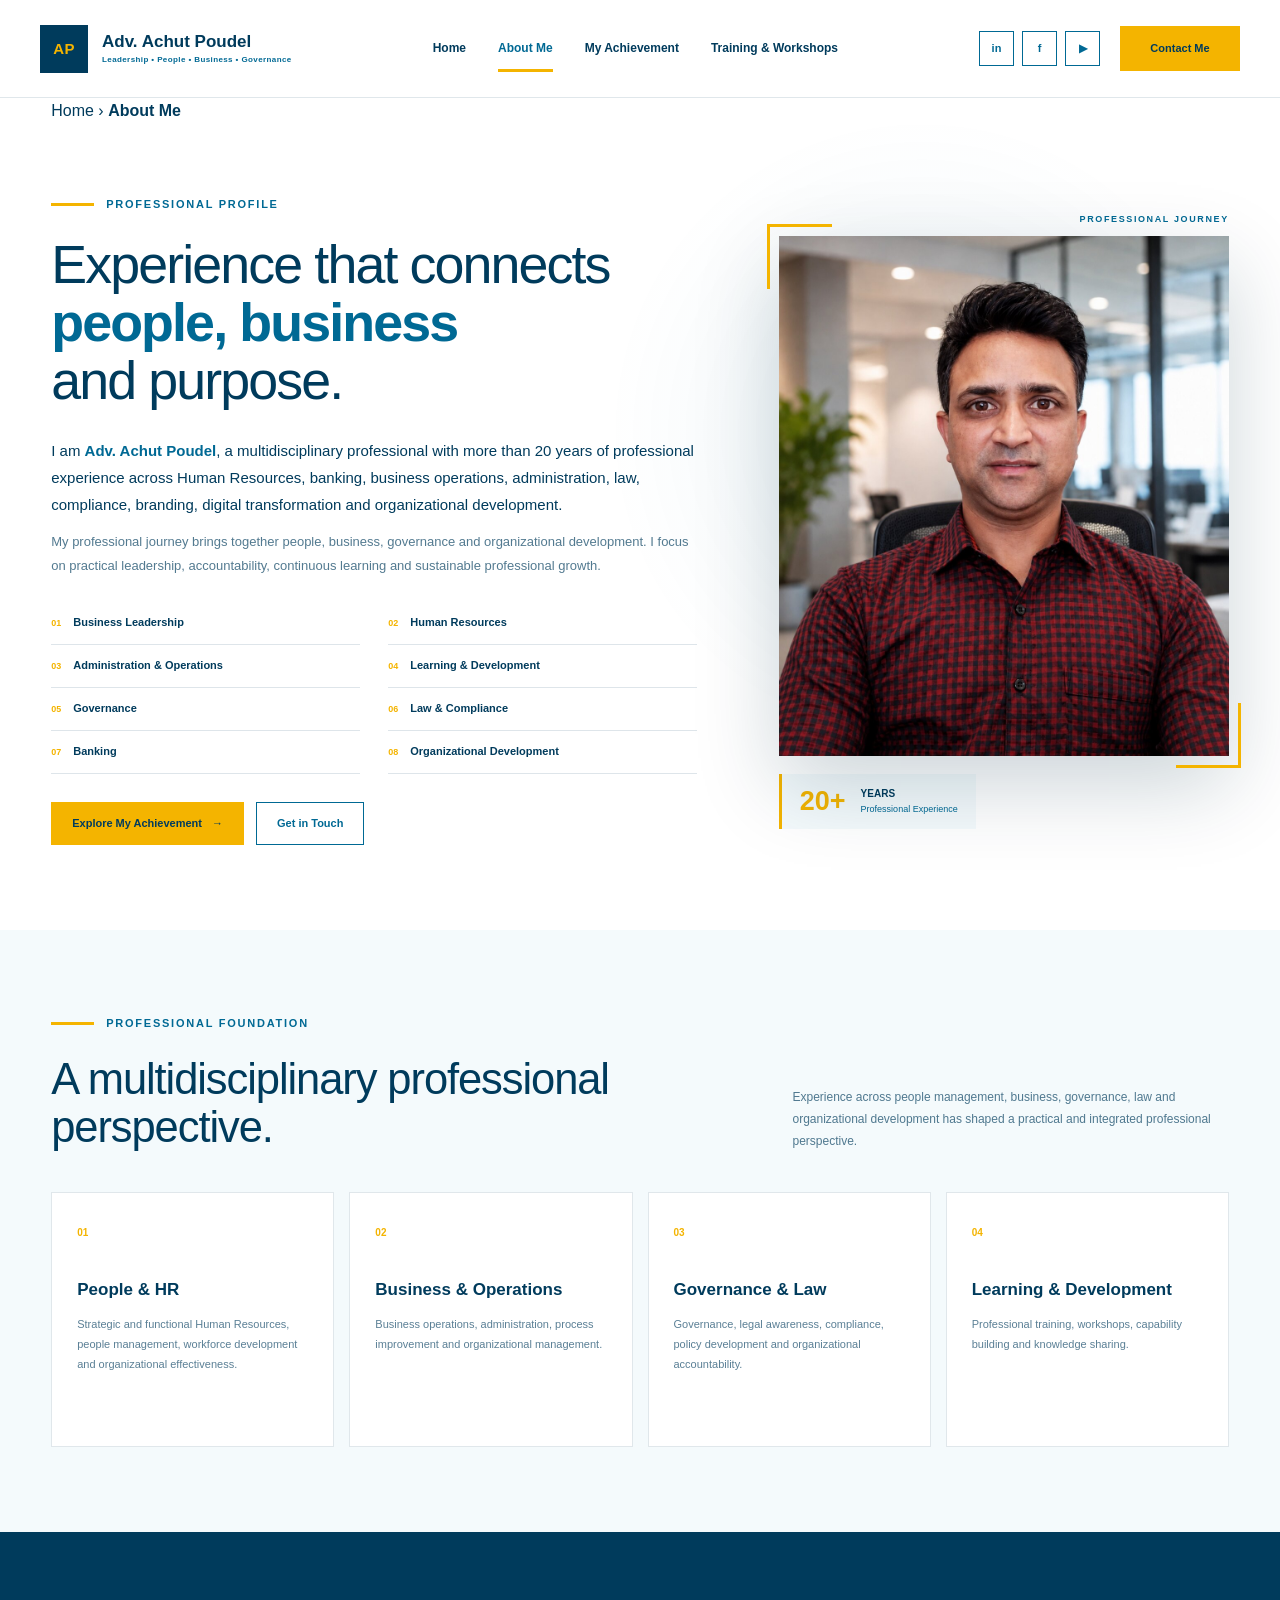
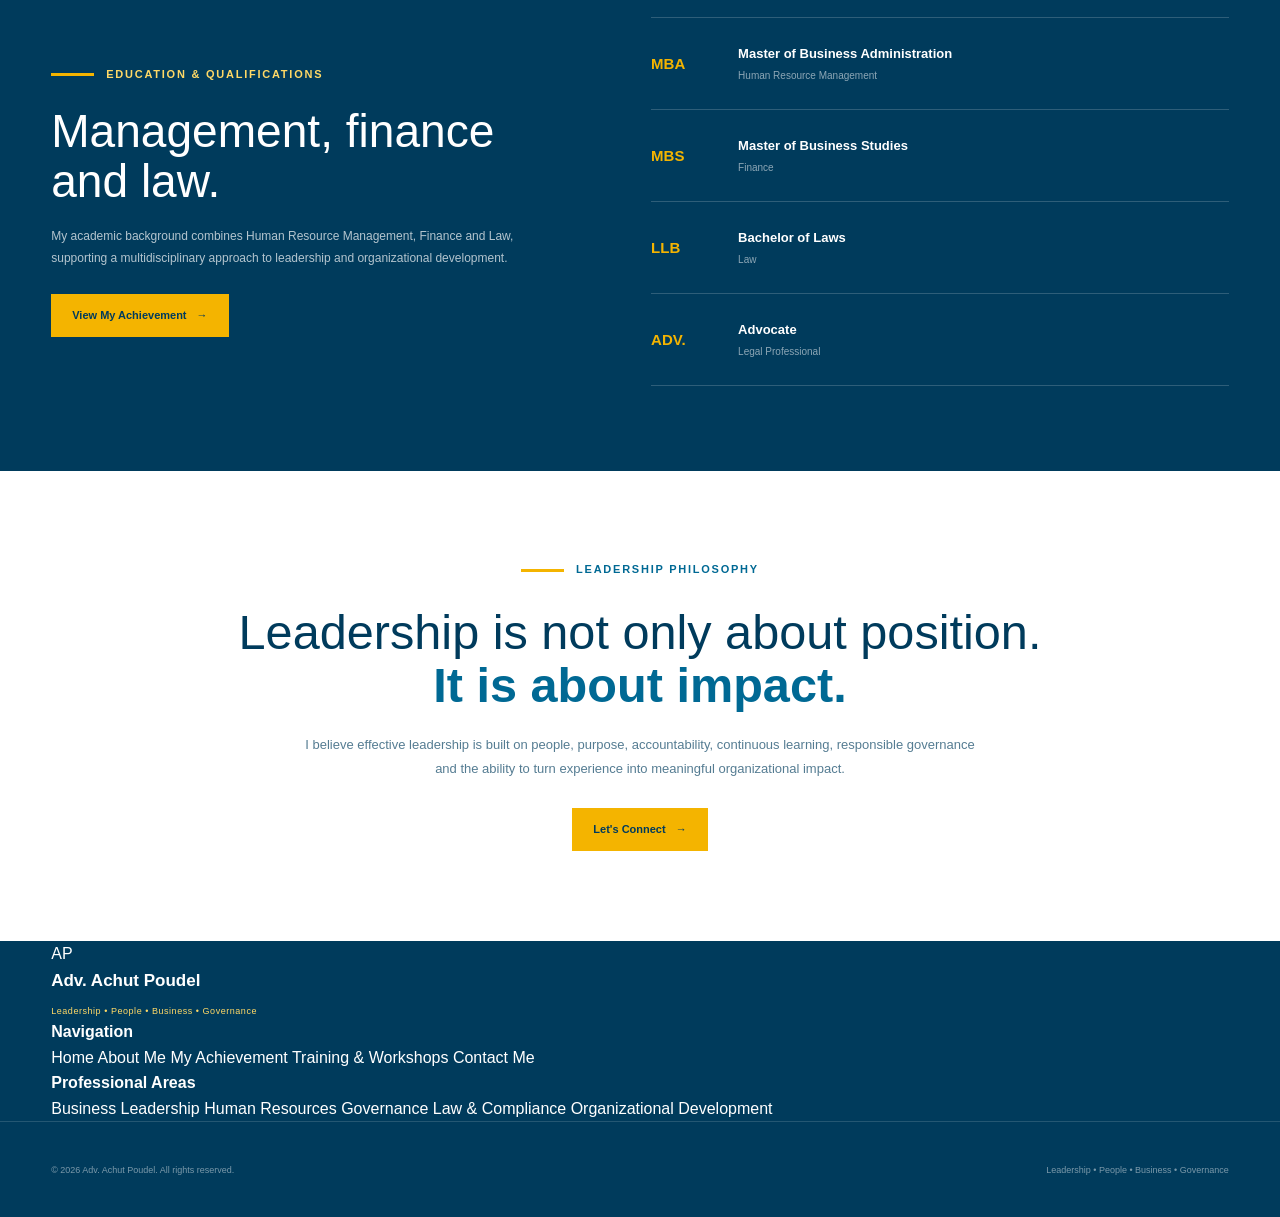
==== about.html @ d49054dd "Update about.html" ====
<!DOCTYPE html>
<html lang="en">

<head>
    <meta charset="UTF-8">

    <meta name="viewport" content="width=device-width, initial-scale=1.0">

    <meta name="description"
        content="About Adv. Achut Poudel - Leadership, People, Business, Governance, Human Resources, Law and Organizational Development.">

    <meta name="author" content="Adv. Achut Poudel">

    <title>About Me | Adv. Achut Poudel</title>
   <link rel="icon" href="./images/favicon.png" type="image/png">
<link rel="shortcut icon" href="./images/favicon.png" type="image/png">
    <link rel="stylesheet" href="style.css">
</head>

<body>

<!-- =====================================================
     HEADER
===================================================== -->

<header class="site-header">

    <div class="header-inner">

        <!-- LEFT: BRAND -->

        <a href="index.html" class="brand">

            <span class="brand-mark">AP</span>

            <span class="brand-text">

                <strong>Adv. Achut Poudel</strong>

                <small>
                    Leadership • People • Business • Governance
                </small>

            </span>

        </a>


        <!-- CENTER: NAVIGATION -->

        <nav class="main-navigation" id="mainNavigation">

            <a href="index.html">
                Home
            </a>

            <a href="about.html" class="active">
                About Me
            </a>

            <a href="achievement.html">
                My Achievement
            </a>

            <a href="resources.html">
                Training &amp; Workshops
            </a>

        </nav>


        <!-- RIGHT: SOCIAL + CONTACT -->

        <div class="header-right">

            <div class="social-links">

                <a href="#"
                   aria-label="LinkedIn"
                   target="_blank"
                   rel="noopener">
                    in
                </a>

                <a href="#"
                   aria-label="Facebook"
                   target="_blank"
                   rel="noopener">
                    f
                </a>

                <a href="#"
                   aria-label="YouTube"
                   target="_blank"
                   rel="noopener">
                    ▶
                </a>

            </div>

            <a href="contact.html"
               class="contact-button">
                Contact Me
            </a>

        </div>


        <!-- MOBILE BUTTON -->

        <button class="mobile-menu-button"
                id="menuButton"
                aria-label="Open navigation"
                aria-expanded="false">

            <span></span>
            <span></span>
            <span></span>

        </button>

    </div>

</header>


<!-- =====================================================
     BREADCRUMB
===================================================== -->

<div class="breadcrumb">

    <div class="page-container">

        <a href="index.html">Home</a>

        <span>›</span>

        <strong>About Me</strong>

    </div>

</div>


<!-- =====================================================
     ABOUT HERO
===================================================== -->

<main>

<section class="about-section">

    <div class="page-container about-grid">


        <!-- =================================================
             LEFT CONTENT
        ================================================== -->

        <div class="about-content">

            <div class="section-label">

                <span></span>

                PROFESSIONAL PROFILE

            </div>


            <h1>

                Experience that connects
                <strong>people, business</strong>
                and purpose.

            </h1>


            <p class="about-introduction">

                I am <strong>Adv. Achut Poudel</strong>, a
                multidisciplinary professional with more than
                20 years of professional experience across
                Human Resources, banking, business operations,
                administration, law, compliance, branding,
                digital transformation and organizational
                development.

            </p>


            <p class="about-text">

                My professional journey brings together
                people, business, governance and organizational
                development. I focus on practical leadership,
                accountability, continuous learning and
                sustainable professional growth.

            </p>


            <!-- PROFESSIONAL AREAS -->

            <div class="about-points">

                <div class="about-point">

                    <span>01</span>

                    <strong>
                        Business Leadership
                    </strong>

                </div>


                <div class="about-point">

                    <span>02</span>

                    <strong>
                        Human Resources
                    </strong>

                </div>


                <div class="about-point">

                    <span>03</span>

                    <strong>
                        Administration &amp; Operations
                    </strong>

                </div>


                <div class="about-point">

                    <span>04</span>

                    <strong>
                        Learning &amp; Development
                    </strong>

                </div>


                <div class="about-point">

                    <span>05</span>

                    <strong>
                        Governance
                    </strong>

                </div>


                <div class="about-point">

                    <span>06</span>

                    <strong>
                        Law &amp; Compliance
                    </strong>

                </div>


                <div class="about-point">

                    <span>07</span>

                    <strong>
                        Banking
                    </strong>

                </div>


                <div class="about-point">

                    <span>08</span>

                    <strong>
                        Organizational Development
                    </strong>

                </div>

            </div>


            <!-- BUTTONS -->

            <div class="about-buttons">

                <a href="achievement.html"
                   class="gold-button">

                    Explore My Achievement

                    <span>→</span>

                </a>


                <a href="contact.html"
                   class="outline-button">

                    Get in Touch

                </a>

            </div>

        </div>


        <!-- =================================================
             RIGHT PHOTO
        ================================================== -->

        <div class="about-image-area">

            <div class="image-label">

                PROFESSIONAL JOURNEY

            </div>


            <div class="image-wrapper">

                <span class="image-corner top-left"></span>

                <span class="image-corner bottom-right"></span>


                <!--
                    IMPORTANT:
                    Your actual image must be saved as:

                    image/achut-poudel.jpg
                -->

                <img src="image/achut-poudel.jpg"
                     alt="Adv. Achut Poudel"
                     class="about-image">

            </div>


            <div class="experience-badge">

                <strong>20+</strong>

                <div>

                    <span>
                        YEARS
                    </span>

                    <small>
                        Professional Experience
                    </small>

                </div>

            </div>

        </div>

    </div>

</section>


<!-- =====================================================
     PROFESSIONAL FOUNDATION
===================================================== -->

<section class="foundation-section">

    <div class="page-container">

        <div class="foundation-heading">

            <div>

                <div class="section-label">

                    <span></span>

                    PROFESSIONAL FOUNDATION

                </div>

                <h2>
                    A multidisciplinary
                    professional perspective.
                </h2>

            </div>

            <p>

                Experience across people management,
                business, governance, law and organizational
                development has shaped a practical and
                integrated professional perspective.

            </p>

        </div>


        <div class="foundation-grid">


            <div class="foundation-card">

                <span>01</span>

                <h3>
                    People &amp; HR
                </h3>

                <p>
                    Strategic and functional Human Resources,
                    people management, workforce development
                    and organizational effectiveness.
                </p>

            </div>


            <div class="foundation-card">

                <span>02</span>

                <h3>
                    Business &amp; Operations
                </h3>

                <p>
                    Business operations, administration,
                    process improvement and organizational
                    management.
                </p>

            </div>


            <div class="foundation-card">

                <span>03</span>

                <h3>
                    Governance &amp; Law
                </h3>

                <p>
                    Governance, legal awareness, compliance,
                    policy development and organizational
                    accountability.
                </p>

            </div>


            <div class="foundation-card">

                <span>04</span>

                <h3>
                    Learning &amp; Development
                </h3>

                <p>
                    Professional training, workshops,
                    capability building and knowledge
                    sharing.
                </p>

            </div>

        </div>

    </div>

</section>


<!-- =====================================================
     EDUCATION
===================================================== -->

<section class="qualification-section">

    <div class="page-container qualification-grid">


        <div class="qualification-intro">

            <div class="section-label light-label">

                <span></span>

                EDUCATION &amp; QUALIFICATIONS

            </div>


            <h2>

                Management,
                finance and law.

            </h2>


            <p>

                My academic background combines Human
                Resource Management, Finance and Law,
                supporting a multidisciplinary approach
                to leadership and organizational
                development.

            </p>


            <a href="achievement.html"
               class="gold-button">

                View My Achievement

                <span>→</span>

            </a>

        </div>


        <div class="qualification-list">


            <div class="qualification-item">

                <div class="qualification-code">
                    MBA
                </div>

                <div>

                    <strong>
                        Master of Business Administration
                    </strong>

                    <span>
                        Human Resource Management
                    </span>

                </div>

            </div>


            <div class="qualification-item">

                <div class="qualification-code">
                    MBS
                </div>

                <div>

                    <strong>
                        Master of Business Studies
                    </strong>

                    <span>
                        Finance
                    </span>

                </div>

            </div>


            <div class="qualification-item">

                <div class="qualification-code">
                    LLB
                </div>

                <div>

                    <strong>
                        Bachelor of Laws
                    </strong>

                    <span>
                        Law
                    </span>

                </div>

            </div>


            <div class="qualification-item">

                <div class="qualification-code">
                    ADV.
                </div>

                <div>

                    <strong>
                        Advocate
                    </strong>

                    <span>
                        Legal Professional
                    </span>

                </div>

            </div>

        </div>

    </div>

</section>


<!-- =====================================================
     LEADERSHIP PHILOSOPHY
===================================================== -->

<section class="philosophy-section">

    <div class="page-container philosophy-content">

        <div class="section-label center-label">

            <span></span>

            LEADERSHIP PHILOSOPHY

        </div>


        <h2>

            Leadership is not only
            about position.

            <strong>
                It is about impact.
            </strong>

        </h2>


        <p>

            I believe effective leadership is built on
            people, purpose, accountability, continuous
            learning, responsible governance and the
            ability to turn experience into meaningful
            organizational impact.

        </p>


        <a href="contact.html"
           class="gold-button">

            Let's Connect

            <span>→</span>

        </a>

    </div>

</section>

</main>


<!-- =====================================================
     FOOTER
===================================================== -->

<footer class="site-footer">

    <div class="page-container footer-inner">


        <div class="footer-brand">

            <div class="footer-mark">
                AP
            </div>

            <h3>
                Adv. Achut Poudel
            </h3>

            <p class="footer-position">
                Leadership • People • Business • Governance
            </p>

        </div>


        <div class="footer-links">

            <h4>Navigation</h4>

            <a href="index.html">Home</a>

            <a href="about.html">About Me</a>

            <a href="achievement.html">
                My Achievement
            </a>

            <a href="resources.html">
                Training &amp; Workshops
            </a>

            <a href="contact.html">
                Contact Me
            </a>

        </div>


        <div class="footer-links">

            <h4>Professional Areas</h4>

            <span>Business Leadership</span>

            <span>Human Resources</span>

            <span>Governance</span>

            <span>Law &amp; Compliance</span>

            <span>Organizational Development</span>

        </div>

    </div>


    <div class="footer-bottom">

        <div class="page-container">

            <span>
                © 2026 Adv. Achut Poudel. All rights reserved.
            </span>

            <span>
                Leadership • People • Business • Governance
            </span>

        </div>

    </div>

</footer>


<script src="script.js"></script>

</body>

</html>
---- style.css ----
/* =========================================================
   ADV. ACHUT POUDEL
   PREMIUM EXECUTIVE PERSONAL WEBSITE
   COLOR: OCEAN BLUE + GOLDEN YELLOW + WHITE
   ========================================================= */


/* =========================================================
   01. COLOR VARIABLES
   ========================================================= */

:root {

    --ocean-blue: #006994;
    --deep-ocean: #003B5C;
    --dark-ocean: #002B43;

    --gold: #F4B400;
    --light-gold: #FFD966;

    --white: #FFFFFF;
    --soft-white: #F8FCFF;

    --text: #003B5C;
    --muted-text: #4A6575;

    --border: rgba(0, 105, 148, 0.15);

    --shadow:
        0 20px 60px rgba(0, 59, 92, 0.12);

    --shadow-heavy:
        0 30px 80px rgba(0, 43, 67, 0.20);

    --transition: 0.35s ease;

    --max-width: 1180px;

}


/* =========================================================
   02. GLOBAL RESET
   ========================================================= */

* {
    margin: 0;
    padding: 0;
    box-sizing: border-box;
}


html {
    scroll-behavior: smooth;
}


body {

    margin: 0;

    padding: 0;

    background: var(--white);

    color: var(--text);

    font-family:
        "Segoe UI",
        Arial,
        Helvetica,
        sans-serif;

    line-height: 1.7;

    overflow-x: hidden;

}


img {

    display: block;

    max-width: 100%;

}


a {

    color: inherit;

    text-decoration: none;

}


button,
input,
textarea,
select {

    font-family: inherit;

}


button {

    border: 0;

}


ul,
ol {

    list-style: none;

}


/* =========================================================
   03. COMMON CONTAINER
   ========================================================= */

.content-container {

    width: calc(100% - 70px);

    max-width: var(--max-width);

    margin-left: auto;

    margin-right: auto;

}


/* =========================================================
   04. HEADER
   ========================================================= */

.header {

    position: relative;

    z-index: 1000;

    width: 100%;

    height: 78px;

    background: var(--white);

    border-bottom:
        1px solid var(--border);

}


.header-container {

    width: calc(100% - 70px);

    max-width: 1350px;

    height: 100%;

    margin-left: auto;

    margin-right: auto;

    display: flex;

    align-items: center;

    justify-content: space-between;

    gap: 20px;

    flex-wrap: nowrap;

}


/* =========================================================
   05. LEFT NAVIGATION
   ========================================================= */

.navigation {

    display: flex;

    align-items: center;

    justify-content: flex-start;

    flex-shrink: 1;

    min-width: 0;

    white-space: nowrap;

}


.nav-link {

    position: relative;

    display: flex;

    align-items: center;

    height: 78px;

    padding-left: 14px;

    padding-right: 14px;

    color: var(--deep-ocean);

    font-size: 13px;

    font-weight: 600;

    white-space: nowrap;

    transition:
        color var(--transition);

}


.nav-link::after {

    content: "";

    position: absolute;

    left: 14px;

    right: 14px;

    bottom: 17px;

    height: 2px;

    background: var(--gold);

    transform:
        scaleX(0);

    transform-origin: center;

    transition:
        transform var(--transition);

}


.nav-link:hover {

    color: var(--ocean-blue);

}


.nav-link:hover::after {

    transform:
        scaleX(1);

}


.nav-link.active {

    color: var(--ocean-blue);

}


.nav-link.active::after {

    transform:
        scaleX(1);

}


/* =========================================================
   06. RIGHT HEADER
   SOCIAL + CONTACT
   ========================================================= */

.header-right {

    display: flex;

    align-items: center;

    justify-content: flex-end;

    gap: 14px;

    margin-left: auto;

    flex-shrink: 0;

    white-space: nowrap;

}


/* =========================================================
   07. SOCIAL ICONS
   ========================================================= */

.social-icons {

    display: flex;

    align-items: center;

    justify-content: center;

    gap: 6px;

}


.social-icon {

    width: 29px;

    height: 29px;

    display: flex;

    align-items: center;

    justify-content: center;

    border:
        1px solid var(--border);

    border-radius: 50%;

    background: var(--white);

    color: var(--deep-ocean);

    font-size: 11px;

    font-weight: 800;

    line-height: 1;

    transition:
        all var(--transition);

}


.social-icon:hover {

    background: var(--deep-ocean);

    border-color:
        var(--deep-ocean);

    color: var(--gold);

    transform:
        translateY(-3px);

}


/* =========================================================
   08. CONTACT BUTTON
   ========================================================= */

.contact-button {

    min-height: 38px;

    padding-left: 18px;

    padding-right: 18px;

    display: inline-flex;

    align-items: center;

    justify-content: center;

    background: var(--gold);

    color: var(--dark-ocean);

    font-size: 12px;

    font-weight: 800;

    transition:
        all var(--transition);

}


.contact-button:hover {

    background: var(--deep-ocean);

    color: var(--white);

    transform:
        translateY(-2px);

}


/* =========================================================
   09. MOBILE MENU BUTTON
   ========================================================= */

.menu-button {

    display: none;

    width: 42px;

    height: 42px;

    padding: 8px;

    background: var(--white);

    border:
        1px solid var(--border);

    cursor: pointer;

}


.menu-button span {

    display: block;

    width: 100%;

    height: 2px;

    margin-top: 5px;

    margin-bottom: 5px;

    background: var(--deep-ocean);

    transition:
        all var(--transition);

}


/* =========================================================
   10. HERO SECTION
   ========================================================= */

.hero {

    position: relative;

    min-height:
        calc(100vh - 78px);

    display: flex;

    align-items: center;

    padding-top: 75px;

    padding-bottom: 100px;

    overflow: hidden;

    background: var(--white);

}


.hero::before {

    content: "";

    position: absolute;

    width: 420px;

    height: 420px;

    top: -180px;

    right: -170px;

    border-radius: 50%;

    background:
        rgba(244, 180, 0, 0.07);

    pointer-events: none;

}


.hero::after {

    content: "";

    position: absolute;

    width: 300px;

    height: 300px;

    left: -170px;

    bottom: -170px;

    border-radius: 50%;

    background:
        rgba(0, 105, 148, 0.05);

    pointer-events: none;

}


.hero-container {

    position: relative;

    z-index: 2;

    width: calc(100% - 70px);

    max-width: var(--max-width);

    margin-left: auto;

    margin-right: auto;

    display: grid;

    grid-template-columns:
        minmax(0, 1fr)
        minmax(320px, 0.72fr);

    align-items: center;

    gap: 80px;

}


/* =========================================================
   11. HERO LEFT CONTENT
   ========================================================= */

.hero-content {

    min-width: 0;

}


.eyebrow {

    display: flex;

    align-items: center;

    gap: 12px;

    margin-bottom: 24px;

    color: var(--ocean-blue);

    font-size: 10px;

    font-weight: 800;

    letter-spacing: 0.16em;

}


.eyebrow span {

    width: 40px;

    height: 2px;

    flex-shrink: 0;

    background: var(--gold);

}


.hero h1 {

    max-width: 720px;

    color: var(--dark-ocean);

    font-size:
        clamp(42px, 5vw, 66px);

    font-weight: 600;

    line-height: 1.08;

    letter-spacing: -0.045em;

}


.hero h1 strong {

    display: block;

    color: var(--ocean-blue);

    font-weight: 600;

}


.hero-description {

    max-width: 650px;

    margin-top: 25px;

    color: var(--muted-text);

    font-size: 15px;

    line-height: 1.85;

}


/* =========================================================
   12. PROFESSIONAL AREAS
   ========================================================= */

.expertise-list {

    max-width: 720px;

    margin-top: 28px;

    display: grid;

    grid-template-columns:
        1fr 1fr;

    column-gap: 35px;

    row-gap: 8px;

}


.expertise-list div {

    position: relative;

    padding-left: 16px;

    color: var(--deep-ocean);

    font-size: 12px;

    line-height: 1.6;

}


.expertise-list div::before {

    content: "";

    position: absolute;

    left: 0;

    top: 9px;

    width: 5px;

    height: 5px;

    border-radius: 50%;

    background: var(--gold);

}


/* =========================================================
   13. HERO BUTTONS
   ========================================================= */

.hero-buttons {

    margin-top: 35px;

    display: flex;

    align-items: center;

    gap: 12px;

    flex-wrap: wrap;

}


.gold-button {

    min-height: 48px;

    padding-left: 21px;

    padding-right: 21px;

    display: inline-flex;

    align-items: center;

    justify-content: center;

    gap: 12px;

    background: var(--gold);

    color: var(--dark-ocean);

    font-size: 12px;

    font-weight: 800;

    transition:
        all var(--transition);

}


.gold-button:hover {

    background: var(--deep-ocean);

    color: var(--white);

    transform:
        translateY(-3px);

    box-shadow:
        0 12px 30px rgba(0, 59, 92, 0.18);

}


.outline-button {

    min-height: 48px;

    padding-left: 21px;

    padding-right: 21px;

    display: inline-flex;

    align-items: center;

    justify-content: center;

    border:
        1px solid var(--deep-ocean);

    color: var(--deep-ocean);

    font-size: 12px;

    font-weight: 800;

    transition:
        all var(--transition);

}


.outline-button:hover {

    background: var(--deep-ocean);

    color: var(--white);

    transform:
        translateY(-2px);

}


/* =========================================================
   14. RESUME BUTTON
   ========================================================= */

.resume-button {

    display: inline-flex;

    align-items: center;

    gap: 10px;

    margin-top: 17px;

    color: var(--ocean-blue);

    font-size: 12px;

    font-weight: 800;

    transition:
        color var(--transition);

}


.resume-button:hover {

    color: var(--deep-ocean);

}


.download-icon {

    width: 28px;

    height: 28px;

    display: flex;

    align-items: center;

    justify-content: center;

    border:
        1px solid var(--gold);

    border-radius: 50%;

    color: var(--deep-ocean);

}


/* =========================================================
   15. HERO IMAGE
   ========================================================= */

.hero-image-area {

    width: 100%;

    max-width: 440px;

    margin-left: auto;

}


.image-label {

    margin-bottom: 10px;

    text-align: right;

    color: var(--ocean-blue);

    font-size: 9px;

    font-weight: 800;

    letter-spacing: 0.18em;

}


.image-wrapper {

    position: relative;

    width: 100%;

    aspect-ratio: 4 / 5;

    overflow: hidden;

    background: var(--deep-ocean);

    box-shadow:
        var(--shadow-heavy);

}


.image-wrapper img {

    width: 100%;

    height: 100%;

    object-fit: cover;

    object-position: center;

    transition:
        transform 1s ease;

}


.image-wrapper:hover img {

    transform:
        scale(1.035);

}


/* =========================================================
   16. PHOTO DECORATIVE CORNERS
   ========================================================= */

.corner {

    position: absolute;

    z-index: 5;

    width: 55px;

    height: 55px;

    pointer-events: none;

}


.top-left {

    top: 18px;

    left: 18px;

    border-top:
        2px solid var(--gold);

    border-left:
        2px solid var(--gold);

}


.bottom-right {

    right: 18px;

    bottom: 18px;

    border-right:
        2px solid var(--gold);

    border-bottom:
        2px solid var(--gold);

}


/* =========================================================
   17. PHOTO CAPTION
   ========================================================= */

.image-caption {

    position: absolute;

    left: 0;

    right: 0;

    bottom: 0;

    z-index: 4;

    padding:
        75px 25px 23px;

    color: var(--white);

    background:
        linear-gradient(
            to bottom,
            transparent,
            rgba(0, 43, 67, 0.96)
        );

}


.image-caption strong {

    display: block;

    color: var(--white);

    font-size: 15px;

    font-weight: 700;

    letter-spacing: 0.08em;

}


.image-caption span {

    display: block;

    margin-top: 4px;

    color: var(--light-gold);

    font-size: 9px;

    letter-spacing: 0.08em;

}


/* =========================================================
   18. SCROLL INDICATOR
   ========================================================= */

.scroll-indicator {

    position: absolute;

    z-index: 5;

    left: 50%;

    bottom: 25px;

    transform:
        translateX(-50%);

    display: flex;

    align-items: center;

    gap: 10px;

    color: var(--ocean-blue);

    font-size: 8px;

    font-weight: 800;

    letter-spacing: 0.15em;

}


.scroll-indicator span {

    width: 35px;

    height: 1px;

    background: var(--gold);

}


/* =========================================================
   19. INTRODUCTION
   ========================================================= */

.introduction {

    padding-top: 110px;

    padding-bottom: 110px;

    background: var(--soft-white);

}


.introduction .content-container {

    display: grid;

    grid-template-columns: 90px 1fr;

    gap: 30px;

}


.section-number {

    color: var(--gold);

    font-size: 12px;

    font-weight: 800;

}


.section-label {

    margin-bottom: 14px;

    color: var(--ocean-blue);

    font-size: 10px;

    font-weight: 800;

    letter-spacing: 0.18em;

}


.intro-content h2,
.section-heading h2,
.journey h2,
.training-box h2,
.final-cta h2 {

    color: var(--dark-ocean);

    font-size:
        clamp(32px, 4vw, 48px);

    font-weight: 600;

    line-height: 1.15;

    letter-spacing: -0.035em;

}


.intro-content h2 {

    max-width: 760px;

}


.intro-content p {

    max-width: 680px;

    margin-top: 22px;

    color: var(--muted-text);

    font-size: 15px;

}


.text-link {

    display: inline-block;

    margin-top: 24px;

    color: var(--ocean-blue);

    font-size: 12px;

    font-weight: 800;

    transition:
        color var(--transition);

}


.text-link:hover {

    color: var(--deep-ocean);

}


/* =========================================================
   20. EXPERTISE SECTION
   ========================================================= */

.expertise-section {

    padding-top: 110px;

    padding-bottom: 110px;

    background: var(--white);

}


.section-heading {

    display: flex;

    align-items: flex-end;

    justify-content: space-between;

    gap: 50px;

    margin-bottom: 45px;

}


.section-heading h2 {

    max-width: 650px;

}


.section-heading > p {

    max-width: 420px;

    color: var(--muted-text);

    font-size: 13px;

}


/* =========================================================
   21. EXPERTISE CARDS
   ========================================================= */

.cards {

    display: grid;

    grid-template-columns:
        repeat(4, 1fr);

    border-top:
        1px solid var(--border);

    border-left:
        1px solid var(--border);

}


.card {

    position: relative;

    min-height: 310px;

    padding:
        28px 25px;

    border-right:
        1px solid var(--border);

    border-bottom:
        1px solid var(--border);

    background: var(--white);

    transition:
        all var(--transition);

}


.card:hover {

    background: var(--soft-white);

    transform:
        translateY(-5px);

    box-shadow:
        var(--shadow);

}


.card-number {

    display: block;

    margin-bottom: 65px;

    color: var(--gold);

    font-size: 11px;

    font-weight: 800;

}


.card h3 {

    color: var(--dark-ocean);

    font-size: 19px;

    font-weight: 600;

    line-height: 1.25;

}


.card p {

    margin-top: 14px;

    color: var(--muted-text);

    font-size: 12px;

    line-height: 1.7;

}


.card a {

    position: absolute;

    left: 25px;

    bottom: 25px;

    color: var(--ocean-blue);

    font-size: 11px;

    font-weight: 800;

    transition:
        color var(--transition);

}


.card a:hover {

    color: var(--deep-ocean);

}


/* =========================================================
   22. PROFESSIONAL JOURNEY
   ========================================================= */

.journey {

    padding-top: 110px;

    padding-bottom: 110px;

    background: var(--deep-ocean);

    color: var(--white);

}


.journey-container {

    display: grid;

    grid-template-columns:
        1fr 1fr;

    gap: 90px;

    align-items: center;

}


.section-label.light {

    color: var(--light-gold);

}


.journey h2 {

    color: var(--white);

}


.journey-text p {

    max-width: 600px;

    margin-top: 20px;

    color:
        rgba(255, 255, 255, 0.75);

    font-size: 14px;

}


.journey .gold-button {

    margin-top: 28px;

}


/* =========================================================
   23. STATS
   ========================================================= */

.stats {

    display: grid;

    grid-template-columns:
        1fr 1fr;

}


.stat {

    min-height: 145px;

    padding:
        30px 25px;

    border-left:
        1px solid rgba(255, 255, 255, 0.15);

    border-bottom:
        1px solid rgba(255, 255, 255, 0.15);

}


.stat strong {

    display: block;

    color: var(--gold);

    font-size: 38px;

    font-weight: 600;

    line-height: 1;

}


.stat span {

    display: block;

    margin-top: 12px;

    color:
        rgba(255, 255, 255, 0.70);

    font-size: 11px;

    line-height: 1.5;

}


/* =========================================================
   24. TRAINING SECTION
   ========================================================= */

.training {

    padding-top: 100px;

    padding-bottom: 100px;

    background: var(--soft-white);

}


.training-box {

    padding:
        50px;

    display: flex;

    align-items: center;

    justify-content: space-between;

    gap: 40px;

    background: var(--white);

    border:
        1px solid var(--border);

    box-shadow:
        var(--shadow);

}


.training-box h2 {

    font-size:
        clamp(30px, 3vw, 42px);

}


.training-box p {

    margin-top: 10px;

    color: var(--muted-text);

    font-size: 13px;

}


/* =========================================================
   25. FINAL CTA
   ========================================================= */

.final-cta {

    padding-top: 110px;

    padding-bottom: 110px;

    text-align: center;

    background: var(--white);

}


.final-cta .content-container {

    max-width: 800px;

}


.final-cta h2 {

    max-width: 750px;

    margin-left: auto;

    margin-right: auto;

}


.final-cta p {

    max-width: 650px;

    margin:
        20px auto 0;

    color: var(--muted-text);

    font-size: 14px;

}


.final-cta .gold-button {

    margin-top: 30px;

}


/* =========================================================
   26. FOOTER
   ========================================================= */

.footer {

    padding-top: 70px;

    background: var(--dark-ocean);

    color: var(--white);

}


.footer-grid {

    display: grid;

    grid-template-columns:
        1.5fr 1fr 1fr;

    gap: 70px;

    padding-bottom: 50px;

}


.footer h3 {

    color: var(--white);

    font-size: 22px;

    font-weight: 600;

}


.footer-position {

    margin-top: 5px;

    color: var(--light-gold);

    font-size: 10px;

    letter-spacing: 0.08em;

}


.footer-grid > div:first-child p:last-child {

    max-width: 380px;

    margin-top: 15px;

    color:
        rgba(255, 255, 255, 0.60);

    font-size: 12px;

}


.footer h4 {

    margin-bottom: 15px;

    color: var(--gold);

    font-size: 10px;

    font-weight: 800;

    letter-spacing: 0.15em;

    text-transform: uppercase;

}


.footer-grid a,
.footer-grid span {

    display: block;

    margin-bottom: 7px;

    color:
        rgba(255, 255, 255, 0.65);

    font-size: 11px;

    transition:
        color var(--transition);

}


.footer-grid a:hover {

    color: var(--gold);

}


/* =========================================================
   27. FOOTER BOTTOM
   ========================================================= */

.footer-bottom {

    padding-top: 20px;

    padding-bottom: 20px;

    border-top:
        1px solid rgba(255, 255, 255, 0.12);

    color:
        rgba(255, 255, 255, 0.45);

    font-size: 9px;

}


/* =========================================================
   28. TABLET
   ========================================================= */

@media (max-width: 1100px) {


    .header-container {

        width: calc(100% - 40px);

    }


    .nav-link {

        padding-left: 9px;

        padding-right: 9px;

        font-size: 11px;

    }


    .nav-link::after {

        left: 9px;

        right: 9px;

    }


    .header-right {

        gap: 8px;

    }


    .hero-container {

        width: calc(100% - 40px);

        gap: 50px;

    }


    .content-container {

        width: calc(100% - 40px);

    }


    .cards {

        grid-template-columns:
            1fr 1fr;

    }

}


/* =========================================================
   29. MOBILE
   ========================================================= */

@media (max-width: 820px) {


    /* HEADER */

    .header {

        height: 68px;

    }


    .header-container {

        width: calc(100% - 28px);

    }


    /* HIDE DESKTOP NAV */

    .navigation {

        position: absolute;

        top: 68px;

        left: 14px;

        right: 14px;

        display: none;

        flex-direction: column;

        align-items: stretch;

        background: var(--white);

        border:
            1px solid var(--border);

        box-shadow:
            var(--shadow);

    }


    .navigation.open {

        display: flex;

    }


    .nav-link {

        height: auto;

        min-height: 52px;

        padding:
            15px 20px;

        border-bottom:
            1px solid var(--border);

    }


    .nav-link::after {

        display: none;

    }


    /* SOCIAL ICONS */

    .social-icons {

        display: none;

    }


    /* CONTACT */

    .contact-button {

        min-height: 34px;

        padding-left: 12px;

        padding-right: 12px;

        font-size: 10px;

    }


    /* MOBILE BUTTON */

    .menu-button {

        display: block;

    }


    /* HERO */

    .hero {

        min-height: auto;

        padding-top: 65px;

        padding-bottom: 80px;

    }


    .hero-container {

        width: calc(100% - 36px);

        grid-template-columns:
            1fr;

        gap: 55px;

    }


    .hero-image-area {

        max-width: 430px;

        margin-left: auto;

        margin-right: auto;

    }


    .hero h1 {

        font-size:
            clamp(38px, 10vw, 52px);

    }


    .expertise-list {

        grid-template-columns:
            1fr;

    }


    .scroll-indicator {

        display: none;

    }


    /* COMMON */

    .content-container {

        width: calc(100% - 36px);

    }


    /* INTRODUCTION */

    .introduction {

        padding-top: 80px;

        padding-bottom: 80px;

    }


    .introduction .content-container {

        grid-template-columns:
            1fr;

        gap: 10px;

    }


    /* SECTION HEADING */

    .section-heading {

        display: block;

    }


    .section-heading > p {

        margin-top: 20px;

    }


    /* CARDS */

    .cards {

        grid-template-columns:
            1fr;

    }


    /* JOURNEY */

    .journey-container {

        grid-template-columns:
            1fr;

        gap: 50px;

    }


    /* TRAINING */

    .training-box {

        display: block;

        padding:
            35px 25px;

    }


    .training-box .gold-button {

        margin-top: 25px;

    }


    /* FOOTER */

    .footer-grid {

        grid-template-columns:
            1fr;

        gap: 40px;

    }

}


/* =========================================================
   30. SMALL MOBILE
   ========================================================= */

@media (max-width: 480px) {


    .header-right {

        margin-left: auto;

    }


    .contact-button {

        display: none;

    }


    .hero h1 {

        font-size: 37px;

    }


    .hero-buttons {

        flex-direction: column;

        align-items: stretch;

    }


    .gold-button,
    .outline-button {

        width: 100%;

    }


    .resume-button {

        width: 100%;

        justify-content: center;

    }


    .stats {

        grid-template-columns:
            1fr;

    }


    .stat {

        border-right:
            1px solid rgba(255, 255, 255, 0.15);

    }


}


/* =========================================================
   31. ACCESSIBILITY
   ========================================================= */

a:focus-visible,
button:focus-visible {

    outline:
        2px solid var(--gold);

    outline-offset: 3px;

}


/* =========================================================
   32. REDUCE MOTION
   ========================================================= */

@media (prefers-reduced-motion: reduce) {

    html {
        scroll-behavior: auto;
    }

    *,
    *::before,
    *::after {
        transition: none !important;
        animation: none !important;
    }

}


/* =========================================================
   TRAINING & WORKSHOPS
   ========================================================= */

.training-empty {

    min-height: 300px;

    padding: 60px 30px;

    display: flex;

    flex-direction: column;

    align-items: center;

    justify-content: center;

    text-align: center;

    background: var(--soft-white);

    border:
        1px solid var(--border);

}


.training-empty-icon {

    width: 60px;

    height: 60px;

    margin-bottom: 20px;

    display: flex;

    align-items: center;

    justify-content: center;

    border:
        1px solid var(--gold);

    border-radius: 50%;

    color: var(--gold);

    font-size: 28px;

    font-weight: 300;

}


.training-empty h3 {

    max-width: 600px;

    color: var(--dark-ocean);

    font-size: 22px;

    font-weight: 600;

}


.training-empty p {

    max-width: 650px;

    margin-top: 12px;

    color: rgba(0, 59, 92, 0.65);

    font-size: 13px;

}


.training-category-grid {

    margin-top: 50px;

    display: grid;

    grid-template-columns:
        repeat(4, 1fr);

    border-top:
        1px solid rgba(255,255,255,.15);

    border-left:
        1px solid rgba(255,255,255,.15);

}


.training-category {

    min-height: 150px;

    padding: 25px;

    border-right:
        1px solid rgba(255,255,255,.15);

    border-bottom:
        1px solid rgba(255,255,255,.15);

    transition:
        all var(--transition);

}


.training-category:hover {

    background:
        rgba(255,255,255,.04);

    transform:
        translateY(-4px);

}


.training-category span {

    color: var(--gold);

    font-size: 10px;

    font-weight: 800;

}


.training-category h3 {

    margin-top: 30px;

    color: var(--white);

    font-size: 15px;

    font-weight: 500;

}


@media (max-width: 820px) {

    .training-category-grid {

        grid-template-columns:
            1fr 1fr;

    }

}


@media (max-width: 480px) {

    .training-category-grid {

        grid-template-columns:
            1fr;

    }

}

/* =========================================================
   ABOUT PAGE — PREMIUM EXECUTIVE DESIGN
   Ocean Blue + Golden Yellow + White
========================================================= */


/* =========================================================
   VARIABLES
========================================================= */

:root {

    --ocean-blue: #006994;

    --deep-ocean: #003B5C;

    --gold: #F4B400;

    --light-gold: #FFD966;

    --white: #FFFFFF;

    --soft-blue: #F4FAFC;

    --blue-line: rgba(0, 59, 92, 0.14);

    --blue-shadow: rgba(0, 59, 92, 0.12);

}


/* =========================================================
   GLOBAL
========================================================= */

* {

    margin: 0;

    padding: 0;

    box-sizing: border-box;

}


html {

    scroll-behavior: smooth;

}


body {

    margin: 0;

    background: var(--white);

    color: var(--deep-ocean);

    font-family:
        "Segoe UI",
        Arial,
        Helvetica,
        sans-serif;

    line-height: 1.6;

    overflow-x: hidden;

}


img {

    max-width: 100%;

    display: block;

}


a {

    color: inherit;

}


/* =========================================================
   PAGE CONTAINER
========================================================= */

.page-container {

    width: min(1180px, 92%);

    margin-left: auto;

    margin-right: auto;

}


/* =========================================================
   HEADER
========================================================= */

.site-header {

    width: 100%;

    position: relative;

    z-index: 1000;

    background: var(--white);

    border-bottom:
        1px solid var(--blue-line);

}


.header-inner {

    width: min(1320px, 94%);

    min-height: 78px;

    margin: auto;

    display: flex;

    align-items: center;

    justify-content: space-between;

    gap: 28px;

}


/* =========================================================
   BRAND
========================================================= */

.brand {

    display: flex;

    align-items: center;

    gap: 11px;

    text-decoration: none;

    flex-shrink: 0;

}


.brand-mark {

    width: 38px;

    height: 38px;

    display: flex;

    align-items: center;

    justify-content: center;

    background: var(--deep-ocean);

    color: var(--gold);

    font-size: 12px;

    font-weight: 800;

    letter-spacing: .04em;

}


.brand-text {

    display: flex;

    flex-direction: column;

    line-height: 1.15;

}


.brand-text strong {

    color: var(--deep-ocean);

    font-size: 14px;

    font-weight: 700;

}


.brand-text small {

    margin-top: 4px;

    color: var(--ocean-blue);

    font-size: 8px;

    letter-spacing: .08em;

    white-space: nowrap;

}


/* =========================================================
   NAVIGATION
========================================================= */

.main-navigation {

    display: flex;

    align-items: center;

    justify-content: center;

    gap: 26px;

    margin-left: auto;

}


.nav-item {

    position: relative;

    padding: 29px 0;

    color: var(--deep-ocean);

    font-size: 12px;

    font-weight: 600;

    text-decoration: none;

    white-space: nowrap;

    transition:
        color .25s ease;

}


.nav-item::after {

    content: "";

    position: absolute;

    left: 0;

    right: 0;

    bottom: 20px;

    height: 2px;

    background: var(--gold);

    transform: scaleX(0);

    transform-origin: center;

    transition:
        transform .25s ease;

}


.nav-item:hover,

.nav-item.active {

    color: var(--ocean-blue);

}


.nav-item:hover::after,

.nav-item.active::after {

    transform: scaleX(1);

}


/* =========================================================
   HEADER ACTIONS
========================================================= */

.header-actions {

    display: flex;

    align-items: center;

    gap: 16px;

    flex-shrink: 0;

}


.social-links {

    display: flex;

    align-items: center;

    gap: 7px;

}


.social-link {

    width: 27px;

    height: 27px;

    display: flex;

    align-items: center;

    justify-content: center;

    border: 1px solid var(--ocean-blue);

    color: var(--ocean-blue);

    text-decoration: none;

    font-size: 10px;

    font-weight: 800;

    transition:
        color .25s ease,
        background .25s ease,
        border-color .25s ease;

}


.social-link:hover {

    background: var(--gold);

    border-color: var(--gold);

    color: var(--deep-ocean);

}


.header-contact {

    display: inline-flex;

    align-items: center;

    justify-content: center;

    min-height: 36px;

    padding: 0 18px;

    background: var(--gold);

    color: var(--deep-ocean);

    font-size: 11px;

    font-weight: 700;

    text-decoration: none;

    transition:
        background .25s ease,
        transform .25s ease;

}


.header-contact:hover {

    background: var(--light-gold);

    transform: translateY(-2px);

}


/* =========================================================
   MOBILE BUTTON
========================================================= */

.mobile-menu-button {

    display: none;

    width: 40px;

    height: 40px;

    padding: 8px;

    border: 1px solid var(--ocean-blue);

    background: var(--white);

    cursor: pointer;

}


.mobile-menu-button span {

    display: block;

    width: 100%;

    height: 2px;

    margin: 5px 0;

    background: var(--deep-ocean);

}


/* =========================================================
   BREADCRUMB
========================================================= */

.breadcrumb-bar {

    border-bottom:
        1px solid var(--blue-line);

    background: var(--white);

}


.breadcrumb-bar .page-container {

    min-height: 45px;

    display: flex;

    align-items: center;

    gap: 10px;

    color: var(--ocean-blue);

    font-size: 11px;

}


.breadcrumb-bar a {

    color: var(--ocean-blue);

    text-decoration: none;

}


.breadcrumb-bar strong {

    color: var(--deep-ocean);

    font-weight: 600;

}


/* =========================================================
   ABOUT HERO
========================================================= */

.about-hero-section {

    position: relative;

    min-height: 700px;

    padding:
        90px 0 100px;

    background:

        radial-gradient(
            circle at 75% 35%,
            rgba(0, 105, 148, .08),
            transparent 32%
        ),

        var(--white);

}


.about-hero-grid {

    display: grid;

    grid-template-columns:
        minmax(0, 1.05fr)
        minmax(390px, .75fr);

    gap: 80px;

    align-items: center;

}


/* =========================================================
   LEFT CONTENT
========================================================= */

.about-main-content {

    max-width: 680px;

}


.section-eyebrow {

    display: flex;

    align-items: center;

    gap: 10px;

    margin-bottom: 20px;

    color: var(--ocean-blue);

    font-size: 10px;

    font-weight: 800;

    letter-spacing: .18em;

}


.eyebrow-line {

    width: 35px;

    height: 2px;

    background: var(--gold);

}


.about-main-title {

    max-width: 700px;

    color: var(--deep-ocean);

    font-size:
        clamp(38px, 4.2vw, 60px);

    line-height: 1.08;

    font-weight: 500;

    letter-spacing: -.035em;

}


.about-main-title span {

    display: block;

    color: var(--ocean-blue);

    font-weight: 700;

}


.about-lead {

    max-width: 650px;

    margin-top: 28px;

    color: var(--deep-ocean);

    font-size: 16px;

    line-height: 1.85;

}


.about-lead strong {

    color: var(--ocean-blue);

}


.about-description {

    max-width: 650px;

    margin-top: 15px;

    color: rgba(0, 59, 92, .70);

    font-size: 14px;

    line-height: 1.85;

}


/* =========================================================
   PROFESSIONAL FOCUS
========================================================= */

.professional-focus {

    display: grid;

    grid-template-columns:
        repeat(2, minmax(220px, 1fr));

    gap: 0 30px;

    margin-top: 32px;

    max-width: 680px;

}


.focus-item {

    min-height: 48px;

    display: flex;

    align-items: center;

    gap: 13px;

    border-bottom:
        1px solid var(--blue-line);

}


.focus-item span {

    color: var(--gold);

    font-size: 9px;

    font-weight: 800;

}


.focus-item strong {

    color: var(--deep-ocean);

    font-size: 12px;

    font-weight: 600;

}


/* =========================================================
   BUTTONS
========================================================= */

.about-actions {

    display: flex;

    align-items: center;

    flex-wrap: wrap;

    gap: 13px;

    margin-top: 32px;

}


.gold-button {

    display: inline-flex;

    align-items: center;

    justify-content: center;

    gap: 12px;

    min-height: 46px;

    padding: 0 23px;

    background: var(--gold);

    color: var(--deep-ocean);

    border: 1px solid var(--gold);

    text-decoration: none;

    font-size: 11px;

    font-weight: 800;

    transition:
        transform .25s ease,
        background .25s ease,
        box-shadow .25s ease;

}


.gold-button:hover {

    background: var(--light-gold);

    transform: translateY(-3px);

    box-shadow:
        0 10px 25px rgba(244, 180, 0, .20);

}


.blue-outline-button {

    display: inline-flex;

    align-items: center;

    justify-content: center;

    min-height: 46px;

    padding: 0 23px;

    border: 1px solid var(--ocean-blue);

    color: var(--ocean-blue);

    background: var(--white);

    text-decoration: none;

    font-size: 11px;

    font-weight: 700;

    transition:
        background .25s ease,
        color .25s ease,
        transform .25s ease;

}


.blue-outline-button:hover {

    background: var(--deep-ocean);

    color: var(--white);

    transform: translateY(-3px);

}


/* =========================================================
   PHOTO AREA
========================================================= */

.about-photo-column {

    width: 100%;

    max-width: 470px;

    justify-self: end;

}


.photo-top-label {

    margin-bottom: 12px;

    color: var(--ocean-blue);

    font-size: 9px;

    font-weight: 800;

    letter-spacing: .18em;

    text-align: right;

}


.about-photo-frame {

    position: relative;

    width: 100%;

    aspect-ratio: 4 / 5;

    overflow: visible;

}


.about-photo {

    width: 100%;

    height: 100%;

    object-fit: cover;

    object-position: center;

    display: block;

    background: var(--soft-blue);

}


/* =========================================================
   PHOTO CORNERS
========================================================= */

.photo-corner {

    position: absolute;

    width: 70px;

    height: 70px;

    z-index: 2;

    pointer-events: none;

}


.photo-corner-one {

    top: -12px;

    left: -12px;

    border-top:
        3px solid var(--gold);

    border-left:
        3px solid var(--gold);

}


.photo-corner-two {

    right: -12px;

    bottom: -12px;

    border-right:
        3px solid var(--gold);

    border-bottom:
        3px solid var(--gold);

}


/* =========================================================
   PHOTO OVERLAY
========================================================= */

.photo-overlay {

    position: absolute;

    left: 0;

    right: 0;

    bottom: 0;

    min-height: 105px;

    padding: 25px;

    display: flex;

    align-items: flex-end;

    background:
        linear-gradient(
            transparent,
            rgba(0, 59, 92, .92)
        );

}


.photo-overlay div {

    display: flex;

    flex-direction: column;

}


.photo-overlay strong {

    color: var(--white);

    font-size: 14px;

    letter-spacing: .08em;

}


.photo-overlay span {

    margin-top: 4px;

    color: var(--light-gold);

    font-size: 9px;

    letter-spacing: .08em;

}


/* =========================================================
   PHOTO NOTE
========================================================= */

.photo-note {

    display: flex;

    align-items: center;

    gap: 18px;

    margin-top: 25px;

    padding: 16px 20px;

    border-left:
        3px solid var(--gold);

    background: var(--soft-blue);

}


.photo-note > span {

    color: var(--gold);

    font-size: 28px;

    line-height: 1;

    font-weight: 800;

}


.photo-note div {

    display: flex;

    flex-direction: column;

}


.photo-note strong {

    color: var(--deep-ocean);

    font-size: 11px;

}


.photo-note small {

    margin-top: 3px;

    color: var(--ocean-blue);

    font-size: 9px;

}


/* =========================================================
   PROFESSIONAL JOURNEY
========================================================= */

.about-journey-section {

    padding:
        100px 0;

    background: var(--soft-blue);

}


.section-intro {

    display: grid;

    grid-template-columns:
        minmax(0, 1fr)
        minmax(280px, .6fr);

    gap: 80px;

    align-items: end;

    margin-bottom: 50px;

}


.section-intro h2 {

    max-width: 650px;

    margin-top: 5px;

    color: var(--deep-ocean);

    font-size:
        clamp(32px, 3.4vw, 48px);

    line-height: 1.15;

    font-weight: 500;

    letter-spacing: -.025em;

}


.section-intro > p {

    color: rgba(0, 59, 92, .68);

    font-size: 13px;

    line-height: 1.9;

}


/* =========================================================
   JOURNEY CARDS
========================================================= */

.journey-grid {

    display: grid;

    grid-template-columns:
        repeat(4, 1fr);

    gap: 16px;

}


.journey-card {

    min-height: 290px;

    padding: 28px;

    position: relative;

    background: var(--white);

    border:
        1px solid var(--blue-line);

    transition:
        transform .3s ease,
        border-color .3s ease,
        box-shadow .3s ease;

}


.journey-card:hover {

    transform: translateY(-7px);

    border-color: var(--gold);

    box-shadow:
        0 18px 40px var(--blue-shadow);

}


.journey-number {

    color: var(--gold);

    font-size: 10px;

    font-weight: 800;

}


.journey-card h3 {

    margin-top: 38px;

    color: var(--deep-ocean);

    font-size: 18px;

    line-height: 1.35;

    font-weight: 600;

}


.journey-card p {

    margin-top: 16px;

    color: rgba(0, 59, 92, .67);

    font-size: 12px;

    line-height: 1.8;

}


/* =========================================================
   EDUCATION
========================================================= */

.education-section {

    padding:
        100px 0;

    background: var(--deep-ocean);

}


.education-grid {

    display: grid;

    grid-template-columns:
        minmax(0, .9fr)
        minmax(400px, 1fr);

    gap: 90px;

    align-items: center;

}


.light-eyebrow {

    color: var(--light-gold);

}


.education-content h2 {

    max-width: 600px;

    margin-top: 8px;

    color: var(--white);

    font-size:
        clamp(32px, 3.4vw, 48px);

    line-height: 1.13;

    font-weight: 500;

    letter-spacing: -.025em;

}


.education-content p {

    max-width: 570px;

    margin-top: 22px;

    margin-bottom: 30px;

    color: rgba(255,255,255,.72);

    font-size: 13px;

    line-height: 1.9;

}


/* =========================================================
   QUALIFICATIONS
========================================================= */

.qualification-list {

    border-top:
        1px solid rgba(255,255,255,.18);

}


.qualification-row {

    min-height: 100px;

    display: flex;

    align-items: center;

    gap: 25px;

    border-bottom:
        1px solid rgba(255,255,255,.18);

}


.qualification-code {

    width: 70px;

    flex-shrink: 0;

    color: var(--gold);

    font-size: 17px;

    font-weight: 800;

}


.qualification-row div:last-child {

    display: flex;

    flex-direction: column;

}


.qualification-row strong {

    color: var(--white);

    font-size: 14px;

    font-weight: 600;

}


.qualification-row span {

    margin-top: 4px;

    color: rgba(255,255,255,.58);

    font-size: 11px;

}


/* =========================================================
   PHILOSOPHY
========================================================= */

.philosophy-section {

    padding:
        110px 0;

    background:

        radial-gradient(
            circle at 80% 50%,
            rgba(0,105,148,.08),
            transparent 35%
        ),

        var(--white);

}


.philosophy-inner {

    text-align: center;

}


.philosophy-inner .section-eyebrow {

    justify-content: center;

}


.philosophy-inner h2 {

    max-width: 850px;

    margin:
        15px auto 0;

    color: var(--deep-ocean);

    font-size:
        clamp(35px, 4vw, 55px);

    line-height: 1.12;

    font-weight: 500;

    letter-spacing: -.03em;

}


.philosophy-inner h2 span {

    display: block;

    color: var(--ocean-blue);

    font-weight: 700;

}


.philosophy-inner p {

    max-width: 700px;

    margin:
        25px auto 30px;

    color: rgba(0, 59, 92, .68);

    font-size: 14px;

    line-height: 1.9;

}


/* =========================================================
   FOOTER
========================================================= */

.site-footer {

    background: var(--deep-ocean);

    color: var(--white);

}


.footer-grid {

    display: grid;

    grid-template-columns:
        1.4fr
        .7fr
        .9fr;

    gap: 70px;

    padding:
        70px 0;

}


.footer-brand {

    max-width: 430px;

}


.footer-logo {

    width: 42px;

    height: 42px;

    display: flex;

    align-items: center;

    justify-content: center;

    margin-bottom: 17px;

    background: var(--gold);

    color: var(--deep-ocean);

    font-size: 12px;

    font-weight: 900;

}


.footer-brand h3 {

    font-size: 17px;

}


.footer-brand p {

    margin-top: 10px;

    color: rgba(255,255,255,.62);

    font-size: 11px;

    line-height: 1.7;

}


.footer-brand .footer-position {

    color: var(--light-gold);

    font-size: 9px;

    letter-spacing: .06em;

}


.footer-column {

    display: flex;

    flex-direction: column;

    align-items: flex-start;

}


.footer-column h4 {

    margin-bottom: 20px;

    color: var(--gold);

    font-size: 11px;

    letter-spacing: .08em;

    text-transform: uppercase;

}


.footer-column a,

.footer-column span {

    margin-bottom: 9px;

    color: rgba(255,255,255,.66);

    font-size: 11px;

    text-decoration: none;

    transition: color .2s ease;

}


.footer-column a:hover {

    color: var(--gold);

}


/* =========================================================
   FOOTER BOTTOM
========================================================= */

.footer-bottom {

    border-top:
        1px solid rgba(255,255,255,.14);

}


.footer-bottom .page-container {

    min-height: 55px;

    display: flex;

    align-items: center;

    justify-content: space-between;

    gap: 20px;

    color: rgba(255,255,255,.48);

    font-size: 9px;

}


/* =========================================================
   TABLET
========================================================= */

@media (max-width: 1100px) {

    .header-inner {

        gap: 15px;

    }


    .main-navigation {

        gap: 15px;

    }


    .nav-item {

        font-size: 11px;

    }


    .brand-text small {

        display: none;

    }


    .about-hero-grid {

        gap: 50px;

    }


    .journey-grid {

        grid-template-columns:
            repeat(2, 1fr);

    }


    .education-grid {

        gap: 50px;

    }

}


/* =========================================================
   MOBILE NAVIGATION
========================================================= */

@media (max-width: 850px) {

    .header-inner {

        min-height: 68px;

    }


    .main-navigation {

        position: absolute;

        top: 68px;

        left: 0;

        right: 0;

        display: none;

        flex-direction: column;

        align-items: stretch;

        gap: 0;

        margin: 0;

        padding: 10px 5%;

        background: var(--white);

        border-bottom:
            1px solid var(--blue-line);

        box-shadow:
            0 15px 30px var(--blue-shadow);

    }


    .main-navigation.open {

        display: flex;

    }


    .nav-item {

        padding: 14px 0;

        border-bottom:
            1px solid var(--blue-line);

    }


    .nav-item:last-child {

        border-bottom: none;

    }


    .nav-item::after {

        display: none;

    }


    .header-actions {

        margin-left: auto;

    }


    .social-links {

        display: none;

    }


    .header-contact {

        min-height: 34px;

        padding: 0 13px;

        font-size: 10px;

    }


    .mobile-menu-button {

        display: block;

    }


    .about-hero-section {

        padding:
            65px 0 75px;

    }


    .about-hero-grid {

        grid-template-columns: 1fr;

        gap: 55px;

    }


    .about-photo-column {

        max-width: 520px;

        justify-self: center;

        order: -1;

    }


    .about-main-content {

        max-width: none;

    }


    .section-intro {

        grid-template-columns: 1fr;

        gap: 20px;

    }


    .education-grid {

        grid-template-columns: 1fr;

    }


    .footer-grid {

        grid-template-columns:
            1fr 1fr;

        gap: 45px;

    }

}


/* =========================================================
   SMALL MOBILE
========================================================= */

@media (max-width: 600px) {

    .page-container {

        width: 92%;

    }


    .brand-text strong {

        font-size: 12px;

    }


    .brand-mark {

        width: 34px;

        height: 34px;

    }


    .header-contact {

        display: none;

    }


    .about-main-title {

        font-size: 38px;

    }


    .about-lead {

        font-size: 14px;

    }


    .about-description {

        font-size: 12px;

    }


    .professional-focus {

        grid-template-columns: 1fr;

    }


    .focus-item {

        min-height: 45px;

    }


    .about-actions {

        flex-direction: column;

        align-items: stretch;

    }


    .gold-button,

    .blue-outline-button {

        width: 100%;

    }


    .about-photo-column {

        width: 94%;

    }


    .photo-corner {

        width: 50px;

        height: 50px;

    }


    .about-journey-section,

    .education-section,

    .philosophy-section {

        padding:
            70px 0;

    }


    .journey-grid {

        grid-template-columns: 1fr;

    }


    .journey-card {

        min-height: auto;

    }


    .education-grid {

        gap: 45px;

    }


    .qualification-row {

        min-height: 90px;

        gap: 15px;

    }


    .qualification-code {

        width: 55px;

        font-size: 14px;

    }


    .qualification-row strong {

        font-size: 12px;

    }


    .qualification-row span {

        font-size: 10px;

    }


    .footer-grid {

        grid-template-columns: 1fr;

        gap: 35px;

        padding:
            55px 0;

    }


    .footer-bottom .page-container {

        min-height: 80px;

        flex-direction: column;

        justify-content: center;

        text-align: center;

    }

}


/* =========================================================
   VERY SMALL DEVICES
========================================================= */

@media (max-width: 380px) {

    .brand-text {

        display: none;

    }


    .about-main-title {

        font-size: 34px;

    }


    .photo-note {

        padding: 13px;

    }


    .photo-note > span {

        font-size: 23px;

    }

}

/* =========================================================
   ABOUT ME — FINAL MATCHED DESIGN
========================================================= */

.about-section {
    padding: 72px 0 85px;
    background:
        radial-gradient(
            circle at 72% 38%,
            rgba(0, 105, 148, 0.07),
            transparent 30%
        ),
        #ffffff;
}

.about-grid {
    display: grid;
    grid-template-columns: minmax(0, 1.05fr) minmax(380px, 0.75fr);
    gap: 70px;
    align-items: center;
}

.about-content {
    min-width: 0;
}

.section-label {
    display: flex;
    align-items: center;
    gap: 12px;
    margin-bottom: 22px;
    color: #006994;
    font-size: 11px;
    font-weight: 800;
    letter-spacing: 0.16em;
}

.section-label span {
    display: inline-block;
    width: 43px;
    height: 3px;
    background: #F4B400;
}

.about-content h1 {
    max-width: 690px;
    margin: 0;
    color: #003B5C;
    font-size: clamp(42px, 4.2vw, 60px);
    line-height: 1.08;
    font-weight: 400;
    letter-spacing: -0.035em;
}

.about-content h1 strong {
    display: block;
    color: #006994;
    font-weight: 800;
}

.about-introduction {
    max-width: 690px;
    margin-top: 28px;
    color: #003B5C;
    font-size: 15px;
    line-height: 1.8;
}

.about-introduction strong {
    color: #006994;
    font-weight: 800;
}

.about-text {
    max-width: 680px;
    margin-top: 12px;
    color: rgba(0, 59, 92, 0.68);
    font-size: 13px;
    line-height: 1.8;
}


/* PROFESSIONAL POINTS */

.about-points {
    display: grid;
    grid-template-columns: repeat(2, minmax(200px, 1fr));
    max-width: 690px;
    margin-top: 25px;
    column-gap: 28px;
}

.about-point {
    min-height: 43px;
    display: flex;
    align-items: center;
    gap: 12px;
    border-bottom: 1px solid rgba(0, 59, 92, 0.13);
}

.about-point span {
    color: #F4B400;
    font-size: 9px;
    font-weight: 800;
}

.about-point strong {
    color: #003B5C;
    font-size: 11px;
    font-weight: 600;
}


/* BUTTONS */

.about-buttons {
    display: flex;
    align-items: center;
    gap: 12px;
    margin-top: 28px;
}

.about-buttons .gold-button,
.about-buttons .outline-button,
.qualification-intro .gold-button,
.philosophy-content .gold-button {
    display: inline-flex;
    align-items: center;
    justify-content: center;
    gap: 10px;
    min-height: 43px;
    padding: 0 20px;
    text-decoration: none;
    font-size: 11px;
    font-weight: 700;
    transition: 0.25s ease;
}

.gold-button {
    background: #F4B400;
    border: 1px solid #F4B400;
    color: #003B5C;
}

.gold-button:hover {
    background: #FFD966;
    border-color: #FFD966;
    transform: translateY(-2px);
}

.outline-button {
    background: #ffffff;
    border: 1px solid #006994;
    color: #006994;
}

.outline-button:hover {
    background: #003B5C;
    border-color: #003B5C;
    color: #ffffff;
    transform: translateY(-2px);
}


/* =========================================================
   PHOTO
========================================================= */

.about-image-area {
    width: 100%;
    max-width: 450px;
    justify-self: end;
}

.image-label {
    margin-bottom: 10px;
    color: #006994;
    font-size: 9px;
    font-weight: 800;
    letter-spacing: 0.18em;
    text-align: right;
}

.image-wrapper {
    position: relative;
    width: 100%;
    height: 520px;
    overflow: visible;
}

.about-image {
    width: 100%;
    height: 100%;
    display: block;
    object-fit: cover;
    object-position: center top;
    background: #F4FAFC;
}


/* GOLD CORNERS */

.image-corner {
    position: absolute;
    width: 65px;
    height: 65px;
    z-index: 2;
    pointer-events: none;
}

.image-corner.top-left {
    top: -12px;
    left: -12px;
    border-top: 3px solid #F4B400;
    border-left: 3px solid #F4B400;
}

.image-corner.bottom-right {
    right: -12px;
    bottom: -12px;
    border-right: 3px solid #F4B400;
    border-bottom: 3px solid #F4B400;
}


/* EXPERIENCE BADGE */

.experience-badge {
    display: flex;
    align-items: center;
    gap: 15px;
    width: max-content;
    margin-top: 18px;
    padding: 12px 18px;
    background: #F4FAFC;
    border-left: 3px solid #F4B400;
}

.experience-badge > strong {
    color: #F4B400;
    font-size: 27px;
    line-height: 1;
}

.experience-badge div {
    display: flex;
    flex-direction: column;
}

.experience-badge span {
    color: #003B5C;
    font-size: 10px;
    font-weight: 800;
}

.experience-badge small {
    color: #006994;
    font-size: 9px;
}


/* =========================================================
   FOUNDATION
========================================================= */

.foundation-section {
    padding: 85px 0;
    background: #F4FAFC;
}

.foundation-heading {
    display: grid;
    grid-template-columns: 1fr 0.65fr;
    gap: 70px;
    align-items: end;
    margin-bottom: 40px;
}

.foundation-heading h2 {
    max-width: 600px;
    color: #003B5C;
    font-size: clamp(32px, 3.4vw, 47px);
    line-height: 1.12;
    font-weight: 400;
    letter-spacing: -0.025em;
}

.foundation-heading > p {
    color: rgba(0, 59, 92, 0.68);
    font-size: 12px;
    line-height: 1.8;
}

.foundation-grid {
    display: grid;
    grid-template-columns: repeat(4, 1fr);
    gap: 15px;
}

.foundation-card {
    min-height: 255px;
    padding: 25px;
    background: #ffffff;
    border: 1px solid rgba(0, 59, 92, 0.12);
    transition: 0.3s ease;
}

.foundation-card:hover {
    border-color: #F4B400;
    transform: translateY(-5px);
    box-shadow: 0 15px 35px rgba(0, 59, 92, 0.10);
}

.foundation-card > span {
    color: #F4B400;
    font-size: 10px;
    font-weight: 800;
}

.foundation-card h3 {
    margin-top: 35px;
    color: #003B5C;
    font-size: 17px;
    line-height: 1.3;
}

.foundation-card p {
    margin-top: 14px;
    color: rgba(0, 59, 92, 0.65);
    font-size: 11px;
    line-height: 1.8;
}


/* =========================================================
   QUALIFICATIONS
========================================================= */

.qualification-section {
    padding: 85px 0;
    background: #003B5C;
}

.qualification-grid {
    display: grid;
    grid-template-columns: 0.9fr 1fr;
    gap: 80px;
    align-items: center;
}

.light-label {
    color: #FFD966;
}

.qualification-intro h2 {
    max-width: 500px;
    color: #ffffff;
    font-size: clamp(35px, 3.6vw, 48px);
    line-height: 1.1;
    font-weight: 400;
}

.qualification-intro p {
    max-width: 530px;
    margin: 18px 0 25px;
    color: rgba(255,255,255,0.70);
    font-size: 12px;
    line-height: 1.85;
}

.qualification-list {
    border-top: 1px solid rgba(255,255,255,0.18);
}

.qualification-item {
    min-height: 92px;
    display: flex;
    align-items: center;
    gap: 25px;
    border-bottom: 1px solid rgba(255,255,255,0.18);
}

.qualification-code {
    width: 62px;
    flex-shrink: 0;
    color: #F4B400;
    font-size: 15px;
    font-weight: 800;
}

.qualification-item div:last-child {
    display: flex;
    flex-direction: column;
}

.qualification-item strong {
    color: #ffffff;
    font-size: 13px;
    font-weight: 600;
}

.qualification-item span {
    margin-top: 3px;
    color: rgba(255,255,255,0.55);
    font-size: 10px;
}


/* =========================================================
   PHILOSOPHY
========================================================= */

.philosophy-section {
    padding: 90px 0;
    text-align: center;
    background: #ffffff;
}

.philosophy-content {
    display: flex;
    flex-direction: column;
    align-items: center;
}

.center-label {
    justify-content: center;
}

.philosophy-content h2 {
    max-width: 850px;
    margin-top: 5px;
    color: #003B5C;
    font-size: clamp(34px, 3.8vw, 52px);
    line-height: 1.1;
    font-weight: 400;
}

.philosophy-content h2 strong {
    display: block;
    color: #006994;
    font-weight: 800;
}

.philosophy-content p {
    max-width: 680px;
    margin: 20px auto 27px;
    color: rgba(0, 59, 92, 0.67);
    font-size: 13px;
    line-height: 1.85;
}


/* =========================================================
   RESPONSIVE
========================================================= */

@media (max-width: 1100px) {

    .about-grid {
        gap: 45px;
    }

    .about-content h1 {
        font-size: 48px;
    }

    .foundation-grid {
        grid-template-columns: repeat(2, 1fr);
    }

}


/* =========================================================
   MOBILE
========================================================= */

@media (max-width: 850px) {

    .about-section {
        padding: 55px 0 70px;
    }

    .about-grid {
        grid-template-columns: 1fr;
        gap: 50px;
    }

    .about-image-area {
        max-width: 480px;
        justify-self: center;
    }

    .about-content {
        order: 2;
    }

    .about-image-area {
        order: 1;
    }

    .foundation-heading {
        grid-template-columns: 1fr;
        gap: 20px;
    }

    .qualification-grid {
        grid-template-columns: 1fr;
        gap: 50px;
    }

}


/* =========================================================
   SMALL MOBILE
========================================================= */

@media (max-width: 600px) {

    .about-content h1 {
        font-size: 37px;
    }

    .about-introduction {
        font-size: 13px;
    }

    .about-points {
        grid-template-columns: 1fr;
    }

    .about-buttons {
        flex-direction: column;
        align-items: stretch;
    }

    .about-buttons a {
        width: 100%;
    }

    .image-wrapper {
        height: 470px;
    }

    .foundation-grid {
        grid-template-columns: 1fr;
    }

    .foundation-card {
        min-height: auto;
    }

    .qualification-item {
        gap: 15px;
    }

    .qualification-code {
        width: 50px;
        font-size: 13px;
    }

}

/* =========================================================
   COMMON HEADER — ALL PAGES
========================================================= */

.site-header {
    width: 100%;
    height: 98px;
    background: #ffffff;
    border-bottom: 1px solid rgba(0, 59, 92, 0.12);
    position: relative;
    z-index: 1000;
}

.header-inner {
    width: min(1350px, calc(100% - 80px));
    height: 100%;
    margin: 0 auto;

    display: flex;
    align-items: center;
    justify-content: space-between;
    gap: 30px;
}


/* =========================================================
   BRAND
========================================================= */

.brand {
    display: flex;
    align-items: center;
    gap: 14px;
    flex-shrink: 0;

    text-decoration: none;
}

.brand-mark {
    width: 48px;
    height: 48px;

    display: flex;
    align-items: center;
    justify-content: center;

    background: #003B5C;
    color: #F4B400;

    font-size: 15px;
    font-weight: 800;
    letter-spacing: 0.03em;
}

.brand-text {
    display: flex;
    flex-direction: column;
    line-height: 1;
}

.brand-text strong {
    color: #003B5C;
    font-size: 17px;
    font-weight: 800;
    white-space: nowrap;
}

.brand-text small {
    margin-top: 6px;

    color: #006994;
    font-size: 8px;
    font-weight: 600;
    letter-spacing: 0.05em;
    white-space: nowrap;
}


/* =========================================================
   MAIN NAVIGATION
========================================================= */

.main-navigation {
    height: 100%;

    display: flex;
    align-items: center;
    justify-content: center;

    gap: 32px;
}

.main-navigation a {
    height: 100%;

    display: flex;
    align-items: center;

    position: relative;

    color: #003B5C;
    text-decoration: none;

    font-size: 12px;
    font-weight: 600;

    white-space: nowrap;

    transition: color 0.25s ease;
}

.main-navigation a::after {
    content: "";

    position: absolute;

    left: 0;
    right: 0;
    bottom: 25px;

    height: 3px;

    background: #F4B400;

    transform: scaleX(0);
    transform-origin: center;

    transition: transform 0.25s ease;
}

.main-navigation a:hover {
    color: #006994;
}

.main-navigation a:hover::after,
.main-navigation a.active::after {
    transform: scaleX(1);
}

.main-navigation a.active {
    color: #006994;
    font-weight: 700;
}


/* =========================================================
   RIGHT SIDE
========================================================= */

.header-right {
    display: flex;
    align-items: center;
    gap: 20px;

    flex-shrink: 0;
}


/* SOCIAL ICONS */

.social-links {
    display: flex;
    align-items: center;
    gap: 8px;
}

.social-links a {
    width: 35px;
    height: 35px;

    display: flex;
    align-items: center;
    justify-content: center;

    border: 1px solid #006994;

    color: #006994;
    background: #ffffff;

    text-decoration: none;

    font-size: 11px;
    font-weight: 800;

    transition: all 0.25s ease;
}

.social-links a:hover {
    background: #006994;
    color: #ffffff;
}


/* CONTACT BUTTON */

.contact-button {
    min-width: 120px;
    height: 45px;

    display: flex;
    align-items: center;
    justify-content: center;

    padding: 0 20px;

    background: #F4B400;
    color: #003B5C;

    text-decoration: none;

    font-size: 11px;
    font-weight: 800;

    transition: all 0.25s ease;
}

.contact-button:hover {
    background: #FFD966;
    transform: translateY(-2px);
}


/* =========================================================
   MOBILE BUTTON
========================================================= */

.mobile-menu-button {
    display: none;

    width: 42px;
    height: 42px;

    border: 1px solid #006994;
    background: #ffffff;

    cursor: pointer;

    padding: 9px;
}

.mobile-menu-button span {
    display: block;

    width: 100%;
    height: 2px;

    margin: 5px 0;

    background: #003B5C;

    transition: 0.25s ease;
}


/* =========================================================
   TABLET
========================================================= */

@media (max-width: 1100px) {

    .header-inner {
        width: calc(100% - 40px);
        gap: 18px;
    }

    .main-navigation {
        gap: 18px;
    }

    .brand-text small {
        display: none;
    }

    .brand-text strong {
        font-size: 15px;
    }

    .header-right {
        gap: 10px;
    }

    .contact-button {
        min-width: 105px;
    }
}


/* =========================================================
   MOBILE
========================================================= */

@media (max-width: 850px) {

    .site-header {
        height: 78px;
    }

    .header-inner {
        width: calc(100% - 30px);
    }

    .brand-mark {
        width: 42px;
        height: 42px;
    }

    .brand-text strong {
        font-size: 14px;
    }

    .main-navigation,
    .header-right {
        display: none;
    }

    .mobile-menu-button {
        display: block;
    }


    /* MOBILE NAV */

    .main-navigation.mobile-open {
        position: absolute;

        top: 78px;
        left: 0;
        right: 0;

        width: 100%;
        height: auto;

        display: flex;
        flex-direction: column;
        align-items: stretch;

        gap: 0;

        background: #ffffff;

        border-bottom: 1px solid rgba(0, 59, 92, 0.15);

        box-shadow: 0 12px 30px rgba(0, 59, 92, 0.10);
    }

    .main-navigation.mobile-open a {
        height: 52px;

        padding: 0 25px;

        border-bottom: 1px solid rgba(0, 59, 92, 0.08);
    }

    .main-navigation.mobile-open a::after {
        display: none;
    }

    .main-navigation.mobile-open a.active {
        background: #F4FAFC;
        border-left: 4px solid #F4B400;
    }

    .mobile-menu-button.active span:nth-child(1) {
        transform: translateY(7px) rotate(45deg);
    }

    .mobile-menu-button.active span:nth-child(2) {
        opacity: 0;
    }

    .mobile-menu-button.active span:nth-child(3) {
        transform: translateY(-7px) rotate(-45deg);
    }
}


/* =========================================================
   SMALL MOBILE
========================================================= */

@media (max-width: 500px) {

    .brand-text strong {
        font-size: 13px;
    }

    .brand-mark {
        width: 40px;
        height: 40px;
        font-size: 13px;
    }

}


/* Active Contact button */
.contact-button.active-contact {
    background: #FFD966;
    color: #003B5C;
    box-shadow: inset 0 -3px 0 #F4B400;
}
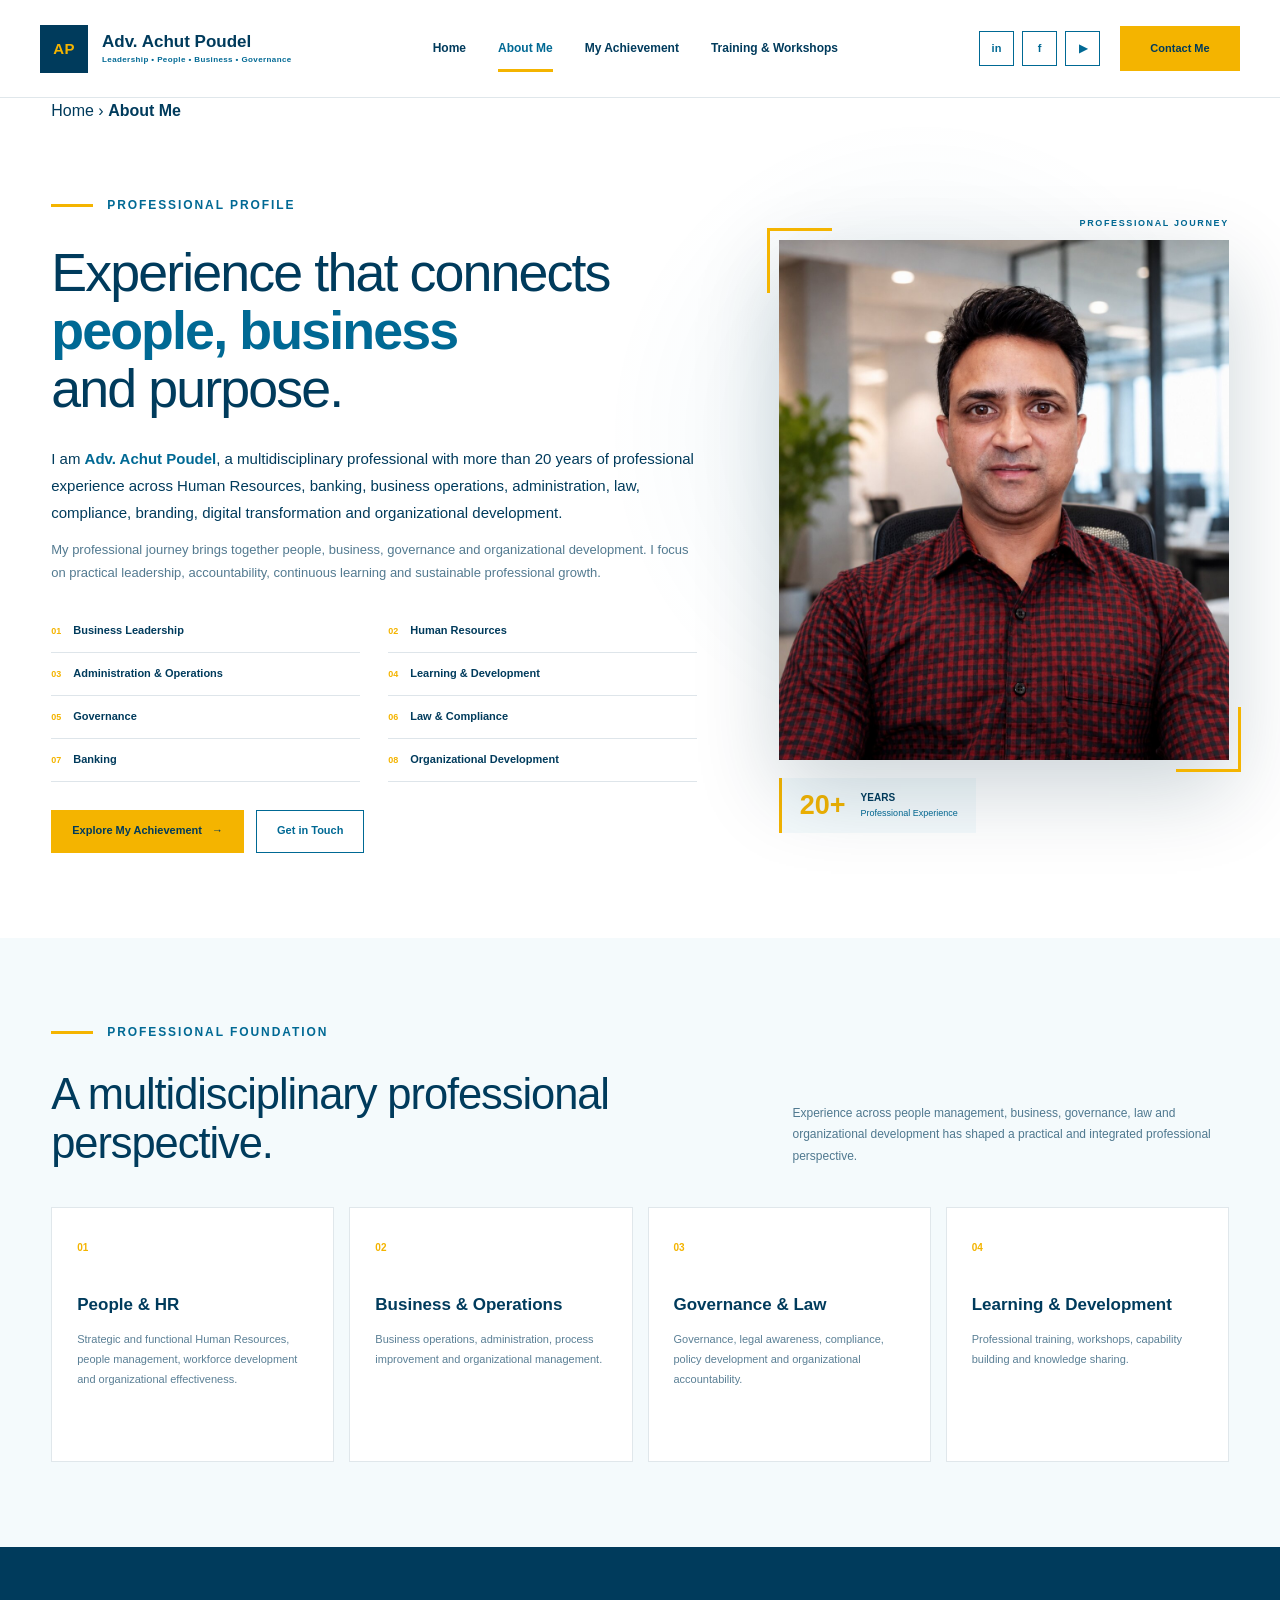
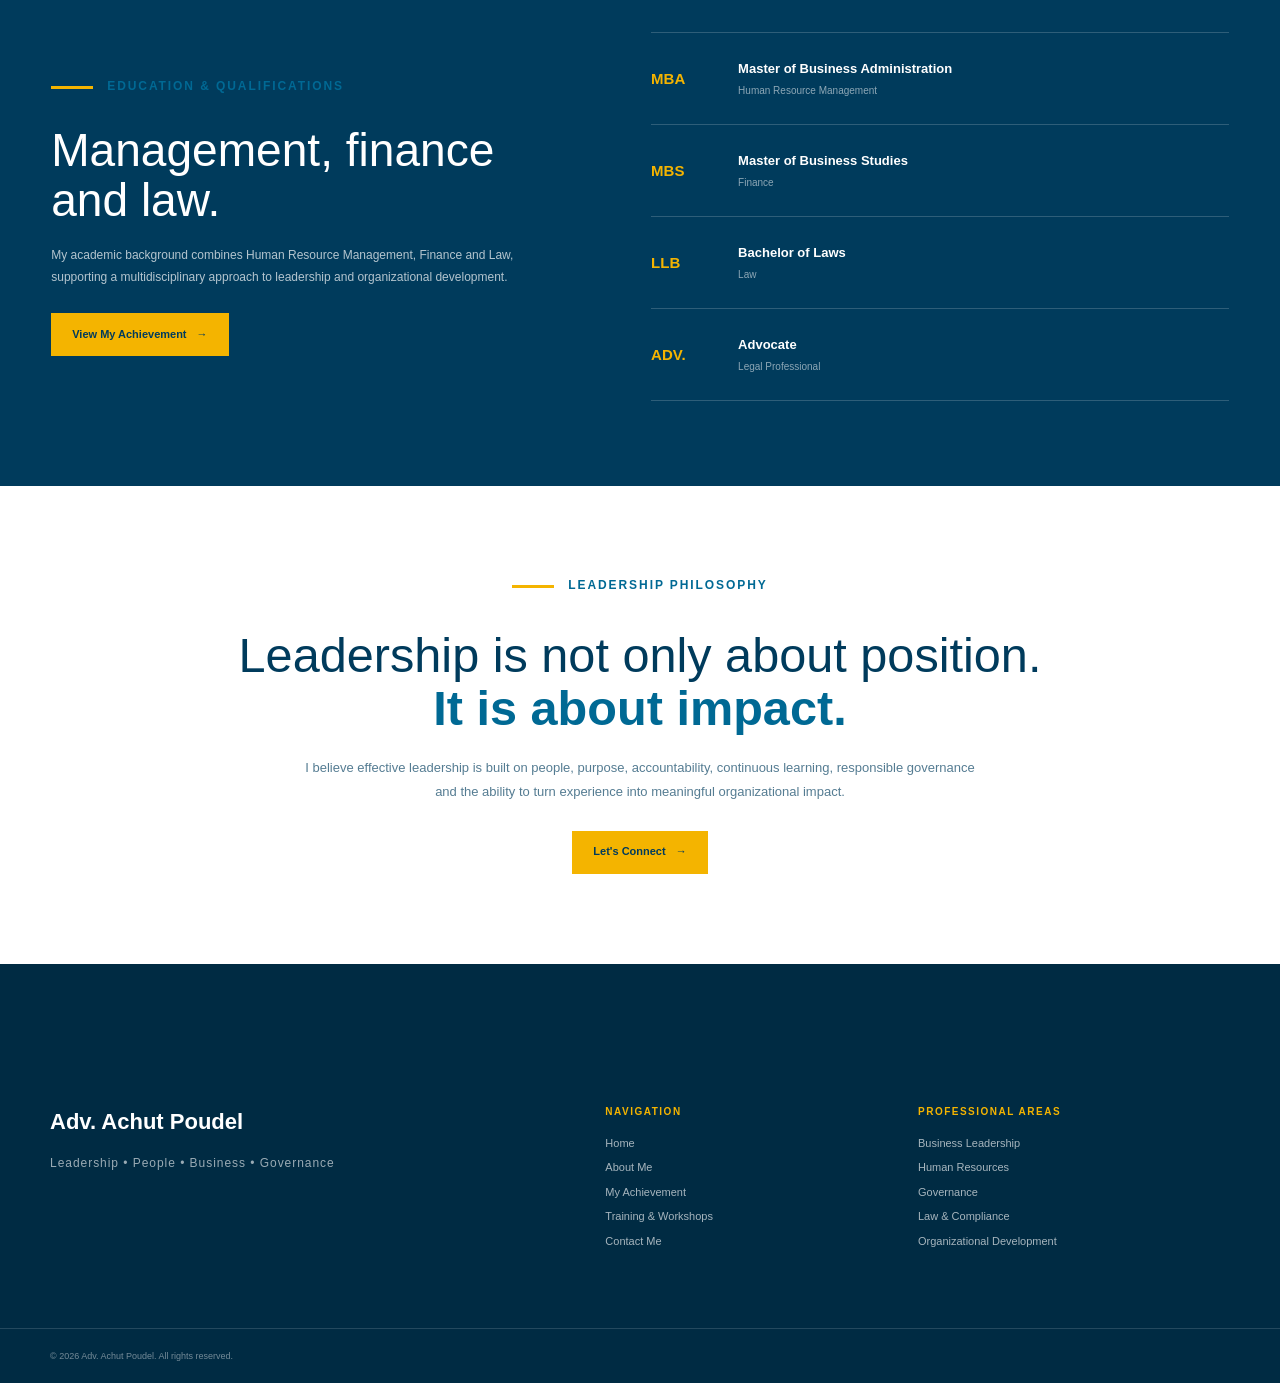
==== commit 487b0d5a: "Update about.html" ====
--- a/about.html
+++ b/about.html
@@ -699,37 +699,35 @@
 
 <!-- =====================================================
      FOOTER
-===================================================== -->
-
-<footer class="site-footer">
-
-    <div class="page-container footer-inner">
-
-
-        <div class="footer-brand">
-
-            <div class="footer-mark">
-                AP
-            </div>
-
+     ===================================================== -->
+
+<footer class="footer">
+
+    <div class="content-container footer-grid">
+
+        <div>
             <h3>
                 Adv. Achut Poudel
             </h3>
-
             <p class="footer-position">
                 Leadership • People • Business • Governance
             </p>
-
-        </div>
-
-
-        <div class="footer-links">
-
-            <h4>Navigation</h4>
-
-            <a href="index.html">Home</a>
-
-            <a href="about.html">About Me</a>
+           
+        </div>
+
+        <div>
+
+            <h4>
+                Navigation
+            </h4>
+
+            <a href="index.html">
+                Home
+            </a>
+
+            <a href="about.html">
+                About Me
+            </a>
 
             <a href="achievement.html">
                 My Achievement
@@ -746,46 +744,42 @@
         </div>
 
 
-        <div class="footer-links">
-
-            <h4>Professional Areas</h4>
-
-            <span>Business Leadership</span>
-
-            <span>Human Resources</span>
-
-            <span>Governance</span>
-
-            <span>Law &amp; Compliance</span>
-
-            <span>Organizational Development</span>
+        <div>
+
+            <h4>
+                Professional Areas
+            </h4>
+
+            <span>
+                Business Leadership
+            </span>
+
+            <span>
+                Human Resources
+            </span>
+
+            <span>
+                Governance
+            </span>
+
+            <span>
+                Law &amp; Compliance
+            </span>
+
+            <span>
+                Organizational Development
+            </span>
 
         </div>
 
     </div>
 
-
     <div class="footer-bottom">
-
-        <div class="page-container">
-
-            <span>
-                © 2026 Adv. Achut Poudel. All rights reserved.
-            </span>
-
-            <span>
-                Leadership • People • Business • Governance
-            </span>
-
-        </div>
-
+        <div class="content-container">
+                             © 2026 Adv. Achut Poudel. All rights reserved.
+        </div>
     </div>
-
 </footer>
-
-
 <script src="script.js"></script>
-
 </body>
-
 </html>
--- a/style.css
+++ b/style.css
@@ -5433,3 +5433,6680 @@
     color: #003B5C;
     box-shadow: inset 0 -3px 0 #F4B400;
 }
+
+
+/* =========================================================
+   CONTACT PAGE
+========================================================= */
+
+.contact-hero {
+    position: relative;
+    padding: 90px 0 100px;
+    background: #ffffff;
+    overflow: hidden;
+}
+
+
+/* =========================================================
+   CONTACT LAYOUT
+========================================================= */
+
+.contact-layout {
+    display: grid;
+    grid-template-columns: minmax(0, 1.05fr) minmax(420px, 0.95fr);
+    gap: 80px;
+    align-items: center;
+}
+
+
+/* =========================================================
+   LEFT CONTENT
+========================================================= */
+
+.contact-content {
+    max-width: 650px;
+}
+
+.section-label {
+    display: flex;
+    align-items: center;
+    gap: 14px;
+
+    margin-bottom: 28px;
+
+    color: #006994;
+
+    font-size: 12px;
+    font-weight: 800;
+
+    letter-spacing: 0.16em;
+}
+
+.section-label span {
+    display: block;
+
+    width: 42px;
+    height: 3px;
+
+    background: #F4B400;
+}
+
+
+.contact-content h1 {
+    margin: 0 0 28px;
+
+    color: #003B5C;
+
+    font-size: clamp(42px, 4.5vw, 68px);
+    font-weight: 400;
+
+    line-height: 1.05;
+    letter-spacing: -0.035em;
+}
+
+.contact-content h1 strong {
+    display: block;
+
+    color: #006994;
+
+    font-weight: 800;
+}
+
+
+.contact-intro {
+    max-width: 620px;
+
+    margin-bottom: 45px;
+
+    color: #425C6A;
+
+    font-size: 18px;
+    line-height: 1.8;
+}
+
+
+/* =========================================================
+   CONTACT INFORMATION
+========================================================= */
+
+.contact-information {
+    padding-top: 35px;
+
+    border-top: 1px solid rgba(0, 59, 92, 0.12);
+}
+
+.contact-information h2 {
+    margin: 0 0 12px;
+
+    color: #003B5C;
+
+    font-size: 24px;
+    font-weight: 700;
+}
+
+.contact-information > p {
+    max-width: 600px;
+
+    margin-bottom: 30px;
+
+    color: #506875;
+
+    font-size: 15px;
+    line-height: 1.75;
+}
+
+
+/* =========================================================
+   CONTACT DETAILS
+========================================================= */
+
+.contact-details {
+    display: grid;
+    grid-template-columns: 1fr;
+    gap: 18px;
+}
+
+.contact-detail {
+    display: flex;
+    align-items: center;
+
+    gap: 15px;
+}
+
+.detail-icon {
+    width: 42px;
+    height: 42px;
+
+    flex-shrink: 0;
+
+    display: flex;
+    align-items: center;
+    justify-content: center;
+
+    border: 1px solid #F4B400;
+
+    color: #006994;
+
+    font-size: 16px;
+    font-weight: 800;
+}
+
+.contact-detail span {
+    display: block;
+
+    margin-bottom: 4px;
+
+    color: #7A8C95;
+
+    font-size: 10px;
+    font-weight: 800;
+
+    letter-spacing: 0.13em;
+    text-transform: uppercase;
+}
+
+.contact-detail a,
+.contact-detail p {
+    margin: 0;
+
+    color: #003B5C;
+
+    font-size: 14px;
+    font-weight: 600;
+
+    text-decoration: none;
+}
+
+.contact-detail a:hover {
+    color: #006994;
+}
+
+
+/* =========================================================
+   PROFESSIONAL AREAS
+========================================================= */
+
+.professional-areas {
+    margin-top: 42px;
+}
+
+.professional-areas h3 {
+    margin-bottom: 16px;
+
+    color: #003B5C;
+
+    font-size: 15px;
+    font-weight: 800;
+
+    letter-spacing: 0.03em;
+}
+
+.area-list {
+    display: flex;
+    flex-wrap: wrap;
+    gap: 8px;
+}
+
+.area-list span {
+    padding: 8px 12px;
+
+    background: #F4FAFC;
+
+    border: 1px solid rgba(0, 105, 148, 0.14);
+
+    color: #006994;
+
+    font-size: 11px;
+    font-weight: 600;
+}
+
+
+/* =========================================================
+   RIGHT VISUAL
+========================================================= */
+
+.contact-visual {
+    position: relative;
+
+    max-width: 560px;
+    margin-left: auto;
+
+    padding: 20px 0 20px 30px;
+}
+
+
+/* =========================================================
+   PHOTO
+========================================================= */
+
+.contact-photo-wrapper {
+    position: relative;
+
+    width: 100%;
+
+    padding-left: 25px;
+    padding-top: 20px;
+}
+
+
+.contact-photo {
+    display: block;
+
+    width: 100%;
+    height: 560px;
+
+    object-fit: cover;
+    object-position: center top;
+
+    background: #F4FAFC;
+}
+
+
+/* GOLD ACCENT */
+
+.photo-accent {
+    position: absolute;
+
+    top: 0;
+    left: 0;
+
+    width: 85px;
+    height: 85px;
+
+    border-top: 3px solid #F4B400;
+    border-left: 3px solid #F4B400;
+
+    z-index: 2;
+}
+
+
+/* PHOTO CAPTION */
+
+.photo-caption {
+    position: absolute;
+
+    left: 0;
+    bottom: 0;
+
+    padding: 20px 25px;
+
+    min-width: 220px;
+
+    background: #003B5C;
+
+    color: #ffffff;
+}
+
+.photo-caption span {
+    display: block;
+
+    margin-bottom: 5px;
+
+    color: #F4B400;
+
+    font-size: 11px;
+    font-weight: 800;
+
+    letter-spacing: 0.13em;
+}
+
+.photo-caption small {
+    color: #ffffff;
+
+    font-size: 10px;
+
+    opacity: 0.85;
+}
+
+
+/* =========================================================
+   CONTACT CARD
+========================================================= */
+
+.contact-card {
+    position: relative;
+
+    width: calc(100% - 50px);
+
+    margin: -55px 0 0 50px;
+
+    padding: 32px;
+
+    background: #ffffff;
+
+    border: 1px solid rgba(0, 59, 92, 0.10);
+
+    box-shadow: 0 20px 55px rgba(0, 59, 92, 0.12);
+
+    z-index: 3;
+}
+
+.card-label {
+    margin-bottom: 12px;
+
+    color: #006994;
+
+    font-size: 10px;
+    font-weight: 800;
+
+    letter-spacing: 0.15em;
+}
+
+.contact-card h2 {
+    margin: 0 0 12px;
+
+    color: #003B5C;
+
+    font-size: 25px;
+    font-weight: 700;
+}
+
+.contact-card p {
+    margin: 0 0 22px;
+
+    color: #5D707A;
+
+    font-size: 14px;
+    line-height: 1.7;
+}
+
+.contact-card-button {
+    display: inline-flex;
+    align-items: center;
+    justify-content: space-between;
+
+    min-width: 165px;
+
+    padding: 13px 17px;
+
+    background: #F4B400;
+
+    color: #003B5C;
+
+    text-decoration: none;
+
+    font-size: 11px;
+    font-weight: 800;
+
+    transition: all 0.25s ease;
+}
+
+.contact-card-button span {
+    margin-left: 20px;
+
+    font-size: 16px;
+}
+
+.contact-card-button:hover {
+    background: #FFD966;
+
+    transform: translateY(-2px);
+}
+
+
+/* =========================================================
+   INVITATION SECTION
+========================================================= */
+
+.contact-invitation {
+    padding: 0 0 90px;
+
+    background: #ffffff;
+}
+
+.invitation-box {
+    display: flex;
+    align-items: center;
+    justify-content: space-between;
+
+    gap: 40px;
+
+    padding: 45px 55px;
+
+    background: #003B5C;
+}
+
+.section-label-small {
+    display: block;
+
+    margin-bottom: 12px;
+
+    color: #F4B400;
+
+    font-size: 10px;
+    font-weight: 800;
+
+    letter-spacing: 0.15em;
+}
+
+.invitation-box h2 {
+    max-width: 650px;
+
+    margin: 0;
+
+    color: #ffffff;
+
+    font-size: 28px;
+    font-weight: 500;
+
+    line-height: 1.3;
+}
+
+.gold-button {
+    display: inline-flex;
+    align-items: center;
+    gap: 20px;
+
+    flex-shrink: 0;
+
+    padding: 15px 22px;
+
+    background: #F4B400;
+
+    color: #003B5C;
+
+    text-decoration: none;
+
+    font-size: 11px;
+    font-weight: 800;
+
+    transition: all 0.25s ease;
+}
+
+.gold-button:hover {
+    background: #FFD966;
+
+    transform: translateY(-2px);
+}
+
+
+/* =========================================================
+   CONTACT BUTTON ACTIVE
+========================================================= */
+
+.contact-button.active-contact {
+    background: #FFD966;
+
+    color: #003B5C;
+
+    box-shadow: inset 0 -3px 0 #F4B400;
+}
+
+
+/* =========================================================
+   RESPONSIVE — TABLET
+========================================================= */
+
+@media (max-width: 1050px) {
+
+    .contact-layout {
+        grid-template-columns: 1fr 0.9fr;
+        gap: 45px;
+    }
+
+    .contact-content h1 {
+        font-size: 48px;
+    }
+
+    .contact-photo {
+        height: 480px;
+    }
+
+    .contact-visual {
+        padding-left: 15px;
+    }
+
+    .contact-card {
+        width: calc(100% - 30px);
+        margin-left: 30px;
+    }
+
+}
+
+
+/* =========================================================
+   RESPONSIVE — MOBILE
+========================================================= */
+
+@media (max-width: 800px) {
+
+    .contact-hero {
+        padding: 60px 0 70px;
+    }
+
+    .contact-layout {
+        grid-template-columns: 1fr;
+        gap: 60px;
+    }
+
+    .contact-content {
+        max-width: none;
+    }
+
+    .contact-content h1 {
+        font-size: 43px;
+    }
+
+    .contact-intro {
+        font-size: 16px;
+    }
+
+    .contact-visual {
+        max-width: 600px;
+        width: 100%;
+        margin: 0 auto;
+        padding-left: 10px;
+    }
+
+    .contact-photo {
+        height: 500px;
+    }
+
+    .invitation-box {
+        flex-direction: column;
+        align-items: flex-start;
+
+        padding: 35px 28px;
+    }
+
+    .invitation-box h2 {
+        font-size: 24px;
+    }
+
+}
+
+
+/* =========================================================
+   RESPONSIVE — SMALL MOBILE
+========================================================= */
+
+@media (max-width: 500px) {
+
+    .contact-content h1 {
+        font-size: 37px;
+    }
+
+    .contact-photo {
+        height: 430px;
+    }
+
+    .contact-photo-wrapper {
+        padding-left: 15px;
+    }
+
+    .photo-caption {
+        padding: 16px 18px;
+    }
+
+    .contact-card {
+        width: calc(100% - 20px);
+        margin-left: 20px;
+
+        padding: 24px;
+    }
+
+    .professional-areas {
+        margin-top: 32px;
+    }
+
+    .contact-invitation {
+        padding-bottom: 60px;
+    }
+
+}
+/* =========================================================
+   ADV. ACHUT POUDEL
+   PREMIUM EXECUTIVE PERSONAL WEBSITE
+   COLOR: OCEAN BLUE + GOLDEN YELLOW + WHITE
+   ========================================================= */
+
+
+/* =========================================================
+   01. COLOR VARIABLES
+   ========================================================= */
+
+:root {
+
+    --ocean-blue: #006994;
+    --deep-ocean: #003B5C;
+    --dark-ocean: #002B43;
+
+    --gold: #F4B400;
+    --light-gold: #FFD966;
+
+    --white: #FFFFFF;
+    --soft-white: #F8FCFF;
+
+    --text: #003B5C;
+    --muted-text: #4A6575;
+
+    --border: rgba(0, 105, 148, 0.15);
+
+    --shadow:
+        0 20px 60px rgba(0, 59, 92, 0.12);
+
+    --shadow-heavy:
+        0 30px 80px rgba(0, 43, 67, 0.20);
+
+    --transition: 0.35s ease;
+
+    --max-width: 1180px;
+
+}
+
+
+/* =========================================================
+   02. GLOBAL RESET
+   ========================================================= */
+
+* {
+    margin: 0;
+    padding: 0;
+    box-sizing: border-box;
+}
+
+
+html {
+    scroll-behavior: smooth;
+}
+
+
+body {
+
+    margin: 0;
+
+    padding: 0;
+
+    background: var(--white);
+
+    color: var(--text);
+
+    font-family:
+        "Segoe UI",
+        Arial,
+        Helvetica,
+        sans-serif;
+
+    line-height: 1.7;
+
+    overflow-x: hidden;
+
+}
+
+
+img {
+
+    display: block;
+
+    max-width: 100%;
+
+}
+
+
+a {
+
+    color: inherit;
+
+    text-decoration: none;
+
+}
+
+
+button,
+input,
+textarea,
+select {
+
+    font-family: inherit;
+
+}
+
+
+button {
+
+    border: 0;
+
+}
+
+
+ul,
+ol {
+
+    list-style: none;
+
+}
+
+
+/* =========================================================
+   03. COMMON CONTAINER
+   ========================================================= */
+
+.content-container {
+
+    width: calc(100% - 70px);
+
+    max-width: var(--max-width);
+
+    margin-left: auto;
+
+    margin-right: auto;
+
+}
+
+
+/* =========================================================
+   04. HEADER
+   ========================================================= */
+
+.header {
+
+    position: relative;
+
+    z-index: 1000;
+
+    width: 100%;
+
+    height: 78px;
+
+    background: var(--white);
+
+    border-bottom:
+        1px solid var(--border);
+
+}
+
+
+.header-container {
+
+    width: calc(100% - 70px);
+
+    max-width: 1350px;
+
+    height: 100%;
+
+    margin-left: auto;
+
+    margin-right: auto;
+
+    display: flex;
+
+    align-items: center;
+
+    justify-content: space-between;
+
+    gap: 20px;
+
+    flex-wrap: nowrap;
+
+}
+
+
+/* =========================================================
+   05. LEFT NAVIGATION
+   ========================================================= */
+
+.navigation {
+
+    display: flex;
+
+    align-items: center;
+
+    justify-content: flex-start;
+
+    flex-shrink: 1;
+
+    min-width: 0;
+
+    white-space: nowrap;
+
+}
+
+
+.nav-link {
+
+    position: relative;
+
+    display: flex;
+
+    align-items: center;
+
+    height: 78px;
+
+    padding-left: 14px;
+
+    padding-right: 14px;
+
+    color: var(--deep-ocean);
+
+    font-size: 13px;
+
+    font-weight: 600;
+
+    white-space: nowrap;
+
+    transition:
+        color var(--transition);
+
+}
+
+
+.nav-link::after {
+
+    content: "";
+
+    position: absolute;
+
+    left: 14px;
+
+    right: 14px;
+
+    bottom: 17px;
+
+    height: 2px;
+
+    background: var(--gold);
+
+    transform:
+        scaleX(0);
+
+    transform-origin: center;
+
+    transition:
+        transform var(--transition);
+
+}
+
+
+.nav-link:hover {
+
+    color: var(--ocean-blue);
+
+}
+
+
+.nav-link:hover::after {
+
+    transform:
+        scaleX(1);
+
+}
+
+
+.nav-link.active {
+
+    color: var(--ocean-blue);
+
+}
+
+
+.nav-link.active::after {
+
+    transform:
+        scaleX(1);
+
+}
+
+
+/* =========================================================
+   06. RIGHT HEADER
+   SOCIAL + CONTACT
+   ========================================================= */
+
+.header-right {
+
+    display: flex;
+
+    align-items: center;
+
+    justify-content: flex-end;
+
+    gap: 14px;
+
+    margin-left: auto;
+
+    flex-shrink: 0;
+
+    white-space: nowrap;
+
+}
+
+
+/* =========================================================
+   07. SOCIAL ICONS
+   ========================================================= */
+
+.social-icons {
+
+    display: flex;
+
+    align-items: center;
+
+    justify-content: center;
+
+    gap: 6px;
+
+}
+
+
+.social-icon {
+
+    width: 29px;
+
+    height: 29px;
+
+    display: flex;
+
+    align-items: center;
+
+    justify-content: center;
+
+    border:
+        1px solid var(--border);
+
+    border-radius: 50%;
+
+    background: var(--white);
+
+    color: var(--deep-ocean);
+
+    font-size: 11px;
+
+    font-weight: 800;
+
+    line-height: 1;
+
+    transition:
+        all var(--transition);
+
+}
+
+
+.social-icon:hover {
+
+    background: var(--deep-ocean);
+
+    border-color:
+        var(--deep-ocean);
+
+    color: var(--gold);
+
+    transform:
+        translateY(-3px);
+
+}
+
+
+/* =========================================================
+   08. CONTACT BUTTON
+   ========================================================= */
+
+.contact-button {
+
+    min-height: 38px;
+
+    padding-left: 18px;
+
+    padding-right: 18px;
+
+    display: inline-flex;
+
+    align-items: center;
+
+    justify-content: center;
+
+    background: var(--gold);
+
+    color: var(--dark-ocean);
+
+    font-size: 12px;
+
+    font-weight: 800;
+
+    transition:
+        all var(--transition);
+
+}
+
+
+.contact-button:hover {
+
+    background: var(--deep-ocean);
+
+    color: var(--white);
+
+    transform:
+        translateY(-2px);
+
+}
+
+
+/* =========================================================
+   09. MOBILE MENU BUTTON
+   ========================================================= */
+
+.menu-button {
+
+    display: none;
+
+    width: 42px;
+
+    height: 42px;
+
+    padding: 8px;
+
+    background: var(--white);
+
+    border:
+        1px solid var(--border);
+
+    cursor: pointer;
+
+}
+
+
+.menu-button span {
+
+    display: block;
+
+    width: 100%;
+
+    height: 2px;
+
+    margin-top: 5px;
+
+    margin-bottom: 5px;
+
+    background: var(--deep-ocean);
+
+    transition:
+        all var(--transition);
+
+}
+
+
+/* =========================================================
+   10. HERO SECTION
+   ========================================================= */
+
+.hero {
+
+    position: relative;
+
+    min-height:
+        calc(100vh - 78px);
+
+    display: flex;
+
+    align-items: center;
+
+    padding-top: 75px;
+
+    padding-bottom: 100px;
+
+    overflow: hidden;
+
+    background: var(--white);
+
+}
+
+
+.hero::before {
+
+    content: "";
+
+    position: absolute;
+
+    width: 420px;
+
+    height: 420px;
+
+    top: -180px;
+
+    right: -170px;
+
+    border-radius: 50%;
+
+    background:
+        rgba(244, 180, 0, 0.07);
+
+    pointer-events: none;
+
+}
+
+
+.hero::after {
+
+    content: "";
+
+    position: absolute;
+
+    width: 300px;
+
+    height: 300px;
+
+    left: -170px;
+
+    bottom: -170px;
+
+    border-radius: 50%;
+
+    background:
+        rgba(0, 105, 148, 0.05);
+
+    pointer-events: none;
+
+}
+
+
+.hero-container {
+
+    position: relative;
+
+    z-index: 2;
+
+    width: calc(100% - 70px);
+
+    max-width: var(--max-width);
+
+    margin-left: auto;
+
+    margin-right: auto;
+
+    display: grid;
+
+    grid-template-columns:
+        minmax(0, 1fr)
+        minmax(320px, 0.72fr);
+
+    align-items: center;
+
+    gap: 80px;
+
+}
+
+
+/* =========================================================
+   11. HERO LEFT CONTENT
+   ========================================================= */
+
+.hero-content {
+
+    min-width: 0;
+
+}
+
+
+.eyebrow {
+
+    display: flex;
+
+    align-items: center;
+
+    gap: 12px;
+
+    margin-bottom: 24px;
+
+    color: var(--ocean-blue);
+
+    font-size: 10px;
+
+    font-weight: 800;
+
+    letter-spacing: 0.16em;
+
+}
+
+
+.eyebrow span {
+
+    width: 40px;
+
+    height: 2px;
+
+    flex-shrink: 0;
+
+    background: var(--gold);
+
+}
+
+
+.hero h1 {
+
+    max-width: 720px;
+
+    color: var(--dark-ocean);
+
+    font-size:
+        clamp(42px, 5vw, 66px);
+
+    font-weight: 600;
+
+    line-height: 1.08;
+
+    letter-spacing: -0.045em;
+
+}
+
+
+.hero h1 strong {
+
+    display: block;
+
+    color: var(--ocean-blue);
+
+    font-weight: 600;
+
+}
+
+
+.hero-description {
+
+    max-width: 650px;
+
+    margin-top: 25px;
+
+    color: var(--muted-text);
+
+    font-size: 15px;
+
+    line-height: 1.85;
+
+}
+
+
+/* =========================================================
+   12. PROFESSIONAL AREAS
+   ========================================================= */
+
+.expertise-list {
+
+    max-width: 720px;
+
+    margin-top: 28px;
+
+    display: grid;
+
+    grid-template-columns:
+        1fr 1fr;
+
+    column-gap: 35px;
+
+    row-gap: 8px;
+
+}
+
+
+.expertise-list div {
+
+    position: relative;
+
+    padding-left: 16px;
+
+    color: var(--deep-ocean);
+
+    font-size: 12px;
+
+    line-height: 1.6;
+
+}
+
+
+.expertise-list div::before {
+
+    content: "";
+
+    position: absolute;
+
+    left: 0;
+
+    top: 9px;
+
+    width: 5px;
+
+    height: 5px;
+
+    border-radius: 50%;
+
+    background: var(--gold);
+
+}
+
+
+/* =========================================================
+   13. HERO BUTTONS
+   ========================================================= */
+
+.hero-buttons {
+
+    margin-top: 35px;
+
+    display: flex;
+
+    align-items: center;
+
+    gap: 12px;
+
+    flex-wrap: wrap;
+
+}
+
+
+.gold-button {
+
+    min-height: 48px;
+
+    padding-left: 21px;
+
+    padding-right: 21px;
+
+    display: inline-flex;
+
+    align-items: center;
+
+    justify-content: center;
+
+    gap: 12px;
+
+    background: var(--gold);
+
+    color: var(--dark-ocean);
+
+    font-size: 12px;
+
+    font-weight: 800;
+
+    transition:
+        all var(--transition);
+
+}
+
+
+.gold-button:hover {
+
+    background: var(--deep-ocean);
+
+    color: var(--white);
+
+    transform:
+        translateY(-3px);
+
+    box-shadow:
+        0 12px 30px rgba(0, 59, 92, 0.18);
+
+}
+
+
+.outline-button {
+
+    min-height: 48px;
+
+    padding-left: 21px;
+
+    padding-right: 21px;
+
+    display: inline-flex;
+
+    align-items: center;
+
+    justify-content: center;
+
+    border:
+        1px solid var(--deep-ocean);
+
+    color: var(--deep-ocean);
+
+    font-size: 12px;
+
+    font-weight: 800;
+
+    transition:
+        all var(--transition);
+
+}
+
+
+.outline-button:hover {
+
+    background: var(--deep-ocean);
+
+    color: var(--white);
+
+    transform:
+        translateY(-2px);
+
+}
+
+
+/* =========================================================
+   14. RESUME BUTTON
+   ========================================================= */
+
+.resume-button {
+
+    display: inline-flex;
+
+    align-items: center;
+
+    gap: 10px;
+
+    margin-top: 17px;
+
+    color: var(--ocean-blue);
+
+    font-size: 12px;
+
+    font-weight: 800;
+
+    transition:
+        color var(--transition);
+
+}
+
+
+.resume-button:hover {
+
+    color: var(--deep-ocean);
+
+}
+
+
+.download-icon {
+
+    width: 28px;
+
+    height: 28px;
+
+    display: flex;
+
+    align-items: center;
+
+    justify-content: center;
+
+    border:
+        1px solid var(--gold);
+
+    border-radius: 50%;
+
+    color: var(--deep-ocean);
+
+}
+
+
+/* =========================================================
+   15. HERO IMAGE
+   ========================================================= */
+
+.hero-image-area {
+
+    width: 100%;
+
+    max-width: 440px;
+
+    margin-left: auto;
+
+}
+
+
+.image-label {
+
+    margin-bottom: 10px;
+
+    text-align: right;
+
+    color: var(--ocean-blue);
+
+    font-size: 9px;
+
+    font-weight: 800;
+
+    letter-spacing: 0.18em;
+
+}
+
+
+.image-wrapper {
+
+    position: relative;
+
+    width: 100%;
+
+    aspect-ratio: 4 / 5;
+
+    overflow: hidden;
+
+    background: var(--deep-ocean);
+
+    box-shadow:
+        var(--shadow-heavy);
+
+}
+
+
+.image-wrapper img {
+
+    width: 100%;
+
+    height: 100%;
+
+    object-fit: cover;
+
+    object-position: center;
+
+    transition:
+        transform 1s ease;
+
+}
+
+
+.image-wrapper:hover img {
+
+    transform:
+        scale(1.035);
+
+}
+
+
+/* =========================================================
+   16. PHOTO DECORATIVE CORNERS
+   ========================================================= */
+
+.corner {
+
+    position: absolute;
+
+    z-index: 5;
+
+    width: 55px;
+
+    height: 55px;
+
+    pointer-events: none;
+
+}
+
+
+.top-left {
+
+    top: 18px;
+
+    left: 18px;
+
+    border-top:
+        2px solid var(--gold);
+
+    border-left:
+        2px solid var(--gold);
+
+}
+
+
+.bottom-right {
+
+    right: 18px;
+
+    bottom: 18px;
+
+    border-right:
+        2px solid var(--gold);
+
+    border-bottom:
+        2px solid var(--gold);
+
+}
+
+
+/* =========================================================
+   17. PHOTO CAPTION
+   ========================================================= */
+
+.image-caption {
+
+    position: absolute;
+
+    left: 0;
+
+    right: 0;
+
+    bottom: 0;
+
+    z-index: 4;
+
+    padding:
+        75px 25px 23px;
+
+    color: var(--white);
+
+    background:
+        linear-gradient(
+            to bottom,
+            transparent,
+            rgba(0, 43, 67, 0.96)
+        );
+
+}
+
+
+.image-caption strong {
+
+    display: block;
+
+    color: var(--white);
+
+    font-size: 15px;
+
+    font-weight: 700;
+
+    letter-spacing: 0.08em;
+
+}
+
+
+.image-caption span {
+
+    display: block;
+
+    margin-top: 4px;
+
+    color: var(--light-gold);
+
+    font-size: 9px;
+
+    letter-spacing: 0.08em;
+
+}
+
+
+/* =========================================================
+   18. SCROLL INDICATOR
+   ========================================================= */
+
+.scroll-indicator {
+
+    position: absolute;
+
+    z-index: 5;
+
+    left: 50%;
+
+    bottom: 25px;
+
+    transform:
+        translateX(-50%);
+
+    display: flex;
+
+    align-items: center;
+
+    gap: 10px;
+
+    color: var(--ocean-blue);
+
+    font-size: 8px;
+
+    font-weight: 800;
+
+    letter-spacing: 0.15em;
+
+}
+
+
+.scroll-indicator span {
+
+    width: 35px;
+
+    height: 1px;
+
+    background: var(--gold);
+
+}
+
+
+/* =========================================================
+   19. INTRODUCTION
+   ========================================================= */
+
+.introduction {
+
+    padding-top: 110px;
+
+    padding-bottom: 110px;
+
+    background: var(--soft-white);
+
+}
+
+
+.introduction .content-container {
+
+    display: grid;
+
+    grid-template-columns: 90px 1fr;
+
+    gap: 30px;
+
+}
+
+
+.section-number {
+
+    color: var(--gold);
+
+    font-size: 12px;
+
+    font-weight: 800;
+
+}
+
+
+.section-label {
+
+    margin-bottom: 14px;
+
+    color: var(--ocean-blue);
+
+    font-size: 10px;
+
+    font-weight: 800;
+
+    letter-spacing: 0.18em;
+
+}
+
+
+.intro-content h2,
+.section-heading h2,
+.journey h2,
+.training-box h2,
+.final-cta h2 {
+
+    color: var(--dark-ocean);
+
+    font-size:
+        clamp(32px, 4vw, 48px);
+
+    font-weight: 600;
+
+    line-height: 1.15;
+
+    letter-spacing: -0.035em;
+
+}
+
+
+.intro-content h2 {
+
+    max-width: 760px;
+
+}
+
+
+.intro-content p {
+
+    max-width: 680px;
+
+    margin-top: 22px;
+
+    color: var(--muted-text);
+
+    font-size: 15px;
+
+}
+
+
+.text-link {
+
+    display: inline-block;
+
+    margin-top: 24px;
+
+    color: var(--ocean-blue);
+
+    font-size: 12px;
+
+    font-weight: 800;
+
+    transition:
+        color var(--transition);
+
+}
+
+
+.text-link:hover {
+
+    color: var(--deep-ocean);
+
+}
+
+
+/* =========================================================
+   20. EXPERTISE SECTION
+   ========================================================= */
+
+.expertise-section {
+
+    padding-top: 110px;
+
+    padding-bottom: 110px;
+
+    background: var(--white);
+
+}
+
+
+.section-heading {
+
+    display: flex;
+
+    align-items: flex-end;
+
+    justify-content: space-between;
+
+    gap: 50px;
+
+    margin-bottom: 45px;
+
+}
+
+
+.section-heading h2 {
+
+    max-width: 650px;
+
+}
+
+
+.section-heading > p {
+
+    max-width: 420px;
+
+    color: var(--muted-text);
+
+    font-size: 13px;
+
+}
+
+
+/* =========================================================
+   21. EXPERTISE CARDS
+   ========================================================= */
+
+.cards {
+
+    display: grid;
+
+    grid-template-columns:
+        repeat(4, 1fr);
+
+    border-top:
+        1px solid var(--border);
+
+    border-left:
+        1px solid var(--border);
+
+}
+
+
+.card {
+
+    position: relative;
+
+    min-height: 310px;
+
+    padding:
+        28px 25px;
+
+    border-right:
+        1px solid var(--border);
+
+    border-bottom:
+        1px solid var(--border);
+
+    background: var(--white);
+
+    transition:
+        all var(--transition);
+
+}
+
+
+.card:hover {
+
+    background: var(--soft-white);
+
+    transform:
+        translateY(-5px);
+
+    box-shadow:
+        var(--shadow);
+
+}
+
+
+.card-number {
+
+    display: block;
+
+    margin-bottom: 65px;
+
+    color: var(--gold);
+
+    font-size: 11px;
+
+    font-weight: 800;
+
+}
+
+
+.card h3 {
+
+    color: var(--dark-ocean);
+
+    font-size: 19px;
+
+    font-weight: 600;
+
+    line-height: 1.25;
+
+}
+
+
+.card p {
+
+    margin-top: 14px;
+
+    color: var(--muted-text);
+
+    font-size: 12px;
+
+    line-height: 1.7;
+
+}
+
+
+.card a {
+
+    position: absolute;
+
+    left: 25px;
+
+    bottom: 25px;
+
+    color: var(--ocean-blue);
+
+    font-size: 11px;
+
+    font-weight: 800;
+
+    transition:
+        color var(--transition);
+
+}
+
+
+.card a:hover {
+
+    color: var(--deep-ocean);
+
+}
+
+
+/* =========================================================
+   22. PROFESSIONAL JOURNEY
+   ========================================================= */
+
+.journey {
+
+    padding-top: 110px;
+
+    padding-bottom: 110px;
+
+    background: var(--deep-ocean);
+
+    color: var(--white);
+
+}
+
+
+.journey-container {
+
+    display: grid;
+
+    grid-template-columns:
+        1fr 1fr;
+
+    gap: 90px;
+
+    align-items: center;
+
+}
+
+
+.section-label.light {
+
+    color: var(--light-gold);
+
+}
+
+
+.journey h2 {
+
+    color: var(--white);
+
+}
+
+
+.journey-text p {
+
+    max-width: 600px;
+
+    margin-top: 20px;
+
+    color:
+        rgba(255, 255, 255, 0.75);
+
+    font-size: 14px;
+
+}
+
+
+.journey .gold-button {
+
+    margin-top: 28px;
+
+}
+
+
+/* =========================================================
+   23. STATS
+   ========================================================= */
+
+.stats {
+
+    display: grid;
+
+    grid-template-columns:
+        1fr 1fr;
+
+}
+
+
+.stat {
+
+    min-height: 145px;
+
+    padding:
+        30px 25px;
+
+    border-left:
+        1px solid rgba(255, 255, 255, 0.15);
+
+    border-bottom:
+        1px solid rgba(255, 255, 255, 0.15);
+
+}
+
+
+.stat strong {
+
+    display: block;
+
+    color: var(--gold);
+
+    font-size: 38px;
+
+    font-weight: 600;
+
+    line-height: 1;
+
+}
+
+
+.stat span {
+
+    display: block;
+
+    margin-top: 12px;
+
+    color:
+        rgba(255, 255, 255, 0.70);
+
+    font-size: 11px;
+
+    line-height: 1.5;
+
+}
+
+
+/* =========================================================
+   24. TRAINING SECTION
+   ========================================================= */
+
+.training {
+
+    padding-top: 100px;
+
+    padding-bottom: 100px;
+
+    background: var(--soft-white);
+
+}
+
+
+.training-box {
+
+    padding:
+        50px;
+
+    display: flex;
+
+    align-items: center;
+
+    justify-content: space-between;
+
+    gap: 40px;
+
+    background: var(--white);
+
+    border:
+        1px solid var(--border);
+
+    box-shadow:
+        var(--shadow);
+
+}
+
+
+.training-box h2 {
+
+    font-size:
+        clamp(30px, 3vw, 42px);
+
+}
+
+
+.training-box p {
+
+    margin-top: 10px;
+
+    color: var(--muted-text);
+
+    font-size: 13px;
+
+}
+
+
+/* =========================================================
+   25. FINAL CTA
+   ========================================================= */
+
+.final-cta {
+
+    padding-top: 110px;
+
+    padding-bottom: 110px;
+
+    text-align: center;
+
+    background: var(--white);
+
+}
+
+
+.final-cta .content-container {
+
+    max-width: 800px;
+
+}
+
+
+.final-cta h2 {
+
+    max-width: 750px;
+
+    margin-left: auto;
+
+    margin-right: auto;
+
+}
+
+
+.final-cta p {
+
+    max-width: 650px;
+
+    margin:
+        20px auto 0;
+
+    color: var(--muted-text);
+
+    font-size: 14px;
+
+}
+
+
+.final-cta .gold-button {
+
+    margin-top: 30px;
+
+}
+
+
+/* =========================================================
+   26. FOOTER
+   ========================================================= */
+
+.footer {
+
+    padding-top: 70px;
+
+    background: var(--dark-ocean);
+
+    color: var(--white);
+
+}
+
+
+.footer-grid {
+
+    display: grid;
+
+    grid-template-columns:
+        1.5fr 1fr 1fr;
+
+    gap: 70px;
+
+    padding-bottom: 50px;
+
+}
+
+
+.footer h3 {
+
+    color: var(--white);
+
+    font-size: 22px;
+
+    font-weight: 600;
+
+}
+
+
+.footer-position {
+
+    margin-top: 5px;
+
+    color: var(--light-gold);
+
+    font-size: 10px;
+
+    letter-spacing: 0.08em;
+
+}
+
+
+.footer-grid > div:first-child p:last-child {
+
+    max-width: 380px;
+
+    margin-top: 15px;
+
+    color:
+        rgba(255, 255, 255, 0.60);
+
+    font-size: 12px;
+
+}
+
+
+.footer h4 {
+
+    margin-bottom: 15px;
+
+    color: var(--gold);
+
+    font-size: 10px;
+
+    font-weight: 800;
+
+    letter-spacing: 0.15em;
+
+    text-transform: uppercase;
+
+}
+
+
+.footer-grid a,
+.footer-grid span {
+
+    display: block;
+
+    margin-bottom: 7px;
+
+    color:
+        rgba(255, 255, 255, 0.65);
+
+    font-size: 11px;
+
+    transition:
+        color var(--transition);
+
+}
+
+
+.footer-grid a:hover {
+
+    color: var(--gold);
+
+}
+
+
+/* =========================================================
+   27. FOOTER BOTTOM
+   ========================================================= */
+
+.footer-bottom {
+
+    padding-top: 20px;
+
+    padding-bottom: 20px;
+
+    border-top:
+        1px solid rgba(255, 255, 255, 0.12);
+
+    color:
+        rgba(255, 255, 255, 0.45);
+
+    font-size: 9px;
+
+}
+
+
+/* =========================================================
+   28. TABLET
+   ========================================================= */
+
+@media (max-width: 1100px) {
+
+
+    .header-container {
+
+        width: calc(100% - 40px);
+
+    }
+
+
+    .nav-link {
+
+        padding-left: 9px;
+
+        padding-right: 9px;
+
+        font-size: 11px;
+
+    }
+
+
+    .nav-link::after {
+
+        left: 9px;
+
+        right: 9px;
+
+    }
+
+
+    .header-right {
+
+        gap: 8px;
+
+    }
+
+
+    .hero-container {
+
+        width: calc(100% - 40px);
+
+        gap: 50px;
+
+    }
+
+
+    .content-container {
+
+        width: calc(100% - 40px);
+
+    }
+
+
+    .cards {
+
+        grid-template-columns:
+            1fr 1fr;
+
+    }
+
+}
+
+
+/* =========================================================
+   29. MOBILE
+   ========================================================= */
+
+@media (max-width: 820px) {
+
+
+    /* HEADER */
+
+    .header {
+
+        height: 68px;
+
+    }
+
+
+    .header-container {
+
+        width: calc(100% - 28px);
+
+    }
+
+
+    /* HIDE DESKTOP NAV */
+
+    .navigation {
+
+        position: absolute;
+
+        top: 68px;
+
+        left: 14px;
+
+        right: 14px;
+
+        display: none;
+
+        flex-direction: column;
+
+        align-items: stretch;
+
+        background: var(--white);
+
+        border:
+            1px solid var(--border);
+
+        box-shadow:
+            var(--shadow);
+
+    }
+
+
+    .navigation.open {
+
+        display: flex;
+
+    }
+
+
+    .nav-link {
+
+        height: auto;
+
+        min-height: 52px;
+
+        padding:
+            15px 20px;
+
+        border-bottom:
+            1px solid var(--border);
+
+    }
+
+
+    .nav-link::after {
+
+        display: none;
+
+    }
+
+
+    /* SOCIAL ICONS */
+
+    .social-icons {
+
+        display: none;
+
+    }
+
+
+    /* CONTACT */
+
+    .contact-button {
+
+        min-height: 34px;
+
+        padding-left: 12px;
+
+        padding-right: 12px;
+
+        font-size: 10px;
+
+    }
+
+
+    /* MOBILE BUTTON */
+
+    .menu-button {
+
+        display: block;
+
+    }
+
+
+    /* HERO */
+
+    .hero {
+
+        min-height: auto;
+
+        padding-top: 65px;
+
+        padding-bottom: 80px;
+
+    }
+
+
+    .hero-container {
+
+        width: calc(100% - 36px);
+
+        grid-template-columns:
+            1fr;
+
+        gap: 55px;
+
+    }
+
+
+    .hero-image-area {
+
+        max-width: 430px;
+
+        margin-left: auto;
+
+        margin-right: auto;
+
+    }
+
+
+    .hero h1 {
+
+        font-size:
+            clamp(38px, 10vw, 52px);
+
+    }
+
+
+    .expertise-list {
+
+        grid-template-columns:
+            1fr;
+
+    }
+
+
+    .scroll-indicator {
+
+        display: none;
+
+    }
+
+
+    /* COMMON */
+
+    .content-container {
+
+        width: calc(100% - 36px);
+
+    }
+
+
+    /* INTRODUCTION */
+
+    .introduction {
+
+        padding-top: 80px;
+
+        padding-bottom: 80px;
+
+    }
+
+
+    .introduction .content-container {
+
+        grid-template-columns:
+            1fr;
+
+        gap: 10px;
+
+    }
+
+
+    /* SECTION HEADING */
+
+    .section-heading {
+
+        display: block;
+
+    }
+
+
+    .section-heading > p {
+
+        margin-top: 20px;
+
+    }
+
+
+    /* CARDS */
+
+    .cards {
+
+        grid-template-columns:
+            1fr;
+
+    }
+
+
+    /* JOURNEY */
+
+    .journey-container {
+
+        grid-template-columns:
+            1fr;
+
+        gap: 50px;
+
+    }
+
+
+    /* TRAINING */
+
+    .training-box {
+
+        display: block;
+
+        padding:
+            35px 25px;
+
+    }
+
+
+    .training-box .gold-button {
+
+        margin-top: 25px;
+
+    }
+
+
+    /* FOOTER */
+
+    .footer-grid {
+
+        grid-template-columns:
+            1fr;
+
+        gap: 40px;
+
+    }
+
+}
+
+
+/* =========================================================
+   30. SMALL MOBILE
+   ========================================================= */
+
+@media (max-width: 480px) {
+
+
+    .header-right {
+
+        margin-left: auto;
+
+    }
+
+
+    .contact-button {
+
+        display: none;
+
+    }
+
+
+    .hero h1 {
+
+        font-size: 37px;
+
+    }
+
+
+    .hero-buttons {
+
+        flex-direction: column;
+
+        align-items: stretch;
+
+    }
+
+
+    .gold-button,
+    .outline-button {
+
+        width: 100%;
+
+    }
+
+
+    .resume-button {
+
+        width: 100%;
+
+        justify-content: center;
+
+    }
+
+
+    .stats {
+
+        grid-template-columns:
+            1fr;
+
+    }
+
+
+    .stat {
+
+        border-right:
+            1px solid rgba(255, 255, 255, 0.15);
+
+    }
+
+
+}
+
+
+/* =========================================================
+   31. ACCESSIBILITY
+   ========================================================= */
+
+a:focus-visible,
+button:focus-visible {
+
+    outline:
+        2px solid var(--gold);
+
+    outline-offset: 3px;
+
+}
+
+
+/* =========================================================
+   32. REDUCE MOTION
+   ========================================================= */
+
+@media (prefers-reduced-motion: reduce) {
+
+    html {
+        scroll-behavior: auto;
+    }
+
+    *,
+    *::before,
+    *::after {
+        transition: none !important;
+        animation: none !important;
+    }
+
+}
+
+
+/* =========================================================
+   TRAINING & WORKSHOPS
+   ========================================================= */
+
+.training-empty {
+
+    min-height: 300px;
+
+    padding: 60px 30px;
+
+    display: flex;
+
+    flex-direction: column;
+
+    align-items: center;
+
+    justify-content: center;
+
+    text-align: center;
+
+    background: var(--soft-white);
+
+    border:
+        1px solid var(--border);
+
+}
+
+
+.training-empty-icon {
+
+    width: 60px;
+
+    height: 60px;
+
+    margin-bottom: 20px;
+
+    display: flex;
+
+    align-items: center;
+
+    justify-content: center;
+
+    border:
+        1px solid var(--gold);
+
+    border-radius: 50%;
+
+    color: var(--gold);
+
+    font-size: 28px;
+
+    font-weight: 300;
+
+}
+
+
+.training-empty h3 {
+
+    max-width: 600px;
+
+    color: var(--dark-ocean);
+
+    font-size: 22px;
+
+    font-weight: 600;
+
+}
+
+
+.training-empty p {
+
+    max-width: 650px;
+
+    margin-top: 12px;
+
+    color: rgba(0, 59, 92, 0.65);
+
+    font-size: 13px;
+
+}
+
+
+.training-category-grid {
+
+    margin-top: 50px;
+
+    display: grid;
+
+    grid-template-columns:
+        repeat(4, 1fr);
+
+    border-top:
+        1px solid rgba(255,255,255,.15);
+
+    border-left:
+        1px solid rgba(255,255,255,.15);
+
+}
+
+
+.training-category {
+
+    min-height: 150px;
+
+    padding: 25px;
+
+    border-right:
+        1px solid rgba(255,255,255,.15);
+
+    border-bottom:
+        1px solid rgba(255,255,255,.15);
+
+    transition:
+        all var(--transition);
+
+}
+
+
+.training-category:hover {
+
+    background:
+        rgba(255,255,255,.04);
+
+    transform:
+        translateY(-4px);
+
+}
+
+
+.training-category span {
+
+    color: var(--gold);
+
+    font-size: 10px;
+
+    font-weight: 800;
+
+}
+
+
+.training-category h3 {
+
+    margin-top: 30px;
+
+    color: var(--white);
+
+    font-size: 15px;
+
+    font-weight: 500;
+
+}
+
+
+@media (max-width: 820px) {
+
+    .training-category-grid {
+
+        grid-template-columns:
+            1fr 1fr;
+
+    }
+
+}
+
+
+@media (max-width: 480px) {
+
+    .training-category-grid {
+
+        grid-template-columns:
+            1fr;
+
+    }
+
+}
+
+/* =========================================================
+   ABOUT PAGE — PREMIUM EXECUTIVE DESIGN
+   Ocean Blue + Golden Yellow + White
+========================================================= */
+
+
+/* =========================================================
+   VARIABLES
+========================================================= */
+
+:root {
+
+    --ocean-blue: #006994;
+
+    --deep-ocean: #003B5C;
+
+    --gold: #F4B400;
+
+    --light-gold: #FFD966;
+
+    --white: #FFFFFF;
+
+    --soft-blue: #F4FAFC;
+
+    --blue-line: rgba(0, 59, 92, 0.14);
+
+    --blue-shadow: rgba(0, 59, 92, 0.12);
+
+}
+
+
+/* =========================================================
+   GLOBAL
+========================================================= */
+
+* {
+
+    margin: 0;
+
+    padding: 0;
+
+    box-sizing: border-box;
+
+}
+
+
+html {
+
+    scroll-behavior: smooth;
+
+}
+
+
+body {
+
+    margin: 0;
+
+    background: var(--white);
+
+    color: var(--deep-ocean);
+
+    font-family:
+        "Segoe UI",
+        Arial,
+        Helvetica,
+        sans-serif;
+
+    line-height: 1.6;
+
+    overflow-x: hidden;
+
+}
+
+
+img {
+
+    max-width: 100%;
+
+    display: block;
+
+}
+
+
+a {
+
+    color: inherit;
+
+}
+
+
+/* =========================================================
+   PAGE CONTAINER
+========================================================= */
+
+.page-container {
+
+    width: min(1180px, 92%);
+
+    margin-left: auto;
+
+    margin-right: auto;
+
+}
+
+
+/* =========================================================
+   HEADER
+========================================================= */
+
+.site-header {
+
+    width: 100%;
+
+    position: relative;
+
+    z-index: 1000;
+
+    background: var(--white);
+
+    border-bottom:
+        1px solid var(--blue-line);
+
+}
+
+
+.header-inner {
+
+    width: min(1320px, 94%);
+
+    min-height: 78px;
+
+    margin: auto;
+
+    display: flex;
+
+    align-items: center;
+
+    justify-content: space-between;
+
+    gap: 28px;
+
+}
+
+
+/* =========================================================
+   BRAND
+========================================================= */
+
+.brand {
+
+    display: flex;
+
+    align-items: center;
+
+    gap: 11px;
+
+    text-decoration: none;
+
+    flex-shrink: 0;
+
+}
+
+
+.brand-mark {
+
+    width: 38px;
+
+    height: 38px;
+
+    display: flex;
+
+    align-items: center;
+
+    justify-content: center;
+
+    background: var(--deep-ocean);
+
+    color: var(--gold);
+
+    font-size: 12px;
+
+    font-weight: 800;
+
+    letter-spacing: .04em;
+
+}
+
+
+.brand-text {
+
+    display: flex;
+
+    flex-direction: column;
+
+    line-height: 1.15;
+
+}
+
+
+.brand-text strong {
+
+    color: var(--deep-ocean);
+
+    font-size: 14px;
+
+    font-weight: 700;
+
+}
+
+
+.brand-text small {
+
+    margin-top: 4px;
+
+    color: var(--ocean-blue);
+
+    font-size: 8px;
+
+    letter-spacing: .08em;
+
+    white-space: nowrap;
+
+}
+
+
+/* =========================================================
+   NAVIGATION
+========================================================= */
+
+.main-navigation {
+
+    display: flex;
+
+    align-items: center;
+
+    justify-content: center;
+
+    gap: 26px;
+
+    margin-left: auto;
+
+}
+
+
+.nav-item {
+
+    position: relative;
+
+    padding: 29px 0;
+
+    color: var(--deep-ocean);
+
+    font-size: 12px;
+
+    font-weight: 600;
+
+    text-decoration: none;
+
+    white-space: nowrap;
+
+    transition:
+        color .25s ease;
+
+}
+
+
+.nav-item::after {
+
+    content: "";
+
+    position: absolute;
+
+    left: 0;
+
+    right: 0;
+
+    bottom: 20px;
+
+    height: 2px;
+
+    background: var(--gold);
+
+    transform: scaleX(0);
+
+    transform-origin: center;
+
+    transition:
+        transform .25s ease;
+
+}
+
+
+.nav-item:hover,
+
+.nav-item.active {
+
+    color: var(--ocean-blue);
+
+}
+
+
+.nav-item:hover::after,
+
+.nav-item.active::after {
+
+    transform: scaleX(1);
+
+}
+
+
+/* =========================================================
+   HEADER ACTIONS
+========================================================= */
+
+.header-actions {
+
+    display: flex;
+
+    align-items: center;
+
+    gap: 16px;
+
+    flex-shrink: 0;
+
+}
+
+
+.social-links {
+
+    display: flex;
+
+    align-items: center;
+
+    gap: 7px;
+
+}
+
+
+.social-link {
+
+    width: 27px;
+
+    height: 27px;
+
+    display: flex;
+
+    align-items: center;
+
+    justify-content: center;
+
+    border: 1px solid var(--ocean-blue);
+
+    color: var(--ocean-blue);
+
+    text-decoration: none;
+
+    font-size: 10px;
+
+    font-weight: 800;
+
+    transition:
+        color .25s ease,
+        background .25s ease,
+        border-color .25s ease;
+
+}
+
+
+.social-link:hover {
+
+    background: var(--gold);
+
+    border-color: var(--gold);
+
+    color: var(--deep-ocean);
+
+}
+
+
+.header-contact {
+
+    display: inline-flex;
+
+    align-items: center;
+
+    justify-content: center;
+
+    min-height: 36px;
+
+    padding: 0 18px;
+
+    background: var(--gold);
+
+    color: var(--deep-ocean);
+
+    font-size: 11px;
+
+    font-weight: 700;
+
+    text-decoration: none;
+
+    transition:
+        background .25s ease,
+        transform .25s ease;
+
+}
+
+
+.header-contact:hover {
+
+    background: var(--light-gold);
+
+    transform: translateY(-2px);
+
+}
+
+
+/* =========================================================
+   MOBILE BUTTON
+========================================================= */
+
+.mobile-menu-button {
+
+    display: none;
+
+    width: 40px;
+
+    height: 40px;
+
+    padding: 8px;
+
+    border: 1px solid var(--ocean-blue);
+
+    background: var(--white);
+
+    cursor: pointer;
+
+}
+
+
+.mobile-menu-button span {
+
+    display: block;
+
+    width: 100%;
+
+    height: 2px;
+
+    margin: 5px 0;
+
+    background: var(--deep-ocean);
+
+}
+
+
+/* =========================================================
+   BREADCRUMB
+========================================================= */
+
+.breadcrumb-bar {
+
+    border-bottom:
+        1px solid var(--blue-line);
+
+    background: var(--white);
+
+}
+
+
+.breadcrumb-bar .page-container {
+
+    min-height: 45px;
+
+    display: flex;
+
+    align-items: center;
+
+    gap: 10px;
+
+    color: var(--ocean-blue);
+
+    font-size: 11px;
+
+}
+
+
+.breadcrumb-bar a {
+
+    color: var(--ocean-blue);
+
+    text-decoration: none;
+
+}
+
+
+.breadcrumb-bar strong {
+
+    color: var(--deep-ocean);
+
+    font-weight: 600;
+
+}
+
+
+/* =========================================================
+   ABOUT HERO
+========================================================= */
+
+.about-hero-section {
+
+    position: relative;
+
+    min-height: 700px;
+
+    padding:
+        90px 0 100px;
+
+    background:
+
+        radial-gradient(
+            circle at 75% 35%,
+            rgba(0, 105, 148, .08),
+            transparent 32%
+        ),
+
+        var(--white);
+
+}
+
+
+.about-hero-grid {
+
+    display: grid;
+
+    grid-template-columns:
+        minmax(0, 1.05fr)
+        minmax(390px, .75fr);
+
+    gap: 80px;
+
+    align-items: center;
+
+}
+
+
+/* =========================================================
+   LEFT CONTENT
+========================================================= */
+
+.about-main-content {
+
+    max-width: 680px;
+
+}
+
+
+.section-eyebrow {
+
+    display: flex;
+
+    align-items: center;
+
+    gap: 10px;
+
+    margin-bottom: 20px;
+
+    color: var(--ocean-blue);
+
+    font-size: 10px;
+
+    font-weight: 800;
+
+    letter-spacing: .18em;
+
+}
+
+
+.eyebrow-line {
+
+    width: 35px;
+
+    height: 2px;
+
+    background: var(--gold);
+
+}
+
+
+.about-main-title {
+
+    max-width: 700px;
+
+    color: var(--deep-ocean);
+
+    font-size:
+        clamp(38px, 4.2vw, 60px);
+
+    line-height: 1.08;
+
+    font-weight: 500;
+
+    letter-spacing: -.035em;
+
+}
+
+
+.about-main-title span {
+
+    display: block;
+
+    color: var(--ocean-blue);
+
+    font-weight: 700;
+
+}
+
+
+.about-lead {
+
+    max-width: 650px;
+
+    margin-top: 28px;
+
+    color: var(--deep-ocean);
+
+    font-size: 16px;
+
+    line-height: 1.85;
+
+}
+
+
+.about-lead strong {
+
+    color: var(--ocean-blue);
+
+}
+
+
+.about-description {
+
+    max-width: 650px;
+
+    margin-top: 15px;
+
+    color: rgba(0, 59, 92, .70);
+
+    font-size: 14px;
+
+    line-height: 1.85;
+
+}
+
+
+/* =========================================================
+   PROFESSIONAL FOCUS
+========================================================= */
+
+.professional-focus {
+
+    display: grid;
+
+    grid-template-columns:
+        repeat(2, minmax(220px, 1fr));
+
+    gap: 0 30px;
+
+    margin-top: 32px;
+
+    max-width: 680px;
+
+}
+
+
+.focus-item {
+
+    min-height: 48px;
+
+    display: flex;
+
+    align-items: center;
+
+    gap: 13px;
+
+    border-bottom:
+        1px solid var(--blue-line);
+
+}
+
+
+.focus-item span {
+
+    color: var(--gold);
+
+    font-size: 9px;
+
+    font-weight: 800;
+
+}
+
+
+.focus-item strong {
+
+    color: var(--deep-ocean);
+
+    font-size: 12px;
+
+    font-weight: 600;
+
+}
+
+
+/* =========================================================
+   BUTTONS
+========================================================= */
+
+.about-actions {
+
+    display: flex;
+
+    align-items: center;
+
+    flex-wrap: wrap;
+
+    gap: 13px;
+
+    margin-top: 32px;
+
+}
+
+
+.gold-button {
+
+    display: inline-flex;
+
+    align-items: center;
+
+    justify-content: center;
+
+    gap: 12px;
+
+    min-height: 46px;
+
+    padding: 0 23px;
+
+    background: var(--gold);
+
+    color: var(--deep-ocean);
+
+    border: 1px solid var(--gold);
+
+    text-decoration: none;
+
+    font-size: 11px;
+
+    font-weight: 800;
+
+    transition:
+        transform .25s ease,
+        background .25s ease,
+        box-shadow .25s ease;
+
+}
+
+
+.gold-button:hover {
+
+    background: var(--light-gold);
+
+    transform: translateY(-3px);
+
+    box-shadow:
+        0 10px 25px rgba(244, 180, 0, .20);
+
+}
+
+
+.blue-outline-button {
+
+    display: inline-flex;
+
+    align-items: center;
+
+    justify-content: center;
+
+    min-height: 46px;
+
+    padding: 0 23px;
+
+    border: 1px solid var(--ocean-blue);
+
+    color: var(--ocean-blue);
+
+    background: var(--white);
+
+    text-decoration: none;
+
+    font-size: 11px;
+
+    font-weight: 700;
+
+    transition:
+        background .25s ease,
+        color .25s ease,
+        transform .25s ease;
+
+}
+
+
+.blue-outline-button:hover {
+
+    background: var(--deep-ocean);
+
+    color: var(--white);
+
+    transform: translateY(-3px);
+
+}
+
+
+/* =========================================================
+   PHOTO AREA
+========================================================= */
+
+.about-photo-column {
+
+    width: 100%;
+
+    max-width: 470px;
+
+    justify-self: end;
+
+}
+
+
+.photo-top-label {
+
+    margin-bottom: 12px;
+
+    color: var(--ocean-blue);
+
+    font-size: 9px;
+
+    font-weight: 800;
+
+    letter-spacing: .18em;
+
+    text-align: right;
+
+}
+
+
+.about-photo-frame {
+
+    position: relative;
+
+    width: 100%;
+
+    aspect-ratio: 4 / 5;
+
+    overflow: visible;
+
+}
+
+
+.about-photo {
+
+    width: 100%;
+
+    height: 100%;
+
+    object-fit: cover;
+
+    object-position: center;
+
+    display: block;
+
+    background: var(--soft-blue);
+
+}
+
+
+/* =========================================================
+   PHOTO CORNERS
+========================================================= */
+
+.photo-corner {
+
+    position: absolute;
+
+    width: 70px;
+
+    height: 70px;
+
+    z-index: 2;
+
+    pointer-events: none;
+
+}
+
+
+.photo-corner-one {
+
+    top: -12px;
+
+    left: -12px;
+
+    border-top:
+        3px solid var(--gold);
+
+    border-left:
+        3px solid var(--gold);
+
+}
+
+
+.photo-corner-two {
+
+    right: -12px;
+
+    bottom: -12px;
+
+    border-right:
+        3px solid var(--gold);
+
+    border-bottom:
+        3px solid var(--gold);
+
+}
+
+
+/* =========================================================
+   PHOTO OVERLAY
+========================================================= */
+
+.photo-overlay {
+
+    position: absolute;
+
+    left: 0;
+
+    right: 0;
+
+    bottom: 0;
+
+    min-height: 105px;
+
+    padding: 25px;
+
+    display: flex;
+
+    align-items: flex-end;
+
+    background:
+        linear-gradient(
+            transparent,
+            rgba(0, 59, 92, .92)
+        );
+
+}
+
+
+.photo-overlay div {
+
+    display: flex;
+
+    flex-direction: column;
+
+}
+
+
+.photo-overlay strong {
+
+    color: var(--white);
+
+    font-size: 14px;
+
+    letter-spacing: .08em;
+
+}
+
+
+.photo-overlay span {
+
+    margin-top: 4px;
+
+    color: var(--light-gold);
+
+    font-size: 9px;
+
+    letter-spacing: .08em;
+
+}
+
+
+/* =========================================================
+   PHOTO NOTE
+========================================================= */
+
+.photo-note {
+
+    display: flex;
+
+    align-items: center;
+
+    gap: 18px;
+
+    margin-top: 25px;
+
+    padding: 16px 20px;
+
+    border-left:
+        3px solid var(--gold);
+
+    background: var(--soft-blue);
+
+}
+
+
+.photo-note > span {
+
+    color: var(--gold);
+
+    font-size: 28px;
+
+    line-height: 1;
+
+    font-weight: 800;
+
+}
+
+
+.photo-note div {
+
+    display: flex;
+
+    flex-direction: column;
+
+}
+
+
+.photo-note strong {
+
+    color: var(--deep-ocean);
+
+    font-size: 11px;
+
+}
+
+
+.photo-note small {
+
+    margin-top: 3px;
+
+    color: var(--ocean-blue);
+
+    font-size: 9px;
+
+}
+
+
+/* =========================================================
+   PROFESSIONAL JOURNEY
+========================================================= */
+
+.about-journey-section {
+
+    padding:
+        100px 0;
+
+    background: var(--soft-blue);
+
+}
+
+
+.section-intro {
+
+    display: grid;
+
+    grid-template-columns:
+        minmax(0, 1fr)
+        minmax(280px, .6fr);
+
+    gap: 80px;
+
+    align-items: end;
+
+    margin-bottom: 50px;
+
+}
+
+
+.section-intro h2 {
+
+    max-width: 650px;
+
+    margin-top: 5px;
+
+    color: var(--deep-ocean);
+
+    font-size:
+        clamp(32px, 3.4vw, 48px);
+
+    line-height: 1.15;
+
+    font-weight: 500;
+
+    letter-spacing: -.025em;
+
+}
+
+
+.section-intro > p {
+
+    color: rgba(0, 59, 92, .68);
+
+    font-size: 13px;
+
+    line-height: 1.9;
+
+}
+
+
+/* =========================================================
+   JOURNEY CARDS
+========================================================= */
+
+.journey-grid {
+
+    display: grid;
+
+    grid-template-columns:
+        repeat(4, 1fr);
+
+    gap: 16px;
+
+}
+
+
+.journey-card {
+
+    min-height: 290px;
+
+    padding: 28px;
+
+    position: relative;
+
+    background: var(--white);
+
+    border:
+        1px solid var(--blue-line);
+
+    transition:
+        transform .3s ease,
+        border-color .3s ease,
+        box-shadow .3s ease;
+
+}
+
+
+.journey-card:hover {
+
+    transform: translateY(-7px);
+
+    border-color: var(--gold);
+
+    box-shadow:
+        0 18px 40px var(--blue-shadow);
+
+}
+
+
+.journey-number {
+
+    color: var(--gold);
+
+    font-size: 10px;
+
+    font-weight: 800;
+
+}
+
+
+.journey-card h3 {
+
+    margin-top: 38px;
+
+    color: var(--deep-ocean);
+
+    font-size: 18px;
+
+    line-height: 1.35;
+
+    font-weight: 600;
+
+}
+
+
+.journey-card p {
+
+    margin-top: 16px;
+
+    color: rgba(0, 59, 92, .67);
+
+    font-size: 12px;
+
+    line-height: 1.8;
+
+}
+
+
+/* =========================================================
+   EDUCATION
+========================================================= */
+
+.education-section {
+
+    padding:
+        100px 0;
+
+    background: var(--deep-ocean);
+
+}
+
+
+.education-grid {
+
+    display: grid;
+
+    grid-template-columns:
+        minmax(0, .9fr)
+        minmax(400px, 1fr);
+
+    gap: 90px;
+
+    align-items: center;
+
+}
+
+
+.light-eyebrow {
+
+    color: var(--light-gold);
+
+}
+
+
+.education-content h2 {
+
+    max-width: 600px;
+
+    margin-top: 8px;
+
+    color: var(--white);
+
+    font-size:
+        clamp(32px, 3.4vw, 48px);
+
+    line-height: 1.13;
+
+    font-weight: 500;
+
+    letter-spacing: -.025em;
+
+}
+
+
+.education-content p {
+
+    max-width: 570px;
+
+    margin-top: 22px;
+
+    margin-bottom: 30px;
+
+    color: rgba(255,255,255,.72);
+
+    font-size: 13px;
+
+    line-height: 1.9;
+
+}
+
+
+/* =========================================================
+   QUALIFICATIONS
+========================================================= */
+
+.qualification-list {
+
+    border-top:
+        1px solid rgba(255,255,255,.18);
+
+}
+
+
+.qualification-row {
+
+    min-height: 100px;
+
+    display: flex;
+
+    align-items: center;
+
+    gap: 25px;
+
+    border-bottom:
+        1px solid rgba(255,255,255,.18);
+
+}
+
+
+.qualification-code {
+
+    width: 70px;
+
+    flex-shrink: 0;
+
+    color: var(--gold);
+
+    font-size: 17px;
+
+    font-weight: 800;
+
+}
+
+
+.qualification-row div:last-child {
+
+    display: flex;
+
+    flex-direction: column;
+
+}
+
+
+.qualification-row strong {
+
+    color: var(--white);
+
+    font-size: 14px;
+
+    font-weight: 600;
+
+}
+
+
+.qualification-row span {
+
+    margin-top: 4px;
+
+    color: rgba(255,255,255,.58);
+
+    font-size: 11px;
+
+}
+
+
+/* =========================================================
+   PHILOSOPHY
+========================================================= */
+
+.philosophy-section {
+
+    padding:
+        110px 0;
+
+    background:
+
+        radial-gradient(
+            circle at 80% 50%,
+            rgba(0,105,148,.08),
+            transparent 35%
+        ),
+
+        var(--white);
+
+}
+
+
+.philosophy-inner {
+
+    text-align: center;
+
+}
+
+
+.philosophy-inner .section-eyebrow {
+
+    justify-content: center;
+
+}
+
+
+.philosophy-inner h2 {
+
+    max-width: 850px;
+
+    margin:
+        15px auto 0;
+
+    color: var(--deep-ocean);
+
+    font-size:
+        clamp(35px, 4vw, 55px);
+
+    line-height: 1.12;
+
+    font-weight: 500;
+
+    letter-spacing: -.03em;
+
+}
+
+
+.philosophy-inner h2 span {
+
+    display: block;
+
+    color: var(--ocean-blue);
+
+    font-weight: 700;
+
+}
+
+
+.philosophy-inner p {
+
+    max-width: 700px;
+
+    margin:
+        25px auto 30px;
+
+    color: rgba(0, 59, 92, .68);
+
+    font-size: 14px;
+
+    line-height: 1.9;
+
+}
+
+
+/* =========================================================
+   FOOTER
+========================================================= */
+
+.site-footer {
+
+    background: var(--deep-ocean);
+
+    color: var(--white);
+
+}
+
+
+.footer-grid {
+
+    display: grid;
+
+    grid-template-columns:
+        1.4fr
+        .7fr
+        .9fr;
+
+    gap: 70px;
+
+    padding:
+        70px 0;
+
+}
+
+
+.footer-brand {
+
+    max-width: 430px;
+
+}
+
+
+.footer-logo {
+
+    width: 42px;
+
+    height: 42px;
+
+    display: flex;
+
+    align-items: center;
+
+    justify-content: center;
+
+    margin-bottom: 17px;
+
+    background: var(--gold);
+
+    color: var(--deep-ocean);
+
+    font-size: 12px;
+
+    font-weight: 900;
+
+}
+
+
+.footer-brand h3 {
+
+    font-size: 17px;
+
+}
+
+
+.footer-brand p {
+
+    margin-top: 10px;
+
+    color: rgba(255,255,255,.62);
+
+    font-size: 11px;
+
+    line-height: 1.7;
+
+}
+
+
+.footer-brand .footer-position {
+
+    color: var(--light-gold);
+
+    font-size: 9px;
+
+    letter-spacing: .06em;
+
+}
+
+
+.footer-column {
+
+    display: flex;
+
+    flex-direction: column;
+
+    align-items: flex-start;
+
+}
+
+
+.footer-column h4 {
+
+    margin-bottom: 20px;
+
+    color: var(--gold);
+
+    font-size: 11px;
+
+    letter-spacing: .08em;
+
+    text-transform: uppercase;
+
+}
+
+
+.footer-column a,
+
+.footer-column span {
+
+    margin-bottom: 9px;
+
+    color: rgba(255,255,255,.66);
+
+    font-size: 11px;
+
+    text-decoration: none;
+
+    transition: color .2s ease;
+
+}
+
+
+.footer-column a:hover {
+
+    color: var(--gold);
+
+}
+
+
+/* =========================================================
+   FOOTER BOTTOM
+========================================================= */
+
+.footer-bottom {
+
+    border-top:
+        1px solid rgba(255,255,255,.14);
+
+}
+
+
+.footer-bottom .page-container {
+
+    min-height: 55px;
+
+    display: flex;
+
+    align-items: center;
+
+    justify-content: space-between;
+
+    gap: 20px;
+
+    color: rgba(255,255,255,.48);
+
+    font-size: 9px;
+
+}
+
+
+/* =========================================================
+   TABLET
+========================================================= */
+
+@media (max-width: 1100px) {
+
+    .header-inner {
+
+        gap: 15px;
+
+    }
+
+
+    .main-navigation {
+
+        gap: 15px;
+
+    }
+
+
+    .nav-item {
+
+        font-size: 11px;
+
+    }
+
+
+    .brand-text small {
+
+        display: none;
+
+    }
+
+
+    .about-hero-grid {
+
+        gap: 50px;
+
+    }
+
+
+    .journey-grid {
+
+        grid-template-columns:
+            repeat(2, 1fr);
+
+    }
+
+
+    .education-grid {
+
+        gap: 50px;
+
+    }
+
+}
+
+
+/* =========================================================
+   MOBILE NAVIGATION
+========================================================= */
+
+@media (max-width: 850px) {
+
+    .header-inner {
+
+        min-height: 68px;
+
+    }
+
+
+    .main-navigation {
+
+        position: absolute;
+
+        top: 68px;
+
+        left: 0;
+
+        right: 0;
+
+        display: none;
+
+        flex-direction: column;
+
+        align-items: stretch;
+
+        gap: 0;
+
+        margin: 0;
+
+        padding: 10px 5%;
+
+        background: var(--white);
+
+        border-bottom:
+            1px solid var(--blue-line);
+
+        box-shadow:
+            0 15px 30px var(--blue-shadow);
+
+    }
+
+
+    .main-navigation.open {
+
+        display: flex;
+
+    }
+
+
+    .nav-item {
+
+        padding: 14px 0;
+
+        border-bottom:
+            1px solid var(--blue-line);
+
+    }
+
+
+    .nav-item:last-child {
+
+        border-bottom: none;
+
+    }
+
+
+    .nav-item::after {
+
+        display: none;
+
+    }
+
+
+    .header-actions {
+
+        margin-left: auto;
+
+    }
+
+
+    .social-links {
+
+        display: none;
+
+    }
+
+
+    .header-contact {
+
+        min-height: 34px;
+
+        padding: 0 13px;
+
+        font-size: 10px;
+
+    }
+
+
+    .mobile-menu-button {
+
+        display: block;
+
+    }
+
+
+    .about-hero-section {
+
+        padding:
+            65px 0 75px;
+
+    }
+
+
+    .about-hero-grid {
+
+        grid-template-columns: 1fr;
+
+        gap: 55px;
+
+    }
+
+
+    .about-photo-column {
+
+        max-width: 520px;
+
+        justify-self: center;
+
+        order: -1;
+
+    }
+
+
+    .about-main-content {
+
+        max-width: none;
+
+    }
+
+
+    .section-intro {
+
+        grid-template-columns: 1fr;
+
+        gap: 20px;
+
+    }
+
+
+    .education-grid {
+
+        grid-template-columns: 1fr;
+
+    }
+
+
+    .footer-grid {
+
+        grid-template-columns:
+            1fr 1fr;
+
+        gap: 45px;
+
+    }
+
+}
+
+
+/* =========================================================
+   SMALL MOBILE
+========================================================= */
+
+@media (max-width: 600px) {
+
+    .page-container {
+
+        width: 92%;
+
+    }
+
+
+    .brand-text strong {
+
+        font-size: 12px;
+
+    }
+
+
+    .brand-mark {
+
+        width: 34px;
+
+        height: 34px;
+
+    }
+
+
+    .header-contact {
+
+        display: none;
+
+    }
+
+
+    .about-main-title {
+
+        font-size: 38px;
+
+    }
+
+
+    .about-lead {
+
+        font-size: 14px;
+
+    }
+
+
+    .about-description {
+
+        font-size: 12px;
+
+    }
+
+
+    .professional-focus {
+
+        grid-template-columns: 1fr;
+
+    }
+
+
+    .focus-item {
+
+        min-height: 45px;
+
+    }
+
+
+    .about-actions {
+
+        flex-direction: column;
+
+        align-items: stretch;
+
+    }
+
+
+    .gold-button,
+
+    .blue-outline-button {
+
+        width: 100%;
+
+    }
+
+
+    .about-photo-column {
+
+        width: 94%;
+
+    }
+
+
+    .photo-corner {
+
+        width: 50px;
+
+        height: 50px;
+
+    }
+
+
+    .about-journey-section,
+
+    .education-section,
+
+    .philosophy-section {
+
+        padding:
+            70px 0;
+
+    }
+
+
+    .journey-grid {
+
+        grid-template-columns: 1fr;
+
+    }
+
+
+    .journey-card {
+
+        min-height: auto;
+
+    }
+
+
+    .education-grid {
+
+        gap: 45px;
+
+    }
+
+
+    .qualification-row {
+
+        min-height: 90px;
+
+        gap: 15px;
+
+    }
+
+
+    .qualification-code {
+
+        width: 55px;
+
+        font-size: 14px;
+
+    }
+
+
+    .qualification-row strong {
+
+        font-size: 12px;
+
+    }
+
+
+    .qualification-row span {
+
+        font-size: 10px;
+
+    }
+
+
+    .footer-grid {
+
+        grid-template-columns: 1fr;
+
+        gap: 35px;
+
+        padding:
+            55px 0;
+
+    }
+
+
+    .footer-bottom .page-container {
+
+        min-height: 80px;
+
+        flex-direction: column;
+
+        justify-content: center;
+
+        text-align: center;
+
+    }
+
+}
+
+
+/* =========================================================
+   VERY SMALL DEVICES
+========================================================= */
+
+@media (max-width: 380px) {
+
+    .brand-text {
+
+        display: none;
+
+    }
+
+
+    .about-main-title {
+
+        font-size: 34px;
+
+    }
+
+
+    .photo-note {
+
+        padding: 13px;
+
+    }
+
+
+    .photo-note > span {
+
+        font-size: 23px;
+
+    }
+
+}
+
+/* =========================================================
+   ABOUT ME — FINAL MATCHED DESIGN
+========================================================= */
+
+.about-section {
+    padding: 72px 0 85px;
+    background:
+        radial-gradient(
+            circle at 72% 38%,
+            rgba(0, 105, 148, 0.07),
+            transparent 30%
+        ),
+        #ffffff;
+}
+
+.about-grid {
+    display: grid;
+    grid-template-columns: minmax(0, 1.05fr) minmax(380px, 0.75fr);
+    gap: 70px;
+    align-items: center;
+}
+
+.about-content {
+    min-width: 0;
+}
+
+.section-label {
+    display: flex;
+    align-items: center;
+    gap: 12px;
+    margin-bottom: 22px;
+    color: #006994;
+    font-size: 11px;
+    font-weight: 800;
+    letter-spacing: 0.16em;
+}
+
+.section-label span {
+    display: inline-block;
+    width: 43px;
+    height: 3px;
+    background: #F4B400;
+}
+
+.about-content h1 {
+    max-width: 690px;
+    margin: 0;
+    color: #003B5C;
+    font-size: clamp(42px, 4.2vw, 60px);
+    line-height: 1.08;
+    font-weight: 400;
+    letter-spacing: -0.035em;
+}
+
+.about-content h1 strong {
+    display: block;
+    color: #006994;
+    font-weight: 800;
+}
+
+.about-introduction {
+    max-width: 690px;
+    margin-top: 28px;
+    color: #003B5C;
+    font-size: 15px;
+    line-height: 1.8;
+}
+
+.about-introduction strong {
+    color: #006994;
+    font-weight: 800;
+}
+
+.about-text {
+    max-width: 680px;
+    margin-top: 12px;
+    color: rgba(0, 59, 92, 0.68);
+    font-size: 13px;
+    line-height: 1.8;
+}
+
+
+/* PROFESSIONAL POINTS */
+
+.about-points {
+    display: grid;
+    grid-template-columns: repeat(2, minmax(200px, 1fr));
+    max-width: 690px;
+    margin-top: 25px;
+    column-gap: 28px;
+}
+
+.about-point {
+    min-height: 43px;
+    display: flex;
+    align-items: center;
+    gap: 12px;
+    border-bottom: 1px solid rgba(0, 59, 92, 0.13);
+}
+
+.about-point span {
+    color: #F4B400;
+    font-size: 9px;
+    font-weight: 800;
+}
+
+.about-point strong {
+    color: #003B5C;
+    font-size: 11px;
+    font-weight: 600;
+}
+
+
+/* BUTTONS */
+
+.about-buttons {
+    display: flex;
+    align-items: center;
+    gap: 12px;
+    margin-top: 28px;
+}
+
+.about-buttons .gold-button,
+.about-buttons .outline-button,
+.qualification-intro .gold-button,
+.philosophy-content .gold-button {
+    display: inline-flex;
+    align-items: center;
+    justify-content: center;
+    gap: 10px;
+    min-height: 43px;
+    padding: 0 20px;
+    text-decoration: none;
+    font-size: 11px;
+    font-weight: 700;
+    transition: 0.25s ease;
+}
+
+.gold-button {
+    background: #F4B400;
+    border: 1px solid #F4B400;
+    color: #003B5C;
+}
+
+.gold-button:hover {
+    background: #FFD966;
+    border-color: #FFD966;
+    transform: translateY(-2px);
+}
+
+.outline-button {
+    background: #ffffff;
+    border: 1px solid #006994;
+    color: #006994;
+}
+
+.outline-button:hover {
+    background: #003B5C;
+    border-color: #003B5C;
+    color: #ffffff;
+    transform: translateY(-2px);
+}
+
+
+/* =========================================================
+   PHOTO
+========================================================= */
+
+.about-image-area {
+    width: 100%;
+    max-width: 450px;
+    justify-self: end;
+}
+
+.image-label {
+    margin-bottom: 10px;
+    color: #006994;
+    font-size: 9px;
+    font-weight: 800;
+    letter-spacing: 0.18em;
+    text-align: right;
+}
+
+.image-wrapper {
+    position: relative;
+    width: 100%;
+    height: 520px;
+    overflow: visible;
+}
+
+.about-image {
+    width: 100%;
+    height: 100%;
+    display: block;
+    object-fit: cover;
+    object-position: center top;
+    background: #F4FAFC;
+}
+
+
+/* GOLD CORNERS */
+
+.image-corner {
+    position: absolute;
+    width: 65px;
+    height: 65px;
+    z-index: 2;
+    pointer-events: none;
+}
+
+.image-corner.top-left {
+    top: -12px;
+    left: -12px;
+    border-top: 3px solid #F4B400;
+    border-left: 3px solid #F4B400;
+}
+
+.image-corner.bottom-right {
+    right: -12px;
+    bottom: -12px;
+    border-right: 3px solid #F4B400;
+    border-bottom: 3px solid #F4B400;
+}
+
+
+/* EXPERIENCE BADGE */
+
+.experience-badge {
+    display: flex;
+    align-items: center;
+    gap: 15px;
+    width: max-content;
+    margin-top: 18px;
+    padding: 12px 18px;
+    background: #F4FAFC;
+    border-left: 3px solid #F4B400;
+}
+
+.experience-badge > strong {
+    color: #F4B400;
+    font-size: 27px;
+    line-height: 1;
+}
+
+.experience-badge div {
+    display: flex;
+    flex-direction: column;
+}
+
+.experience-badge span {
+    color: #003B5C;
+    font-size: 10px;
+    font-weight: 800;
+}
+
+.experience-badge small {
+    color: #006994;
+    font-size: 9px;
+}
+
+
+/* =========================================================
+   FOUNDATION
+========================================================= */
+
+.foundation-section {
+    padding: 85px 0;
+    background: #F4FAFC;
+}
+
+.foundation-heading {
+    display: grid;
+    grid-template-columns: 1fr 0.65fr;
+    gap: 70px;
+    align-items: end;
+    margin-bottom: 40px;
+}
+
+.foundation-heading h2 {
+    max-width: 600px;
+    color: #003B5C;
+    font-size: clamp(32px, 3.4vw, 47px);
+    line-height: 1.12;
+    font-weight: 400;
+    letter-spacing: -0.025em;
+}
+
+.foundation-heading > p {
+    color: rgba(0, 59, 92, 0.68);
+    font-size: 12px;
+    line-height: 1.8;
+}
+
+.foundation-grid {
+    display: grid;
+    grid-template-columns: repeat(4, 1fr);
+    gap: 15px;
+}
+
+.foundation-card {
+    min-height: 255px;
+    padding: 25px;
+    background: #ffffff;
+    border: 1px solid rgba(0, 59, 92, 0.12);
+    transition: 0.3s ease;
+}
+
+.foundation-card:hover {
+    border-color: #F4B400;
+    transform: translateY(-5px);
+    box-shadow: 0 15px 35px rgba(0, 59, 92, 0.10);
+}
+
+.foundation-card > span {
+    color: #F4B400;
+    font-size: 10px;
+    font-weight: 800;
+}
+
+.foundation-card h3 {
+    margin-top: 35px;
+    color: #003B5C;
+    font-size: 17px;
+    line-height: 1.3;
+}
+
+.foundation-card p {
+    margin-top: 14px;
+    color: rgba(0, 59, 92, 0.65);
+    font-size: 11px;
+    line-height: 1.8;
+}
+
+
+/* =========================================================
+   QUALIFICATIONS
+========================================================= */
+
+.qualification-section {
+    padding: 85px 0;
+    background: #003B5C;
+}
+
+.qualification-grid {
+    display: grid;
+    grid-template-columns: 0.9fr 1fr;
+    gap: 80px;
+    align-items: center;
+}
+
+.light-label {
+    color: #FFD966;
+}
+
+.qualification-intro h2 {
+    max-width: 500px;
+    color: #ffffff;
+    font-size: clamp(35px, 3.6vw, 48px);
+    line-height: 1.1;
+    font-weight: 400;
+}
+
+.qualification-intro p {
+    max-width: 530px;
+    margin: 18px 0 25px;
+    color: rgba(255,255,255,0.70);
+    font-size: 12px;
+    line-height: 1.85;
+}
+
+.qualification-list {
+    border-top: 1px solid rgba(255,255,255,0.18);
+}
+
+.qualification-item {
+    min-height: 92px;
+    display: flex;
+    align-items: center;
+    gap: 25px;
+    border-bottom: 1px solid rgba(255,255,255,0.18);
+}
+
+.qualification-code {
+    width: 62px;
+    flex-shrink: 0;
+    color: #F4B400;
+    font-size: 15px;
+    font-weight: 800;
+}
+
+.qualification-item div:last-child {
+    display: flex;
+    flex-direction: column;
+}
+
+.qualification-item strong {
+    color: #ffffff;
+    font-size: 13px;
+    font-weight: 600;
+}
+
+.qualification-item span {
+    margin-top: 3px;
+    color: rgba(255,255,255,0.55);
+    font-size: 10px;
+}
+
+
+/* =========================================================
+   PHILOSOPHY
+========================================================= */
+
+.philosophy-section {
+    padding: 90px 0;
+    text-align: center;
+    background: #ffffff;
+}
+
+.philosophy-content {
+    display: flex;
+    flex-direction: column;
+    align-items: center;
+}
+
+.center-label {
+    justify-content: center;
+}
+
+.philosophy-content h2 {
+    max-width: 850px;
+    margin-top: 5px;
+    color: #003B5C;
+    font-size: clamp(34px, 3.8vw, 52px);
+    line-height: 1.1;
+    font-weight: 400;
+}
+
+.philosophy-content h2 strong {
+    display: block;
+    color: #006994;
+    font-weight: 800;
+}
+
+.philosophy-content p {
+    max-width: 680px;
+    margin: 20px auto 27px;
+    color: rgba(0, 59, 92, 0.67);
+    font-size: 13px;
+    line-height: 1.85;
+}
+
+
+/* =========================================================
+   RESPONSIVE
+========================================================= */
+
+@media (max-width: 1100px) {
+
+    .about-grid {
+        gap: 45px;
+    }
+
+    .about-content h1 {
+        font-size: 48px;
+    }
+
+    .foundation-grid {
+        grid-template-columns: repeat(2, 1fr);
+    }
+
+}
+
+
+/* =========================================================
+   MOBILE
+========================================================= */
+
+@media (max-width: 850px) {
+
+    .about-section {
+        padding: 55px 0 70px;
+    }
+
+    .about-grid {
+        grid-template-columns: 1fr;
+        gap: 50px;
+    }
+
+    .about-image-area {
+        max-width: 480px;
+        justify-self: center;
+    }
+
+    .about-content {
+        order: 2;
+    }
+
+    .about-image-area {
+        order: 1;
+    }
+
+    .foundation-heading {
+        grid-template-columns: 1fr;
+        gap: 20px;
+    }
+
+    .qualification-grid {
+        grid-template-columns: 1fr;
+        gap: 50px;
+    }
+
+}
+
+
+/* =========================================================
+   SMALL MOBILE
+========================================================= */
+
+@media (max-width: 600px) {
+
+    .about-content h1 {
+        font-size: 37px;
+    }
+
+    .about-introduction {
+        font-size: 13px;
+    }
+
+    .about-points {
+        grid-template-columns: 1fr;
+    }
+
+    .about-buttons {
+        flex-direction: column;
+        align-items: stretch;
+    }
+
+    .about-buttons a {
+        width: 100%;
+    }
+
+    .image-wrapper {
+        height: 470px;
+    }
+
+    .foundation-grid {
+        grid-template-columns: 1fr;
+    }
+
+    .foundation-card {
+        min-height: auto;
+    }
+
+    .qualification-item {
+        gap: 15px;
+    }
+
+    .qualification-code {
+        width: 50px;
+        font-size: 13px;
+    }
+
+}
+
+/* =========================================================
+   COMMON HEADER — ALL PAGES
+========================================================= */
+
+.site-header {
+    width: 100%;
+    height: 98px;
+    background: #ffffff;
+    border-bottom: 1px solid rgba(0, 59, 92, 0.12);
+    position: relative;
+    z-index: 1000;
+}
+
+.header-inner {
+    width: min(1350px, calc(100% - 80px));
+    height: 100%;
+    margin: 0 auto;
+
+    display: flex;
+    align-items: center;
+    justify-content: space-between;
+    gap: 30px;
+}
+
+
+/* =========================================================
+   BRAND
+========================================================= */
+
+.brand {
+    display: flex;
+    align-items: center;
+    gap: 14px;
+    flex-shrink: 0;
+
+    text-decoration: none;
+}
+
+.brand-mark {
+    width: 48px;
+    height: 48px;
+
+    display: flex;
+    align-items: center;
+    justify-content: center;
+
+    background: #003B5C;
+    color: #F4B400;
+
+    font-size: 15px;
+    font-weight: 800;
+    letter-spacing: 0.03em;
+}
+
+.brand-text {
+    display: flex;
+    flex-direction: column;
+    line-height: 1;
+}
+
+.brand-text strong {
+    color: #003B5C;
+    font-size: 17px;
+    font-weight: 800;
+    white-space: nowrap;
+}
+
+.brand-text small {
+    margin-top: 6px;
+
+    color: #006994;
+    font-size: 8px;
+    font-weight: 600;
+    letter-spacing: 0.05em;
+    white-space: nowrap;
+}
+
+
+/* =========================================================
+   MAIN NAVIGATION
+========================================================= */
+
+.main-navigation {
+    height: 100%;
+
+    display: flex;
+    align-items: center;
+    justify-content: center;
+
+    gap: 32px;
+}
+
+.main-navigation a {
+    height: 100%;
+
+    display: flex;
+    align-items: center;
+
+    position: relative;
+
+    color: #003B5C;
+    text-decoration: none;
+
+    font-size: 12px;
+    font-weight: 600;
+
+    white-space: nowrap;
+
+    transition: color 0.25s ease;
+}
+
+.main-navigation a::after {
+    content: "";
+
+    position: absolute;
+
+    left: 0;
+    right: 0;
+    bottom: 25px;
+
+    height: 3px;
+
+    background: #F4B400;
+
+    transform: scaleX(0);
+    transform-origin: center;
+
+    transition: transform 0.25s ease;
+}
+
+.main-navigation a:hover {
+    color: #006994;
+}
+
+.main-navigation a:hover::after,
+.main-navigation a.active::after {
+    transform: scaleX(1);
+}
+
+.main-navigation a.active {
+    color: #006994;
+    font-weight: 700;
+}
+
+
+/* =========================================================
+   RIGHT SIDE
+========================================================= */
+
+.header-right {
+    display: flex;
+    align-items: center;
+    gap: 20px;
+
+    flex-shrink: 0;
+}
+
+
+/* SOCIAL ICONS */
+
+.social-links {
+    display: flex;
+    align-items: center;
+    gap: 8px;
+}
+
+.social-links a {
+    width: 35px;
+    height: 35px;
+
+    display: flex;
+    align-items: center;
+    justify-content: center;
+
+    border: 1px solid #006994;
+
+    color: #006994;
+    background: #ffffff;
+
+    text-decoration: none;
+
+    font-size: 11px;
+    font-weight: 800;
+
+    transition: all 0.25s ease;
+}
+
+.social-links a:hover {
+    background: #006994;
+    color: #ffffff;
+}
+
+
+/* CONTACT BUTTON */
+
+.contact-button {
+    min-width: 120px;
+    height: 45px;
+
+    display: flex;
+    align-items: center;
+    justify-content: center;
+
+    padding: 0 20px;
+
+    background: #F4B400;
+    color: #003B5C;
+
+    text-decoration: none;
+
+    font-size: 11px;
+    font-weight: 800;
+
+    transition: all 0.25s ease;
+}
+
+.contact-button:hover {
+    background: #FFD966;
+    transform: translateY(-2px);
+}
+
+
+/* =========================================================
+   MOBILE BUTTON
+========================================================= */
+
+.mobile-menu-button {
+    display: none;
+
+    width: 42px;
+    height: 42px;
+
+    border: 1px solid #006994;
+    background: #ffffff;
+
+    cursor: pointer;
+
+    padding: 9px;
+}
+
+.mobile-menu-button span {
+    display: block;
+
+    width: 100%;
+    height: 2px;
+
+    margin: 5px 0;
+
+    background: #003B5C;
+
+    transition: 0.25s ease;
+}
+
+
+/* =========================================================
+   TABLET
+========================================================= */
+
+@media (max-width: 1100px) {
+
+    .header-inner {
+        width: calc(100% - 40px);
+        gap: 18px;
+    }
+
+    .main-navigation {
+        gap: 18px;
+    }
+
+    .brand-text small {
+        display: none;
+    }
+
+    .brand-text strong {
+        font-size: 15px;
+    }
+
+    .header-right {
+        gap: 10px;
+    }
+
+    .contact-button {
+        min-width: 105px;
+    }
+}
+
+
+/* =========================================================
+   MOBILE
+========================================================= */
+
+@media (max-width: 850px) {
+
+    .site-header {
+        height: 78px;
+    }
+
+    .header-inner {
+        width: calc(100% - 30px);
+    }
+
+    .brand-mark {
+        width: 42px;
+        height: 42px;
+    }
+
+    .brand-text strong {
+        font-size: 14px;
+    }
+
+    .main-navigation,
+    .header-right {
+        display: none;
+    }
+
+    .mobile-menu-button {
+        display: block;
+    }
+
+
+    /* MOBILE NAV */
+
+    .main-navigation.mobile-open {
+        position: absolute;
+
+        top: 78px;
+        left: 0;
+        right: 0;
+
+        width: 100%;
+        height: auto;
+
+        display: flex;
+        flex-direction: column;
+        align-items: stretch;
+
+        gap: 0;
+
+        background: #ffffff;
+
+        border-bottom: 1px solid rgba(0, 59, 92, 0.15);
+
+        box-shadow: 0 12px 30px rgba(0, 59, 92, 0.10);
+    }
+
+    .main-navigation.mobile-open a {
+        height: 52px;
+
+        padding: 0 25px;
+
+        border-bottom: 1px solid rgba(0, 59, 92, 0.08);
+    }
+
+    .main-navigation.mobile-open a::after {
+        display: none;
+    }
+
+    .main-navigation.mobile-open a.active {
+        background: #F4FAFC;
+        border-left: 4px solid #F4B400;
+    }
+
+    .mobile-menu-button.active span:nth-child(1) {
+        transform: translateY(7px) rotate(45deg);
+    }
+
+    .mobile-menu-button.active span:nth-child(2) {
+        opacity: 0;
+    }
+
+    .mobile-menu-button.active span:nth-child(3) {
+        transform: translateY(-7px) rotate(-45deg);
+    }
+}
+
+
+/* =========================================================
+   SMALL MOBILE
+========================================================= */
+
+@media (max-width: 500px) {
+
+    .brand-text strong {
+        font-size: 13px;
+    }
+
+    .brand-mark {
+        width: 40px;
+        height: 40px;
+        font-size: 13px;
+    }
+
+}
+
+
+/* Active Contact button */
+.contact-button.active-contact {
+    background: #FFD966;
+    color: #003B5C;
+    box-shadow: inset 0 -3px 0 #F4B400;
+}
+
+
+/* =========================================================
+   CONTACT PAGE
+========================================================= */
+
+.contact-hero {
+    position: relative;
+    padding: 90px 0 100px;
+    background: #ffffff;
+    overflow: hidden;
+}
+
+
+/* =========================================================
+   CONTACT LAYOUT
+========================================================= */
+
+.contact-layout {
+    display: grid;
+    grid-template-columns: minmax(0, 1.05fr) minmax(420px, 0.95fr);
+    gap: 80px;
+    align-items: center;
+}
+
+
+/* =========================================================
+   LEFT CONTENT
+========================================================= */
+
+.contact-content {
+    max-width: 650px;
+}
+
+.section-label {
+    display: flex;
+    align-items: center;
+    gap: 14px;
+
+    margin-bottom: 28px;
+
+    color: #006994;
+
+    font-size: 12px;
+    font-weight: 800;
+
+    letter-spacing: 0.16em;
+}
+
+.section-label span {
+    display: block;
+
+    width: 42px;
+    height: 3px;
+
+    background: #F4B400;
+}
+
+
+.contact-content h1 {
+    margin: 0 0 28px;
+
+    color: #003B5C;
+
+    font-size: clamp(42px, 4.5vw, 68px);
+    font-weight: 400;
+
+    line-height: 1.05;
+    letter-spacing: -0.035em;
+}
+
+.contact-content h1 strong {
+    display: block;
+
+    color: #006994;
+
+    font-weight: 800;
+}
+
+
+.contact-intro {
+    max-width: 620px;
+
+    margin-bottom: 45px;
+
+    color: #425C6A;
+
+    font-size: 18px;
+    line-height: 1.8;
+}
+
+
+/* =========================================================
+   CONTACT INFORMATION
+========================================================= */
+
+.contact-information {
+    padding-top: 35px;
+
+    border-top: 1px solid rgba(0, 59, 92, 0.12);
+}
+
+.contact-information h2 {
+    margin: 0 0 12px;
+
+    color: #003B5C;
+
+    font-size: 18px;
+    font-weight: 500;
+}
+
+.contact-information > p {
+    max-width: 600px;
+
+    margin-bottom: 30px;
+
+    color: #506875;
+
+    font-size: 15px;
+    line-height: 1.75;
+}
+
+
+/* =========================================================
+   CONTACT DETAILS
+========================================================= */
+
+.contact-details {
+    display: grid;
+    grid-template-columns: 1fr;
+    gap: 18px;
+}
+
+.contact-detail {
+    display: flex;
+    align-items: center;
+
+    gap: 15px;
+}
+
+.detail-icon {
+    width: 42px;
+    height: 42px;
+
+    flex-shrink: 0;
+
+    display: flex;
+    align-items: center;
+    justify-content: center;
+
+    border: 1px solid #F4B400;
+
+    color: #006994;
+
+    font-size: 16px;
+    font-weight: 800;
+}
+
+.contact-detail span {
+    display: block;
+
+    margin-bottom: 4px;
+
+    color: #7A8C95;
+
+    font-size: 10px;
+    font-weight: 800;
+
+    letter-spacing: 0.13em;
+    text-transform: uppercase;
+}
+
+.contact-detail a,
+.contact-detail p {
+    margin: 0;
+
+    color: #003B5C;
+
+    font-size: 14px;
+    font-weight: 600;
+
+    text-decoration: none;
+}
+
+.contact-detail a:hover {
+    color: #006994;
+}
+
+
+/* =========================================================
+   PROFESSIONAL AREAS
+========================================================= */
+
+.professional-areas {
+    margin-top: 42px;
+}
+
+.professional-areas h3 {
+    margin-bottom: 16px;
+
+    color: #003B5C;
+
+    font-size: 15px;
+    font-weight: 800;
+
+    letter-spacing: 0.03em;
+}
+
+.area-list {
+    display: flex;
+    flex-wrap: wrap;
+    gap: 8px;
+}
+
+.area-list span {
+    padding: 8px 12px;
+
+    background: #F4FAFC;
+
+    border: 1px solid rgba(0, 105, 148, 0.14);
+
+    color: #006994;
+
+    font-size: 11px;
+    font-weight: 600;
+}
+
+
+/* =========================================================
+   RIGHT VISUAL
+========================================================= */
+
+.contact-visual {
+    position: relative;
+
+    max-width: 560px;
+    margin-left: auto;
+
+    padding: 20px 0 20px 30px;
+}
+
+
+/* =========================================================
+   PHOTO
+========================================================= */
+
+.contact-photo-wrapper {
+    position: relative;
+
+    width: 100%;
+
+    padding-left: 25px;
+    padding-top: 20px;
+}
+
+
+.contact-photo {
+    display: block;
+
+    width: 100%;
+    height: 560px;
+
+    object-fit: cover;
+    object-position: center top;
+
+    background: #F4FAFC;
+}
+
+
+/* GOLD ACCENT */
+
+.photo-accent {
+    position: absolute;
+
+    top: 0;
+    left: 0;
+
+    width: 85px;
+    height: 85px;
+
+    border-top: 3px solid #F4B400;
+    border-left: 3px solid #F4B400;
+
+    z-index: 2;
+}
+
+
+/* PHOTO CAPTION */
+
+.photo-caption {
+    position: absolute;
+
+    left: 0;
+    bottom: 0;
+
+    padding: 20px 25px;
+
+    min-width: 220px;
+
+    background: #003B5C;
+
+    color: #ffffff;
+}
+
+.photo-caption span {
+    display: block;
+
+    margin-bottom: 5px;
+
+    color: #F4B400;
+
+    font-size: 11px;
+    font-weight: 800;
+
+    letter-spacing: 0.13em;
+}
+
+.photo-caption small {
+    color: #ffffff;
+
+    font-size: 10px;
+
+    opacity: 0.85;
+}
+
+
+/* =========================================================
+   CONTACT CARD
+========================================================= */
+
+.contact-card {
+    position: relative;
+
+    width: calc(100% - 50px);
+
+    margin: -55px 0 0 50px;
+
+    padding: 32px;
+
+    background: #ffffff;
+
+    border: 1px solid rgba(0, 59, 92, 0.10);
+
+    box-shadow: 0 20px 55px rgba(0, 59, 92, 0.12);
+
+    z-index: 3;
+}
+
+.card-label {
+    margin-bottom: 12px;
+
+    color: #006994;
+
+    font-size: 10px;
+    font-weight: 800;
+
+    letter-spacing: 0.15em;
+}
+
+.contact-card h2 {
+    margin: 0 0 12px;
+
+    color: #003B5C;
+
+    font-size: 25px;
+    font-weight: 700;
+}
+
+.contact-card p {
+    margin: 0 0 22px;
+
+    color: #5D707A;
+
+    font-size: 14px;
+    line-height: 1.7;
+}
+
+.contact-card-button {
+    display: inline-flex;
+    align-items: center;
+    justify-content: space-between;
+
+    min-width: 165px;
+
+    padding: 13px 17px;
+
+    background: #F4B400;
+
+    color: #003B5C;
+
+    text-decoration: none;
+
+    font-size: 11px;
+    font-weight: 800;
+
+    transition: all 0.25s ease;
+}
+
+.contact-card-button span {
+    margin-left: 20px;
+
+    font-size: 16px;
+}
+
+.contact-card-button:hover {
+    background: #FFD966;
+
+    transform: translateY(-2px);
+}
+
+
+/* =========================================================
+   INVITATION SECTION
+========================================================= */
+
+.contact-invitation {
+    padding: 0 0 90px;
+
+    background: #ffffff;
+}
+
+.invitation-box {
+    display: flex;
+    align-items: center;
+    justify-content: space-between;
+
+    gap: 40px;
+
+    padding: 45px 55px;
+
+    background: #003B5C;
+}
+
+.section-label-small {
+    display: block;
+
+    margin-bottom: 12px;
+
+    color: #F4B400;
+
+    font-size: 10px;
+    font-weight: 800;
+
+    letter-spacing: 0.15em;
+}
+
+.invitation-box h2 {
+    max-width: 650px;
+
+    margin: 0;
+
+    color: #ffffff;
+
+    font-size: 28px;
+    font-weight: 500;
+
+    line-height: 1.3;
+}
+
+.gold-button {
+    display: inline-flex;
+    align-items: center;
+    gap: 20px;
+
+    flex-shrink: 0;
+
+    padding: 15px 22px;
+
+    background: #F4B400;
+
+    color: #003B5C;
+
+    text-decoration: none;
+
+    font-size: 11px;
+    font-weight: 800;
+
+    transition: all 0.25s ease;
+}
+
+.gold-button:hover {
+    background: #FFD966;
+
+    transform: translateY(-2px);
+}
+
+
+/* =========================================================
+   CONTACT BUTTON ACTIVE
+========================================================= */
+
+.contact-button.active-contact {
+    background: #FFD966;
+
+    color: #003B5C;
+
+    box-shadow: inset 0 -3px 0 #F4B400;
+}
+
+
+/* =========================================================
+   RESPONSIVE — TABLET
+========================================================= */
+
+@media (max-width: 1050px) {
+
+    .contact-layout {
+        grid-template-columns: 1fr 0.9fr;
+        gap: 45px;
+    }
+
+    .contact-content h1 {
+        font-size: 48px;
+    }
+
+    .contact-photo {
+        height: 480px;
+    }
+
+    .contact-visual {
+        padding-left: 15px;
+    }
+
+    .contact-card {
+        width: calc(100% - 30px);
+        margin-left: 30px;
+    }
+
+}
+
+
+/* =========================================================
+   RESPONSIVE — MOBILE
+========================================================= */
+
+@media (max-width: 800px) {
+
+    .contact-hero {
+        padding: 60px 0 70px;
+    }
+
+    .contact-layout {
+        grid-template-columns: 1fr;
+        gap: 60px;
+    }
+
+    .contact-content {
+        max-width: none;
+    }
+
+    .contact-content h1 {
+        font-size: 43px;
+    }
+
+    .contact-intro {
+        font-size: 16px;
+    }
+
+    .contact-visual {
+        max-width: 600px;
+        width: 100%;
+        margin: 0 auto;
+        padding-left: 10px;
+    }
+
+    .contact-photo {
+        height: 500px;
+    }
+
+    .invitation-box {
+        flex-direction: column;
+        align-items: flex-start;
+
+        padding: 35px 28px;
+    }
+
+    .invitation-box h2 {
+        font-size: 24px;
+    }
+
+}
+
+
+/* =========================================================
+   RESPONSIVE — SMALL MOBILE
+========================================================= */
+
+@media (max-width: 500px) {
+
+    .contact-content h1 {
+        font-size: 37px;
+    }
+
+    .contact-photo {
+        height: 430px;
+    }
+
+    .contact-photo-wrapper {
+        padding-left: 15px;
+    }
+
+    .photo-caption {
+        padding: 16px 18px;
+    }
+
+    .contact-card {
+        width: calc(100% - 20px);
+        margin-left: 20px;
+
+        padding: 24px;
+    }
+
+    .professional-areas {
+        margin-top: 32px;
+    }
+
+    .contact-invitation {
+        padding-bottom: 60px;
+    }
+
+}
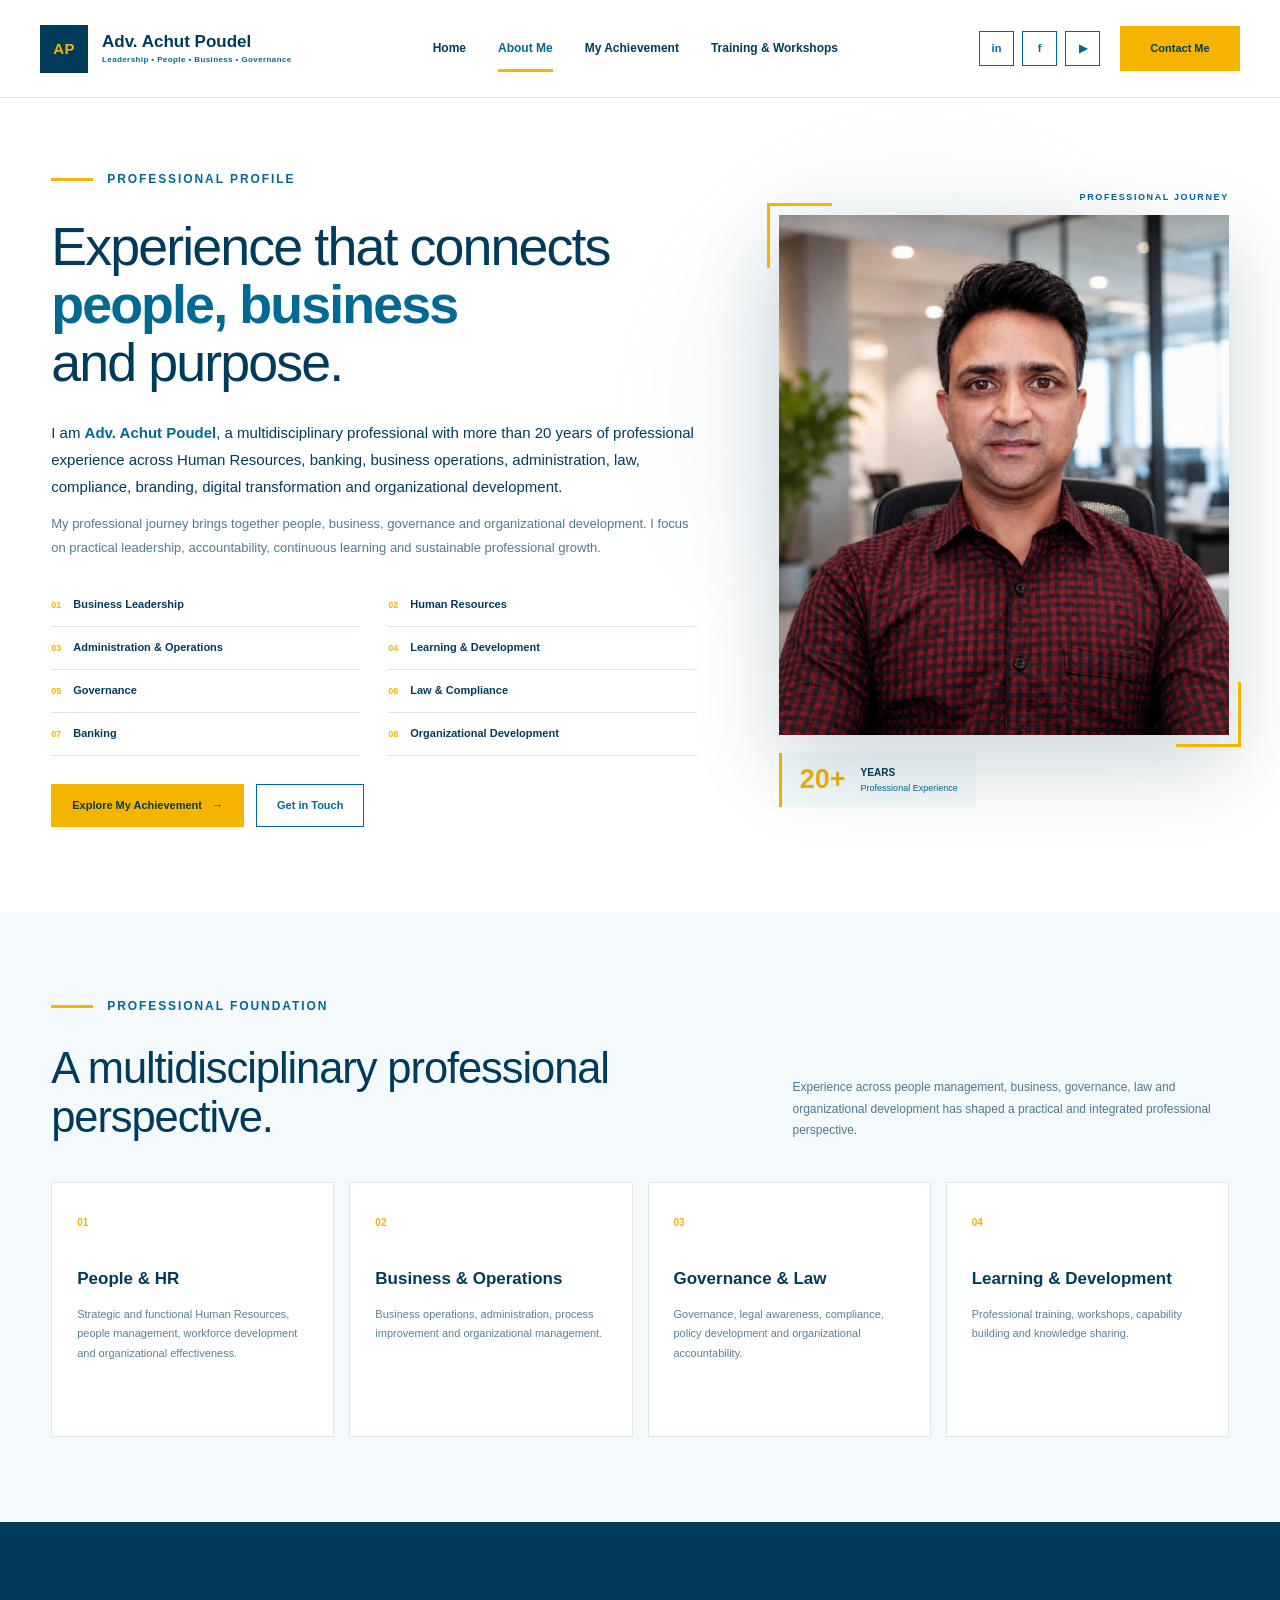
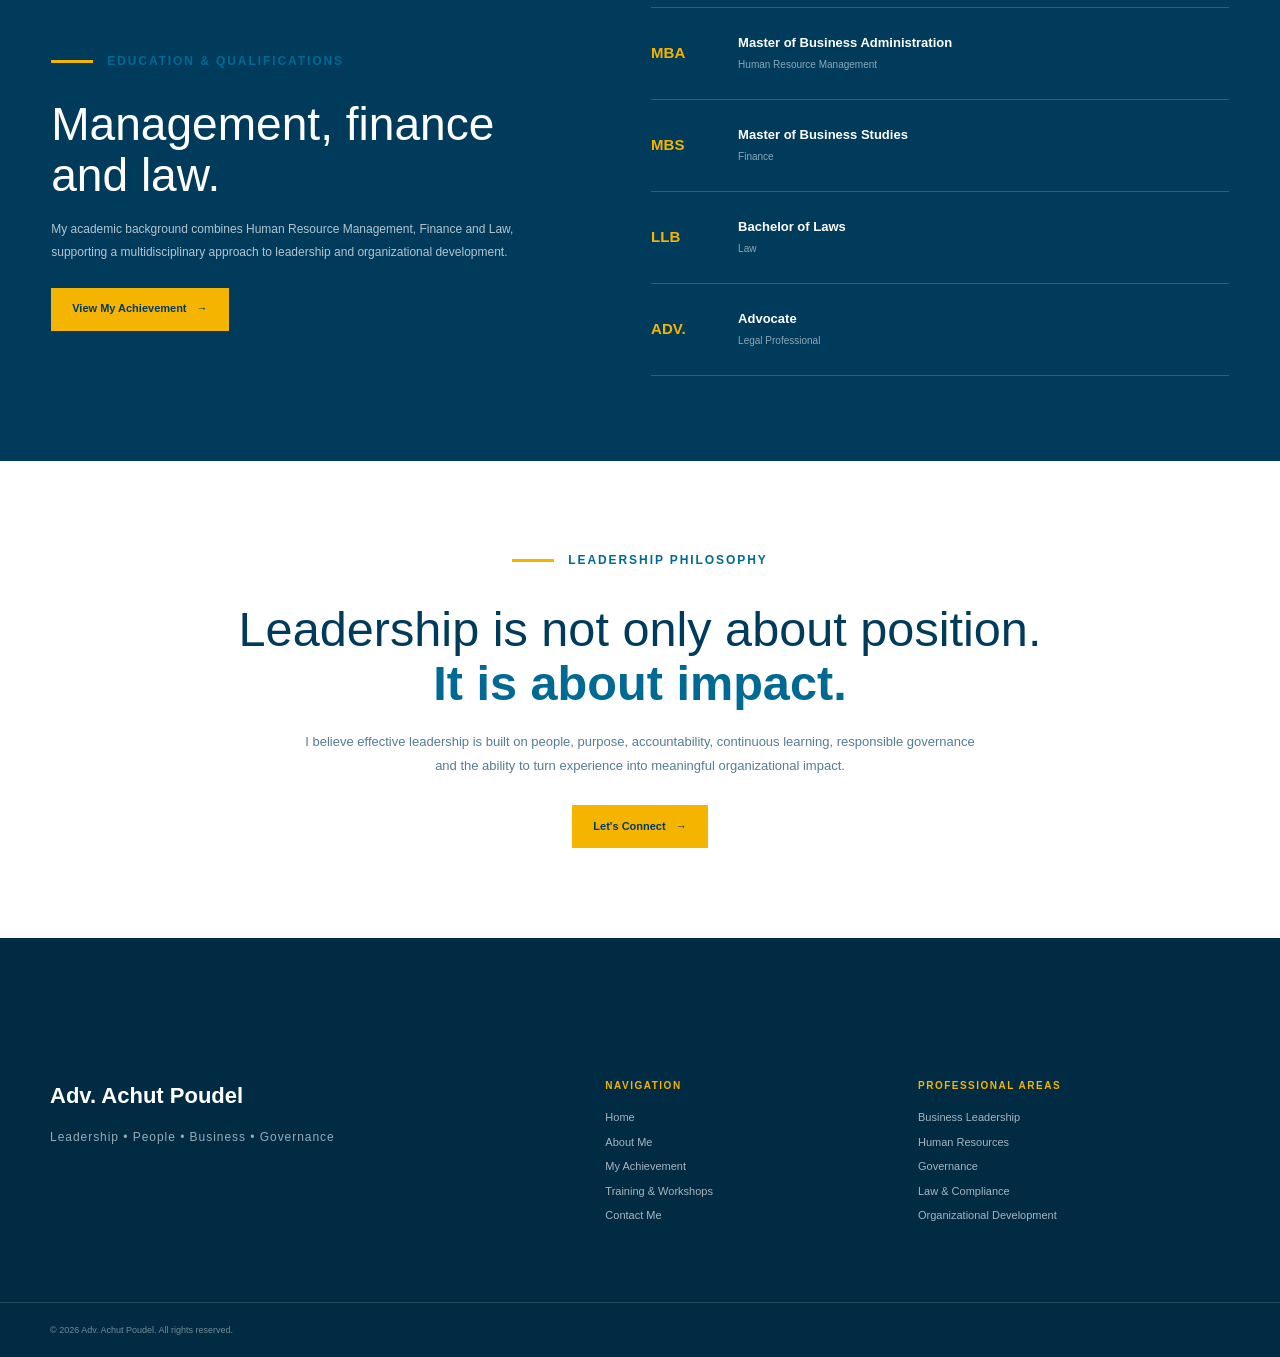
==== commit 1f991278: "Update about.html" ====
--- a/about.html
+++ b/about.html
@@ -122,26 +122,6 @@
     </div>
 
 </header>
-
-
-<!-- =====================================================
-     BREADCRUMB
-===================================================== -->
-
-<div class="breadcrumb">
-
-    <div class="page-container">
-
-        <a href="index.html">Home</a>
-
-        <span>›</span>
-
-        <strong>About Me</strong>
-
-    </div>
-
-</div>
-
 
 <!-- =====================================================
      ABOUT HERO
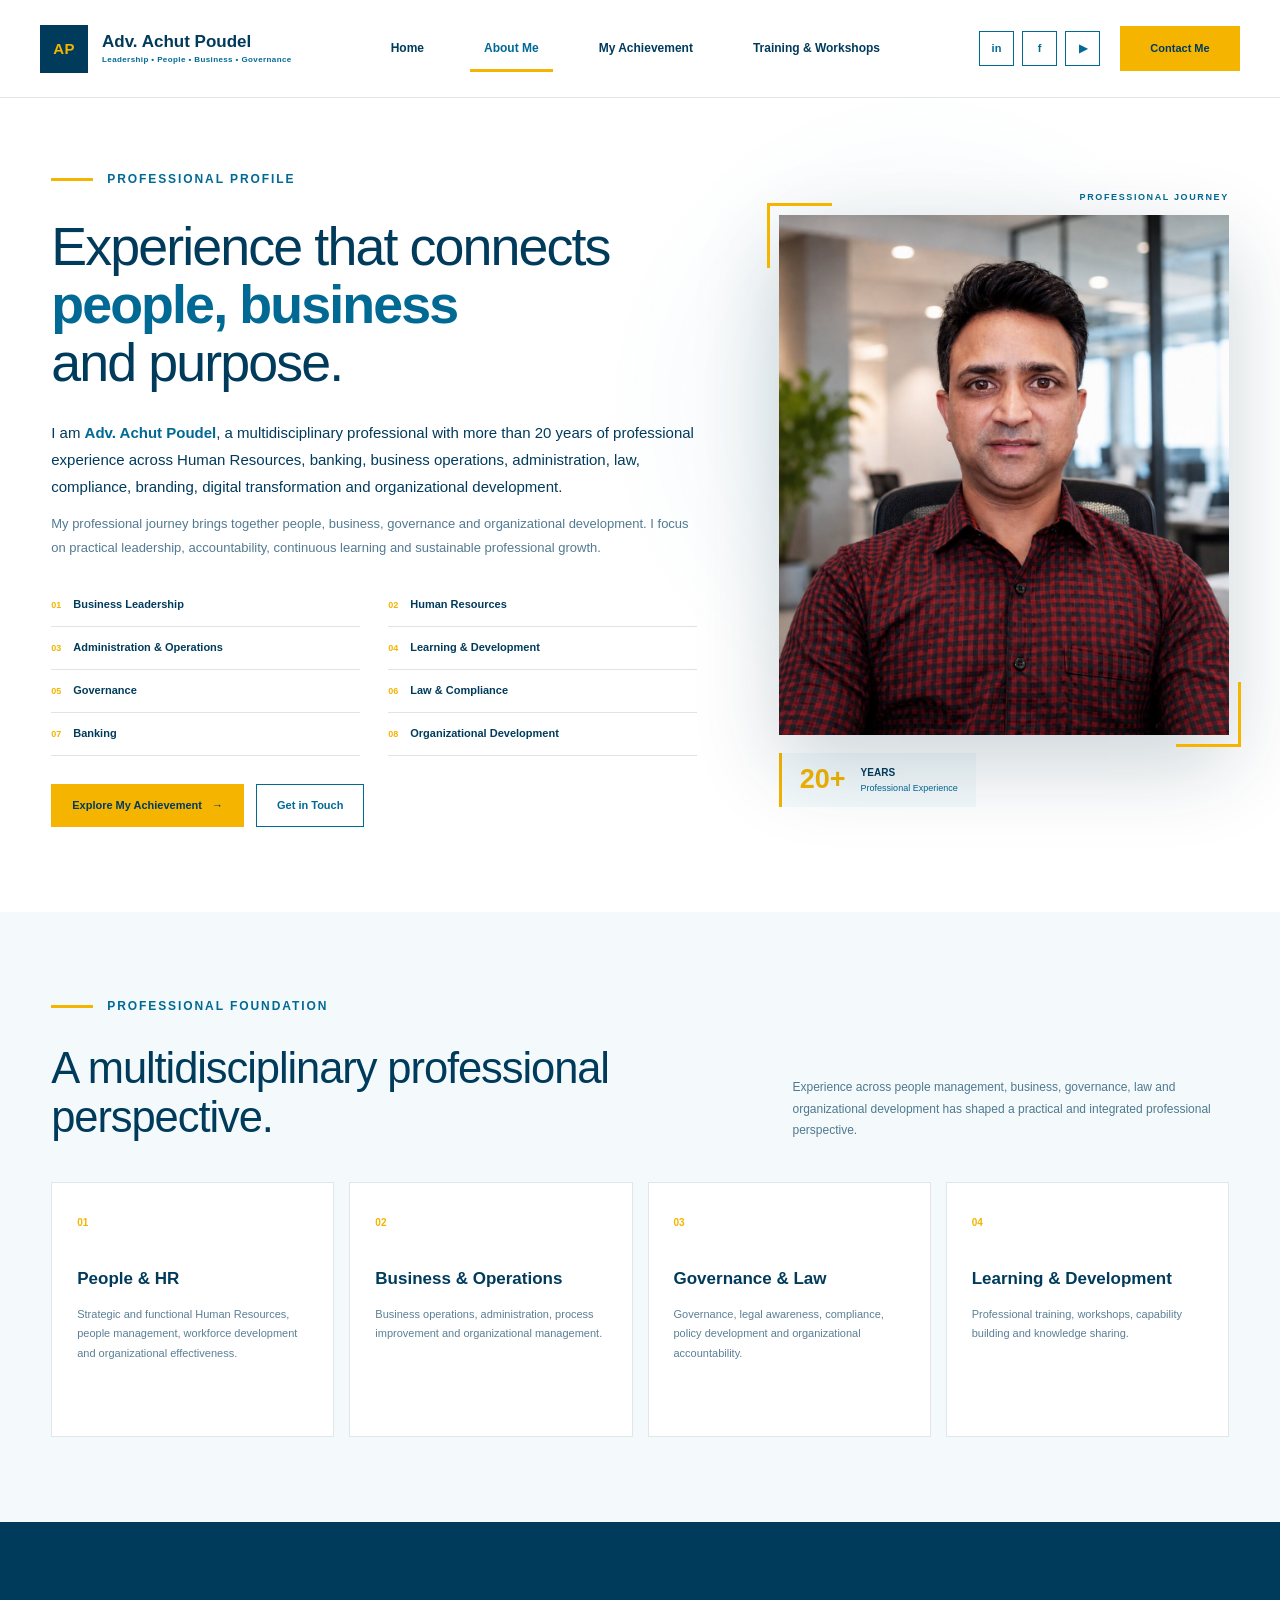
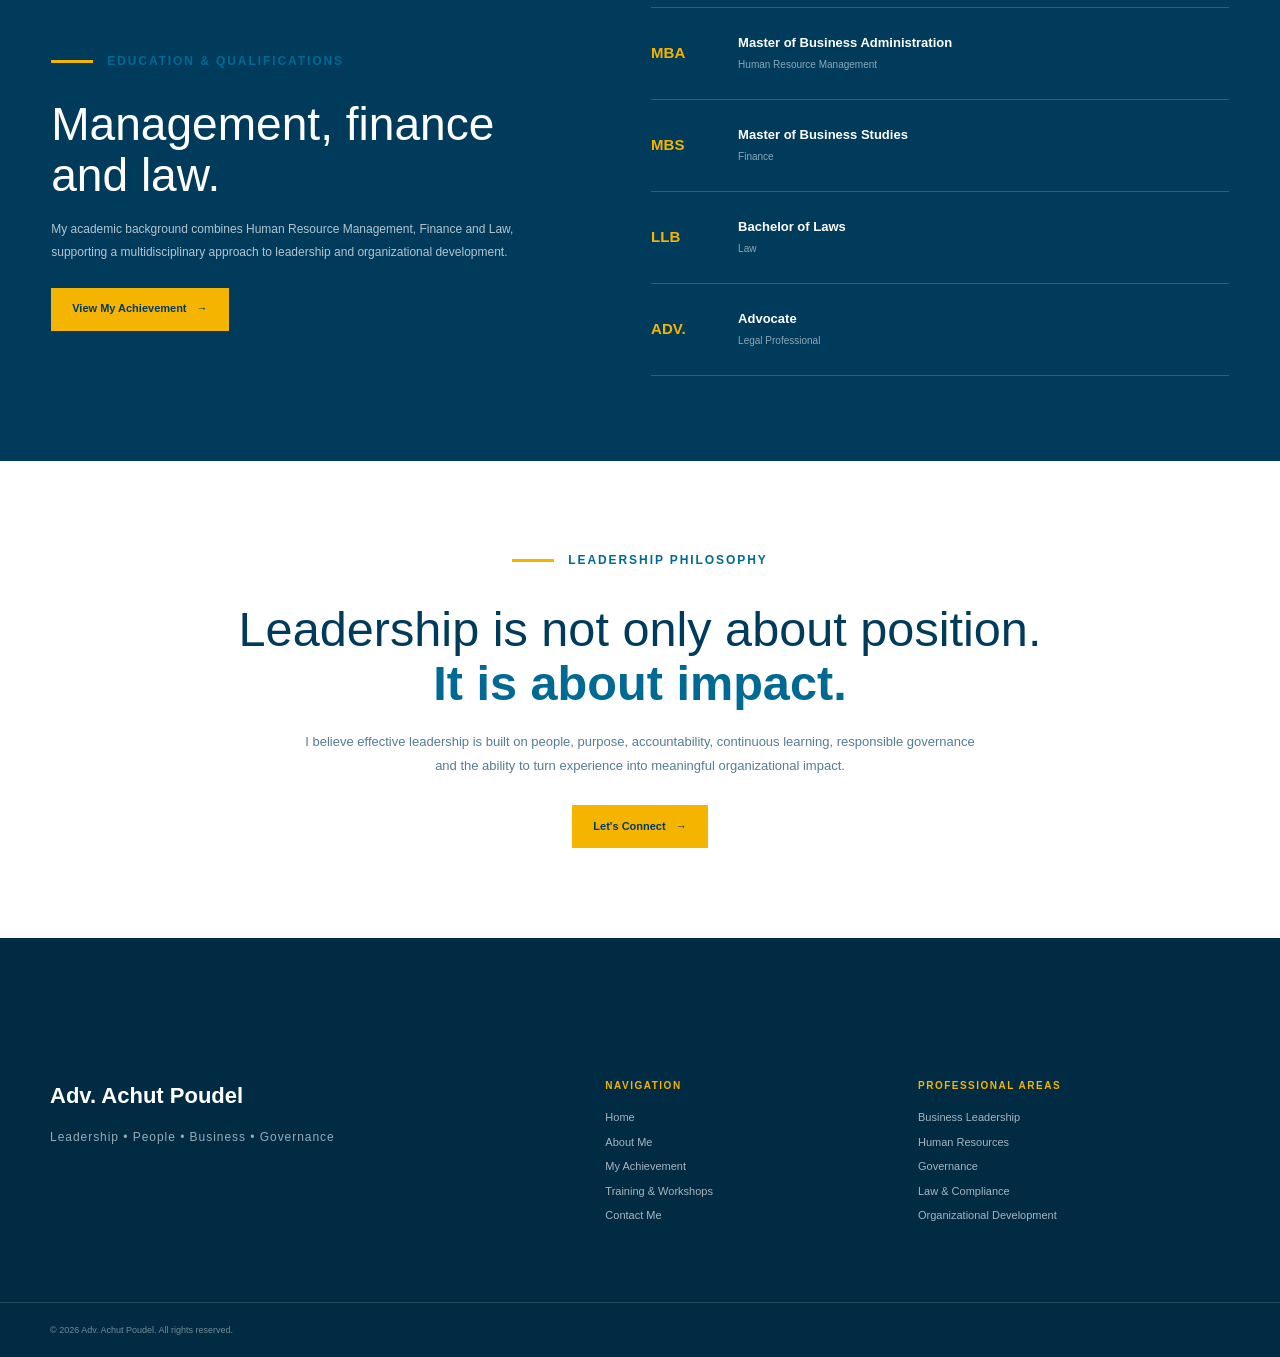
==== commit b208fd46: "Update about.html" ====
--- a/about.html
+++ b/about.html
@@ -18,96 +18,90 @@
 </head>
 
 <body>
-
 <!-- =====================================================
      HEADER
-===================================================== -->
+     ===================================================== -->
 
 <header class="site-header">
 
     <div class="header-inner">
 
-        <!-- LEFT: BRAND -->
-
+        <!-- BRAND -->
         <a href="index.html" class="brand">
 
             <span class="brand-mark">AP</span>
 
             <span class="brand-text">
-
                 <strong>Adv. Achut Poudel</strong>
-
                 <small>
                     Leadership • People • Business • Governance
                 </small>
-
             </span>
 
         </a>
 
 
-        <!-- CENTER: NAVIGATION -->
-
+        <!-- MAIN NAVIGATION -->
         <nav class="main-navigation" id="mainNavigation">
 
-            <a href="index.html">
+            <a href="index.html" class="nav-link">
                 Home
             </a>
 
-            <a href="about.html" class="active">
+            <a href="about.html" class="nav-link">
                 About Me
             </a>
 
-            <a href="achievement.html">
+            <a href="achievement.html" class="nav-link">
                 My Achievement
             </a>
 
-            <a href="resources.html">
+            <a href="resources.html" class="nav-link">
                 Training &amp; Workshops
             </a>
 
         </nav>
 
 
-        <!-- RIGHT: SOCIAL + CONTACT -->
-
+        <!-- RIGHT SIDE -->
         <div class="header-right">
 
+            <!-- SOCIAL ICONS ONLY -->
             <div class="social-links">
 
                 <a href="#"
                    aria-label="LinkedIn"
                    target="_blank"
-                   rel="noopener">
+                   rel="noopener noreferrer">
                     in
                 </a>
 
                 <a href="#"
                    aria-label="Facebook"
                    target="_blank"
-                   rel="noopener">
+                   rel="noopener noreferrer">
                     f
                 </a>
 
                 <a href="#"
                    aria-label="YouTube"
                    target="_blank"
-                   rel="noopener">
+                   rel="noopener noreferrer">
                     ▶
                 </a>
 
             </div>
 
-            <a href="contact.html"
-               class="contact-button">
+
+            <!-- CONTACT -->
+            <a href="contact.html" class="contact-button">
                 Contact Me
             </a>
 
         </div>
 
 
-        <!-- MOBILE BUTTON -->
-
+        <!-- MOBILE MENU -->
         <button class="mobile-menu-button"
                 id="menuButton"
                 aria-label="Open navigation"
@@ -122,6 +116,7 @@
     </div>
 
 </header>
+
 
 <!-- =====================================================
      ABOUT HERO
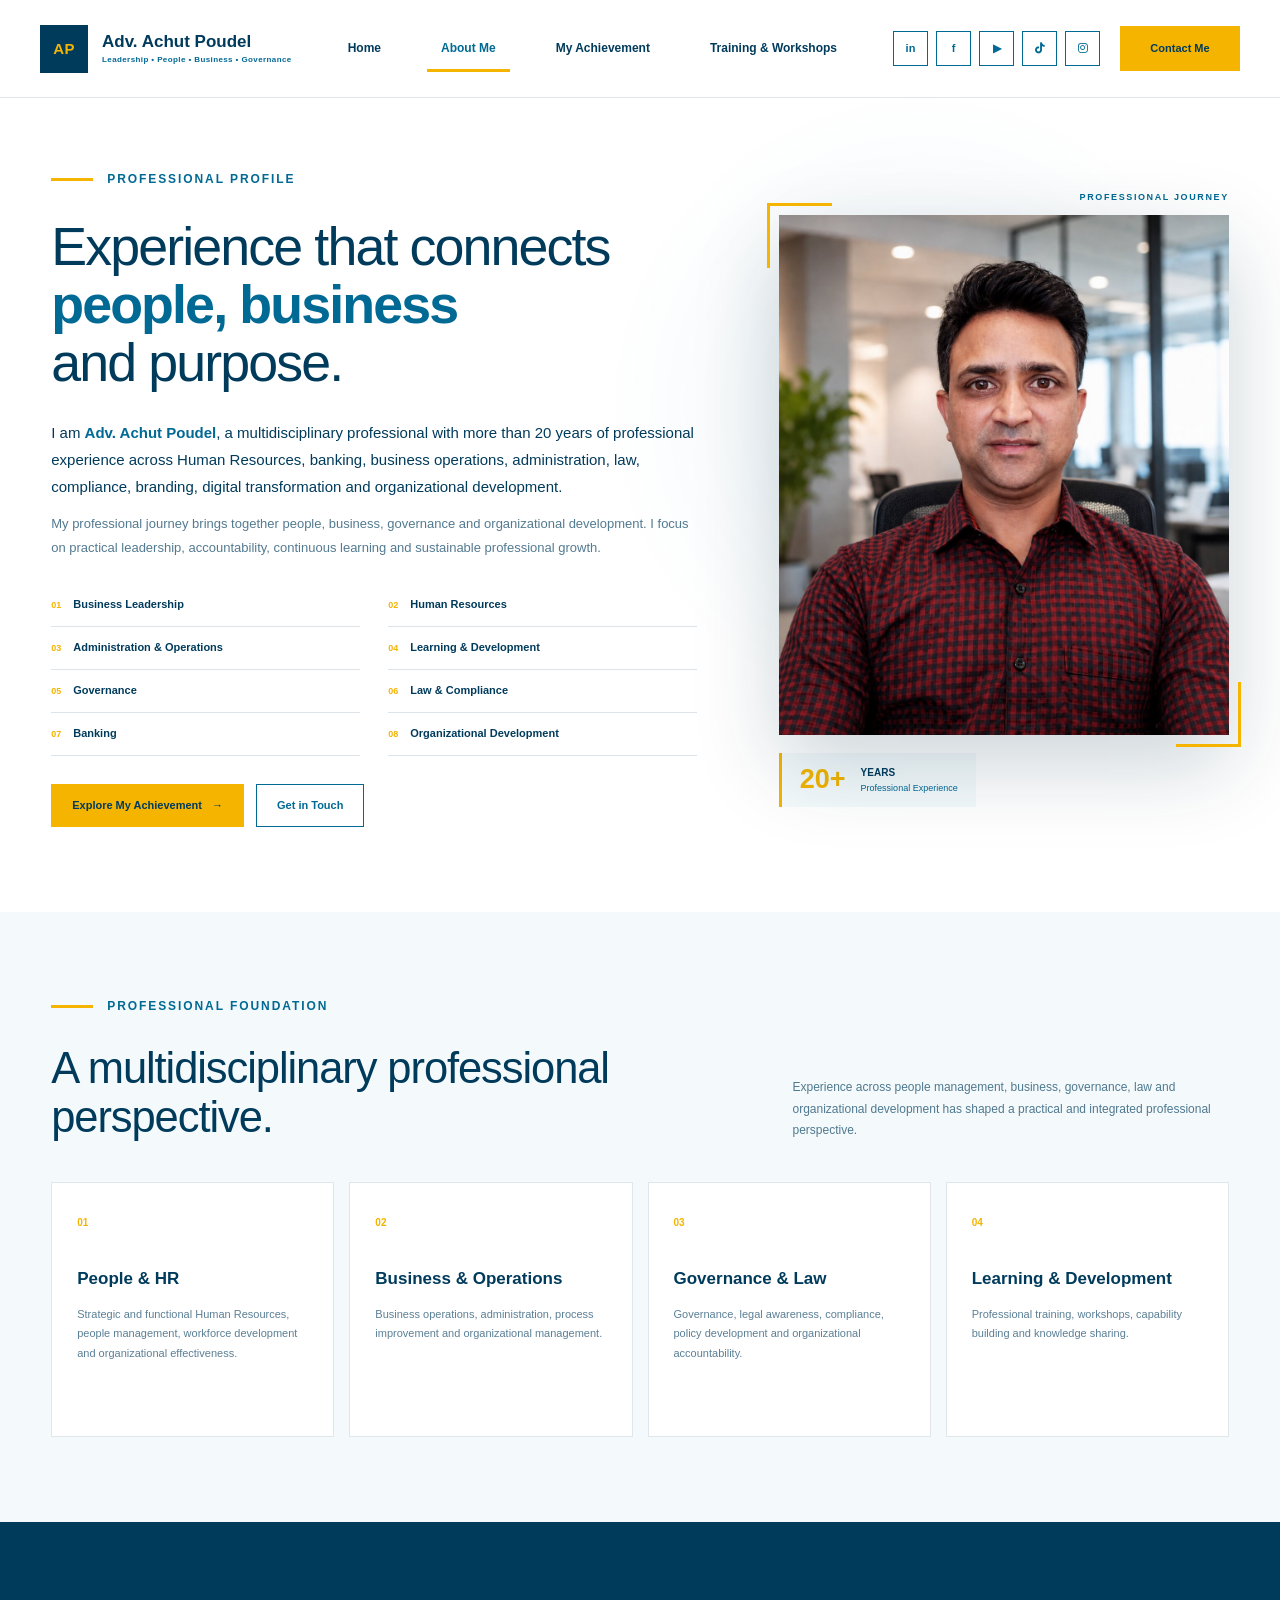
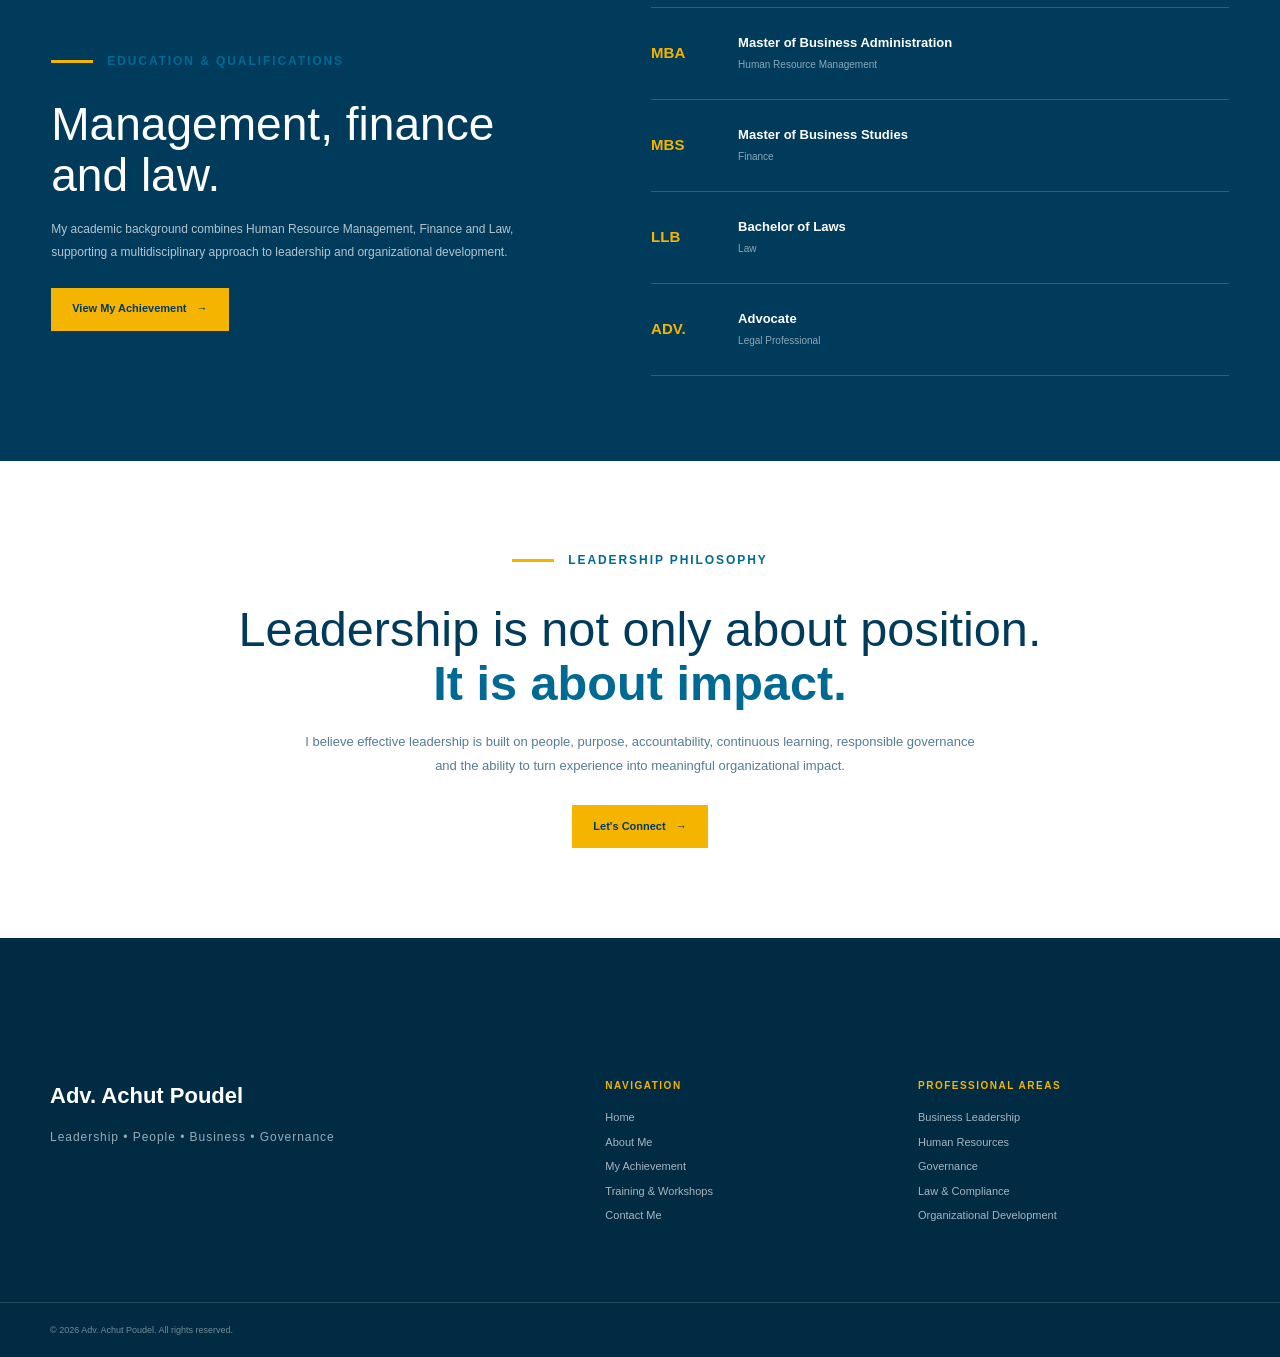
==== commit 5a671d1e: "Update about.html" ====
--- a/about.html
+++ b/about.html
@@ -15,6 +15,9 @@
    <link rel="icon" href="./images/favicon.png" type="image/png">
 <link rel="shortcut icon" href="./images/favicon.png" type="image/png">
     <link rel="stylesheet" href="style.css">
+
+<link rel="stylesheet"
+      href="https://cdnjs.cloudflare.com/ajax/libs/font-awesome/6.5.2/css/all.min.css">
 </head>
 
 <body>
@@ -69,26 +72,46 @@
             <!-- SOCIAL ICONS ONLY -->
             <div class="social-links">
 
-                <a href="#"
+                <a href="https://www.linkedin.com/in/achutpdl/"
                    aria-label="LinkedIn"
                    target="_blank"
                    rel="noopener noreferrer">
                     in
                 </a>
 
-                <a href="#"
+                
+
+                <a href="https://www.facebook.com/acyuta.paaidela/"
                    aria-label="Facebook"
                    target="_blank"
                    rel="noopener noreferrer">
                     f
                 </a>
 
-                <a href="#"
+
+                <a href="https://www.youtube.com/@achutpoudel9020"
                    aria-label="YouTube"
                    target="_blank"
                    rel="noopener noreferrer">
                     ▶
                 </a>
+
+                <!-- TikTok -->
+    <a href="https://www.tiktok.com/@achutpoudel_"
+       aria-label="TikTok"
+       target="_blank"
+       rel="noopener noreferrer">
+        <i class="fab fa-tiktok"></i>
+    </a>
+
+                 <!-- Instagram -->
+    <a href="https://www.instagram.com/achutlove/"
+       aria-label="Instagram"
+       target="_blank"
+       rel="noopener noreferrer">
+        <i class="fab fa-instagram"></i>
+    </a>
+
 
             </div>
 
--- a/style.css
+++ b/style.css
@@ -2216,212 +2216,246 @@
 
 /* =========================================================
    TRAINING & WORKSHOPS
-   ========================================================= */
-
-.training-empty {
-
-    min-height: 300px;
-
-    padding: 60px 30px;
+   Premium spacious layout
+========================================================= */
+
+.training-hero {
+    min-height: 72vh;
+    padding: 80px 0 120px;
+    background: #ffffff;
 
     display: flex;
-
-    flex-direction: column;
-
-    align-items: center;
-
-    justify-content: center;
-
-    text-align: center;
-
-    background: var(--soft-white);
-
-    border:
-        1px solid var(--border);
-
-}
-
-
-.training-empty-icon {
-
-    width: 60px;
-
-    height: 60px;
-
-    margin-bottom: 20px;
-
+    align-items: center;
+}
+
+
+/* MAIN TWO-COLUMN LAYOUT */
+
+.training-hero-grid {
+    display: grid;
+
+    grid-template-columns: minmax(0, 1fr) 300px;
+
+    gap: 70px;
+
+    align-items: center;
+}
+
+
+/* =========================================================
+   LEFT SIDE — SINGLE ROW SLOGAN
+========================================================= */
+
+.training-hero-content {
+    width: 100%;
+}
+
+.training-slogan {
     display: flex;
-
-    align-items: center;
-
-    justify-content: center;
-
-    border:
-        1px solid var(--gold);
-
-    border-radius: 50%;
-
-    color: var(--gold);
-
-    font-size: 28px;
-
-    font-weight: 300;
-
-}
-
-
-.training-empty h3 {
-
-    max-width: 600px;
-
-    color: var(--dark-ocean);
-
-    font-size: 22px;
-
-    font-weight: 600;
-
-}
-
-
-.training-empty p {
-
-    max-width: 650px;
-
-    margin-top: 12px;
-
-    color: rgba(0, 59, 92, 0.65);
-
-    font-size: 13px;
-
-}
-
-
-.training-category-grid {
-
-    margin-top: 50px;
-
-    display: grid;
-
-    grid-template-columns:
-        repeat(4, 1fr);
-
-    border-top:
-        1px solid rgba(255,255,255,.15);
-
-    border-left:
-        1px solid rgba(255,255,255,.15);
-
-}
-
-
-.training-category {
-
-    min-height: 150px;
-
-    padding: 25px;
-
-    border-right:
-        1px solid rgba(255,255,255,.15);
-
-    border-bottom:
-        1px solid rgba(255,255,255,.15);
-
-    transition:
-        all var(--transition);
-
-}
-
-
-.training-category:hover {
-
-    background:
-        rgba(255,255,255,.04);
-
-    transform:
-        translateY(-4px);
-
-}
-
-
-.training-category span {
-
-    color: var(--gold);
-
-    font-size: 10px;
+    align-items: baseline;
+    flex-wrap: nowrap;
+
+    gap: 12px;
+
+    margin: 0;
+
+    color: #003B5C;
+
+    font-size: clamp(25px, 2.7vw, 42px);
+
+    font-weight: 400;
+
+    line-height: 1.2;
+
+    letter-spacing: -0.025em;
+
+    white-space: nowrap;
+}
+
+.training-slogan strong {
+    color: #006994;
 
     font-weight: 800;
-
-}
-
-
-.training-category h3 {
-
-    margin-top: 30px;
-
-    color: var(--white);
-
-    font-size: 15px;
-
-    font-weight: 500;
-
-}
-
-
-@media (max-width: 820px) {
-
-    .training-category-grid {
-
-        grid-template-columns:
-            1fr 1fr;
-
-    }
-
-}
-
+}
+
+
+/* =========================================================
+   RIGHT SIDE — SMALL PHOTOGRAPH
+========================================================= */
+
+.training-hero-visual {
+    position: relative;
+
+    width: 260px;
+
+    margin-left: auto;
+
+    padding: 14px 0 0 18px;
+}
+
+.training-photo {
+    display: block;
+
+    width: 240px;
+    height: 300px;
+
+    object-fit: cover;
+
+    object-position: center top;
+
+    background: #F5FAFC;
+}
+
+
+/* GOLDEN CORNER ACCENT */
+
+.training-photo-accent {
+    position: absolute;
+
+    top: 0;
+    left: 0;
+
+    width: 58px;
+    height: 58px;
+
+    border-top: 3px solid #F4B400;
+    border-left: 3px solid #F4B400;
+
+    z-index: 2;
+}
+
+
+/* =========================================================
+   LARGE DESKTOP
+========================================================= */
+
+@media (min-width: 1200px) {
+
+    .training-hero {
+        min-height: 76vh;
+
+        padding-top: 100px;
+        padding-bottom: 140px;
+    }
+
+    .training-hero-grid {
+        grid-template-columns: minmax(0, 1fr) 300px;
+
+        gap: 90px;
+    }
+
+    .training-slogan {
+        font-size: 38px;
+    }
+
+    .training-photo {
+        width: 250px;
+        height: 315px;
+    }
+}
+
+
+/* =========================================================
+   TABLET
+========================================================= */
+
+@media (max-width: 1050px) {
+
+    .training-hero-grid {
+        grid-template-columns: minmax(0, 1fr) 250px;
+
+        gap: 45px;
+    }
+
+    .training-slogan {
+        font-size: 27px;
+        gap: 8px;
+    }
+
+    .training-photo {
+        width: 210px;
+        height: 270px;
+    }
+
+    .training-hero-visual {
+        width: 225px;
+    }
+}
+
+
+/* =========================================================
+   MOBILE
+========================================================= */
+
+@media (max-width: 750px) {
+
+    .training-hero {
+        min-height: auto;
+
+        padding: 70px 0 100px;
+    }
+
+    .training-hero-grid {
+        grid-template-columns: 1fr;
+
+        gap: 55px;
+    }
+
+    /* Keep the slogan visually horizontal where possible,
+       but allow wrapping on small screens */
+
+    .training-slogan {
+        flex-wrap: wrap;
+
+        white-space: normal;
+
+        font-size: 32px;
+
+        line-height: 1.15;
+
+        gap: 5px 9px;
+    }
+
+    .training-hero-visual {
+        width: 210px;
+
+        margin: 0 auto;
+
+        padding-left: 15px;
+    }
+
+    .training-photo {
+        width: 195px;
+        height: 250px;
+    }
+}
+
+
+/* =========================================================
+   SMALL MOBILE
+========================================================= */
 
 @media (max-width: 480px) {
 
-    .training-category-grid {
-
-        grid-template-columns:
-            1fr;
-
-    }
-
-}
-
-/* =========================================================
-   ABOUT PAGE — PREMIUM EXECUTIVE DESIGN
-   Ocean Blue + Golden Yellow + White
-========================================================= */
-
-
-/* =========================================================
-   VARIABLES
-========================================================= */
-
-:root {
-
-    --ocean-blue: #006994;
-
-    --deep-ocean: #003B5C;
-
-    --gold: #F4B400;
-
-    --light-gold: #FFD966;
-
-    --white: #FFFFFF;
-
-    --soft-blue: #F4FAFC;
-
-    --blue-line: rgba(0, 59, 92, 0.14);
-
-    --blue-shadow: rgba(0, 59, 92, 0.12);
-
-}
-
-
-/* =========================================================
+    .training-hero {
+        padding: 55px 0 90px;
+    }
+
+    .training-slogan {
+        font-size: 27px;
+
+        line-height: 1.2;
+    }
+
+    .training-hero-visual {
+        width: 190px;
+    }
+
+    .training-photo {
+        width: 175px;
+        height: 225px;
+    }
+}/* =========================================================
    GLOBAL
 ========================================================= */
 
@@ -12110,3 +12144,33 @@
     }
 
 }
+
+/* Left content paragraph */
+.training-intro{
+    max-width:560px;
+    margin-top:22px;
+    color:#526B78;
+    font-size:16px;
+    line-height:1.8;
+}
+
+/* Hero layout */
+.training-hero-grid{
+    display:grid;
+    grid-template-columns:1.05fr 0.95fr;
+    gap:70px;
+    align-items:center;
+}
+
+/* Mobile */
+@media (max-width:900px){
+    .training-hero-grid{
+        grid-template-columns:1fr;
+    }
+
+    .training-hero-visual{
+        order:-1;
+        max-width:500px;
+        margin:auto;
+    }
+}
